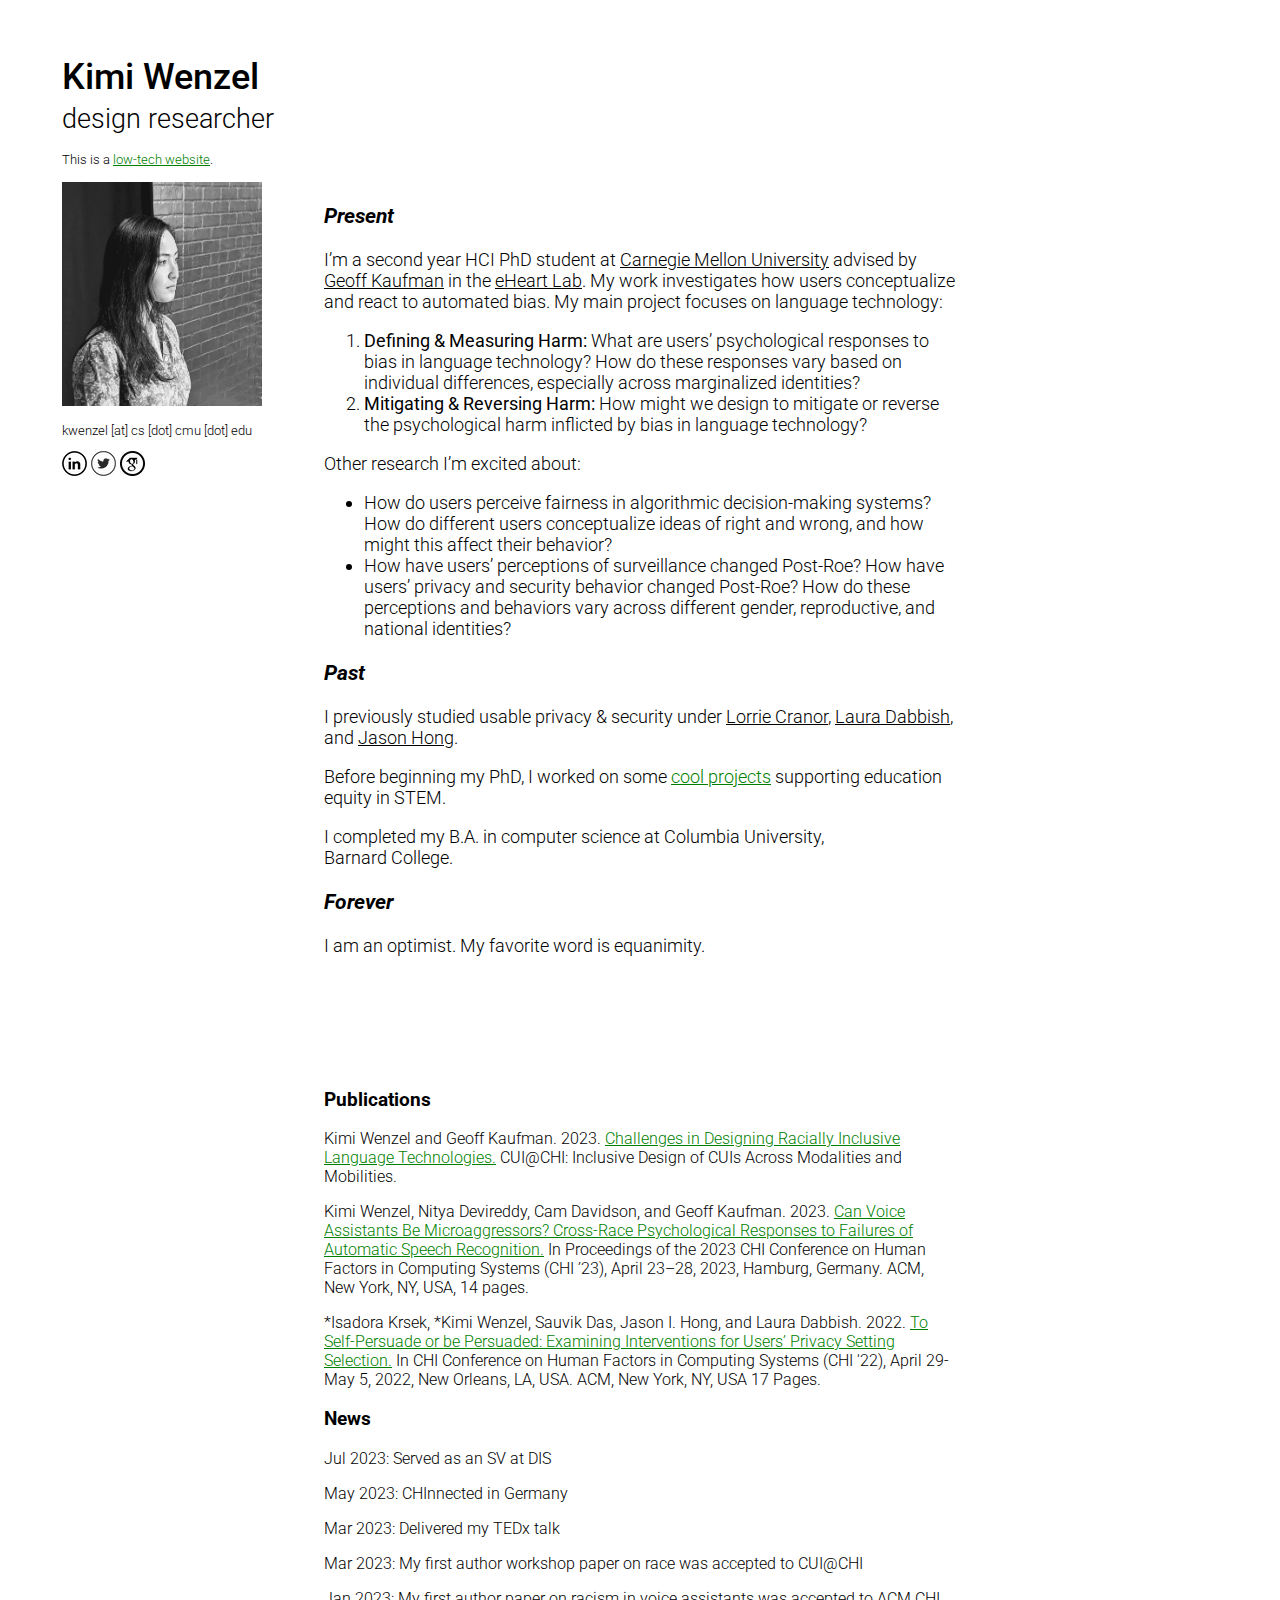
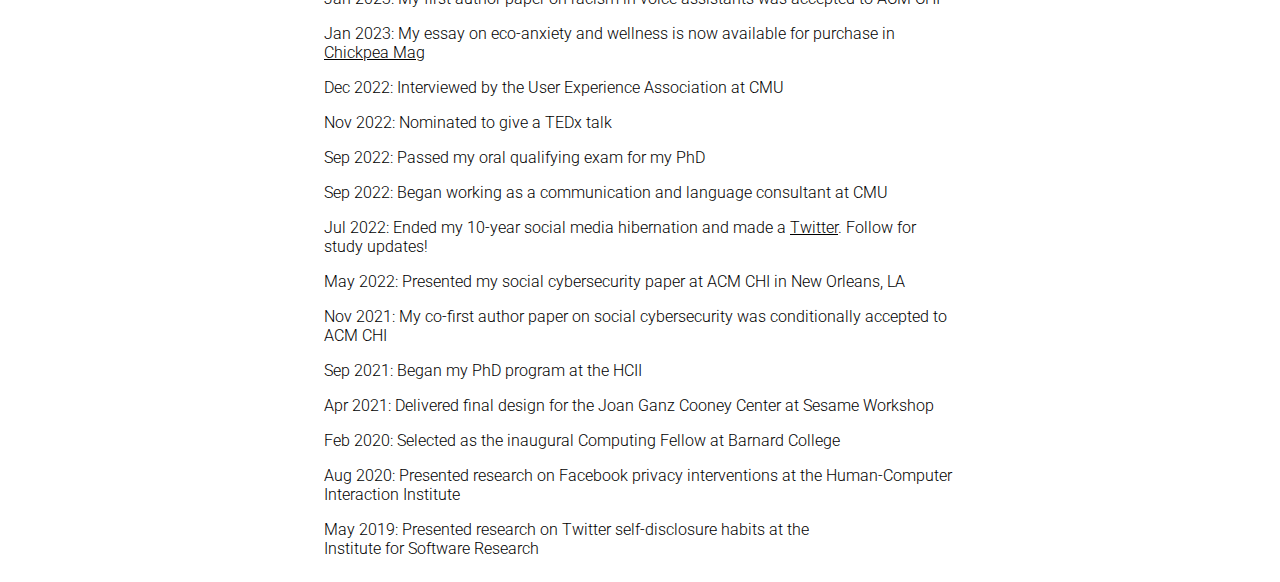
==== index.html @ ae2b27ff "Conference update" ====
<!DOCTYPE html>
<html>

<head>
    <title>Kimi Wenzel</title>
    <link rel="stylesheet" href="./mystyle.css">
    <link rel="preconnect" href="https://fonts.googleapis.com">
    <link rel="preconnect" href="https://fonts.gstatic.com" crossorigin>
    <link href="https://fonts.googleapis.com/css2?family=Roboto:ital,wght@0,300;0,500;1,400&display=swap" rel="stylesheet">

<body class="wrapper">
    <div class="item-a">
        <h1>Kimi Wenzel</h1>
        <h2>design researcher</h2>
        <p class="connect">This is a <a href="https://solar.lowtechmagazine.com/2018/09/how-to-build-a-lowtech-website/" target="_blank" rel="noopener noreferrer">low-tech website</a>.</p>

    </div>
    <div class="item-b">
        <img src="./icons/portrait.jpg" alt="A black and white photograph of Kimi gazing three-quarters away from the camera." style="width:200px">
        <p class="connect">kwenzel [at] cs [dot] cmu [dot] edu</p>
        <a href="https://www.linkedin.com/in/kimiwenzel/" target="_blank" rel="noopener noreferrer"><img src="./icons/linkedin.png" alt="LinkedIn"></a>
        <a href="https://twitter.com/kimiwenzel" target="_blank" rel="noopener noreferrer"><img src="./icons/twitter.png" alt="Twitter"></a>
        <a href="https://scholar.google.com/citations?user=z-9xGHgAAAAJ&hl=en" target="_blank" rel="noopener noreferrer"><img src="./icons/scholar.png" alt="Google Scholar"></a>
        
    </div>
    <div class="item-c">
        <div>
            <h3 class="time">Present</h3>
            <p>I’m a second year HCI PhD student at <a href="https://www.hcii.cmu.edu/" target="blank" class=names>Carnegie Mellon University</a> advised by <a href="https://www.hcii.cmu.edu/people/geoff-kaufman" target="_blank" class=names>Geoff Kaufman</a> in the <a href="https://cmu-eheart-lab.github.io/" target="blank" class=names>eHeart Lab</a>. My work investigates how users conceptualize and react to automated bias. My main project focuses on language technology:</p>
            <ol>
                <li><b>Defining & Measuring Harm:</b> What are users’ psychological responses to bias in language technology? How do these responses vary based on individual differences, especially across marginalized identities?</li>
                <li><b>Mitigating & Reversing Harm:</b> How might we design to mitigate or reverse the psychological harm inflicted by bias in language technology?
                </li>
            </ol>
            <p>Other research I’m excited about:</p>
            <ul>
                <li>How do users perceive fairness in algorithmic decision-making systems? How do different users conceptualize ideas of right and wrong, and how might this affect their behavior?</li>
                <li>How have users’ perceptions of surveillance changed Post-Roe? How have users’ privacy and security behavior changed Post-Roe? How do these perceptions and behaviors vary across different gender, reproductive, and national identities?</li>
            </ul>
            
            <h3 class="time">Past</h3> 
            <p>I previously studied usable privacy & security under <a href="https://lorrie.cranor.org/" target="_blank" class=names>Lorrie Cranor</a>, <a href="http://www.lauradabbish.com/" target="blank" class=names>Laura Dabbish</a>, and <a href="http://www.cs.cmu.edu/~jasonh/" target="blank" class=names>Jason&nbsp;Hong</a>.</p>
                <p>Before beginning my PhD, I worked on some <a href="./projects.html">cool projects</a> supporting education equity in STEM.</p>
                <p>I completed my B.A. in computer science at Columbia University, Barnard&nbsp;College.</p>
            <h3 class="time">Forever</h3>
            <p>I am an optimist. My favorite word is equanimity.</p>
        </div>
        <div class="medium">
            <h3>Publications</h3>
            <p>Kimi Wenzel and Geoff Kaufman. 2023. <a href="https://arxiv.org/pdf/2303.13546.pdf" target="_blank">Challenges in Designing Racially Inclusive Language Technologies.</a> CUI@CHI: Inclusive Design of CUIs Across Modalities and Mobilities.</p>
            <p>Kimi Wenzel, Nitya Devireddy, Cam Davidson, and Geoff Kaufman. 2023. <a href="https://arxiv.org/pdf/2302.12326.pdf" target="_blank">Can Voice Assistants Be Microaggressors? Cross-Race Psychological Responses to Failures of Automatic Speech Recognition.</a> In Proceedings of the 2023 CHI Conference on Human Factors in Computing Systems (CHI ’23), April 23–28, 2023, Hamburg, Germany. ACM, New York, NY, USA, 14 pages.</p>
            <p>*Isadora Krsek, *Kimi Wenzel, Sauvik Das, Jason I. Hong, and Laura Dabbish. 2022. <a href="https://doi.org/10.1145/3491102.3502009" target="_blank">To Self-Persuade or be Persuaded: Examining Interventions for Users’ Privacy Setting Selection.</a> In CHI Conference on Human Factors in Computing Systems (CHI '22), April 29-May 5, 2022, New Orleans, LA, USA. ACM, New York, NY, USA 17 Pages.</p>
            <h3>News</h3>
            <div>
                <p>Jul 2023: Served as an SV at DIS</p>
                <p>May 2023: CHInnected in Germany</p>
                <p>Mar 2023: Delivered my TEDx talk</p>
                <p>Mar 2023: My first author workshop paper on race was accepted to CUI@CHI</p>
                <p>Jan 2023: My first author paper on racism in voice assistants was accepted to ACM CHI</p>
                <p>Jan 2023: My essay on eco-anxiety and wellness is now available for purchase in <a href="https://chickpeamagazine.com/collections/issues/products/issue-36-sustainability" target="_blank" class=names>Chickpea Mag</a></p>
                <p>Dec 2022: Interviewed by the User Experience Association at CMU</p>
                <p>Nov 2022: Nominated to give a TEDx talk</p>
                <p>Sep 2022: Passed my oral qualifying exam for my PhD</p>
                <p>Sep 2022: Began working as a communication and language consultant at CMU</p>
                <p>Jul 2022: Ended my 10-year social media hibernation and made a <a href="https://twitter.com/kimiwenzel" target="_blank" class=names>Twitter</a>. Follow for study updates!</p>
                <p>May 2022: Presented my social cybersecurity paper at ACM CHI in New Orleans, LA</p>
                <p>Nov 2021: My co-first author paper on social cybersecurity was conditionally accepted to ACM&nbsp;CHI</p>
                <p>Sep 2021: Began my PhD program at the HCII</p>
                <p>Apr 2021: Delivered final design for the Joan Ganz Cooney Center at Sesame&nbsp;Workshop</p>
                <p>Feb 2020: Selected as the inaugural Computing Fellow at Barnard&nbsp;College</p>
                <p>Aug 2020: Presented research on Facebook privacy interventions at the Human-Computer Interaction&nbsp;Institute</p>
                <p>May 2019: Presented research on Twitter self-disclosure habits at the Institute&nbsp;for&nbsp;Software&nbsp;Research</p>
            </div>
        </div>
    </div>
</body>

</html>
---- mystyle.css ----
@media screen and (max-width: 400px) { 
    .wrapper{
        grid-template-columns: 1fr;
        grid-template-rows: 1fr;
    }
    .item-a, .item-b, .item-c{
        grid-column:auto;
        grid-row:auto;
    }
    .projects{
        grid-template-columns: 1fr;
        grid-template-rows: 1fr;
    }
}

h1 {
    font-weight: 500;
}

h2 {
    font-weight: 300;
}

h3 {
    font-weight: 00;
}

a.names{
    color:black
}

a {
    color:green
}

.wrapper{
    display: grid;
    grid-template-columns: repeat(4,1fr);
    grid-auto-rows: minmax(100px, auto);
    font-family: 'Roboto', sans-serif;
    font-weight: 300;
    font-size: large;
}

.item-a{
    grid-column: 1 / 2;
    grid-row: 1;
    padding-left: 3em;
    padding-top: 2em;
    line-height: 1em
}

.item-b{
    grid-column: 1/2;
    grid-row: 2;
    padding-left: 3em;
    padding-right: 2em;
}

.item-c{
    grid-column: 2 / 4;
    grid-row: 2;
}

h3.time {
    font-style: italic;
}

.connect{
    font-size:small;
}

.medium{
    padding-top: 6em;
    font-size:medium;
}

.projects {
    display: grid;
    grid-gap: 1em;
    grid-template-columns: 1fr 2fr 1fr 2fr 1fr ;
    grid-auto-rows: minmax(100px, auto);
    font-family: 'Roboto', sans-serif;
    font-weight: 200;
}

.projects > div {
    padding: 1em;
    grid-column: 2/3
}

.projects > div:nth-child(even) {
    padding: 1em;
    grid-column: 4/5
}

.item-d{
    grid-column: 2 / 3;
}

#home {
    background: lavenderblush;
    color: gray;
    font-style:italic;
    border-radius: 2em;
    text-align: center;
    padding: 3em;
}
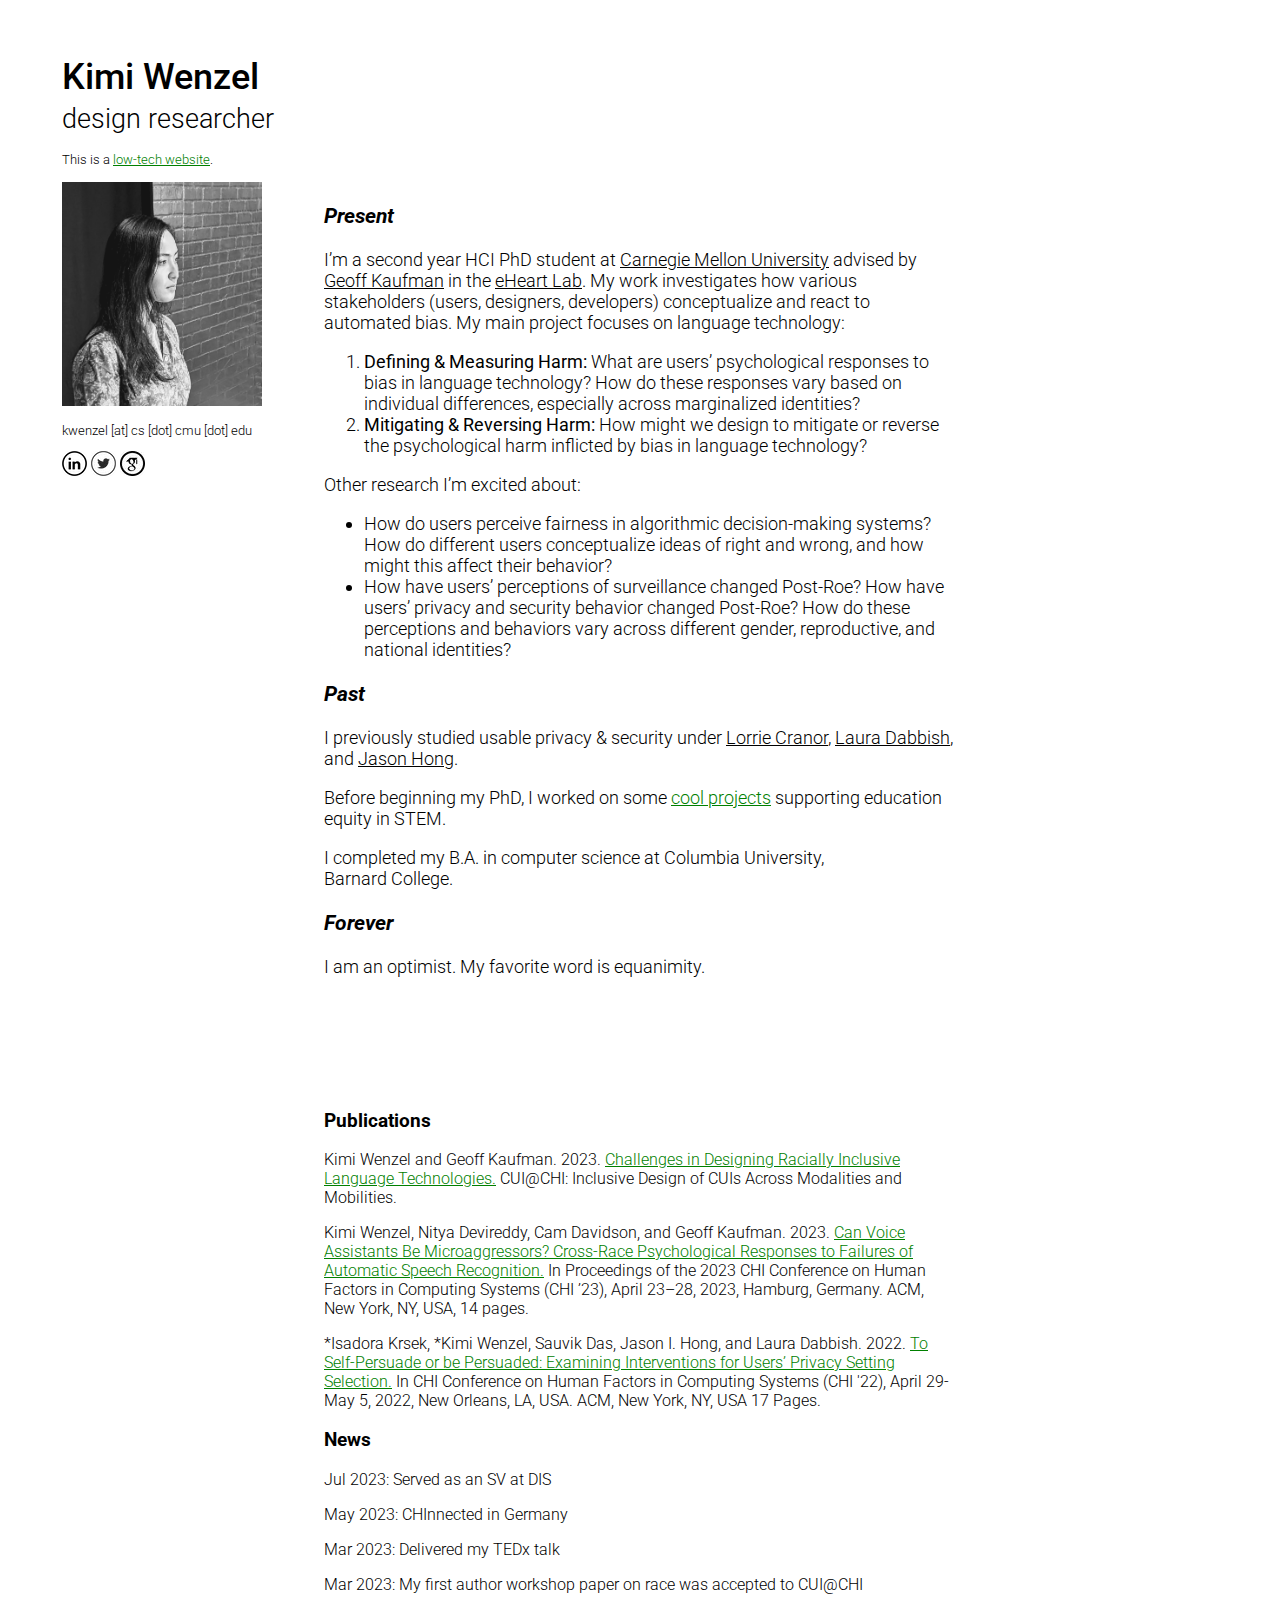
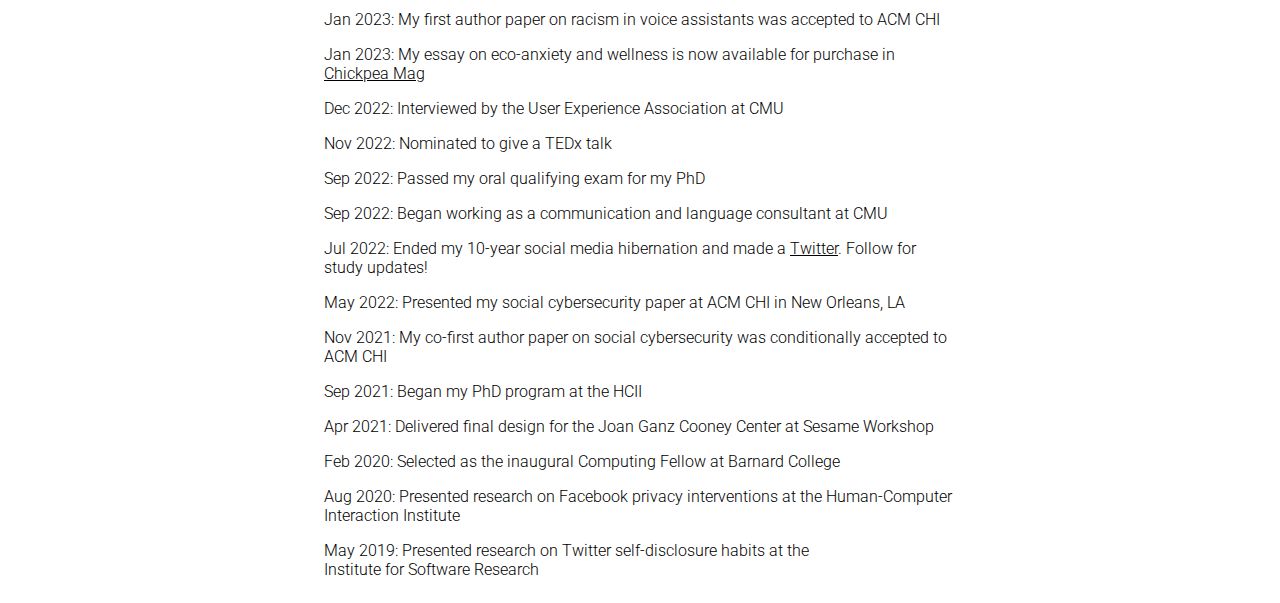
==== commit 0f42edc3: "Update index.html" ====
--- a/index.html
+++ b/index.html
@@ -26,7 +26,7 @@
     <div class="item-c">
         <div>
             <h3 class="time">Present</h3>
-            <p>I’m a second year HCI PhD student at <a href="https://www.hcii.cmu.edu/" target="blank" class=names>Carnegie Mellon University</a> advised by <a href="https://www.hcii.cmu.edu/people/geoff-kaufman" target="_blank" class=names>Geoff Kaufman</a> in the <a href="https://cmu-eheart-lab.github.io/" target="blank" class=names>eHeart Lab</a>. My work investigates how users conceptualize and react to automated bias. My main project focuses on language technology:</p>
+            <p>I’m a second year HCI PhD student at <a href="https://www.hcii.cmu.edu/" target="blank" class=names>Carnegie Mellon University</a> advised by <a href="https://www.hcii.cmu.edu/people/geoff-kaufman" target="_blank" class=names>Geoff Kaufman</a> in the <a href="https://cmu-eheart-lab.github.io/" target="blank" class=names>eHeart Lab</a>. My work investigates how various stakeholders (users, designers, developers) conceptualize and react to automated bias. My main project focuses on language technology:</p>
             <ol>
                 <li><b>Defining & Measuring Harm:</b> What are users’ psychological responses to bias in language technology? How do these responses vary based on individual differences, especially across marginalized identities?</li>
                 <li><b>Mitigating & Reversing Harm:</b> How might we design to mitigate or reverse the psychological harm inflicted by bias in language technology?
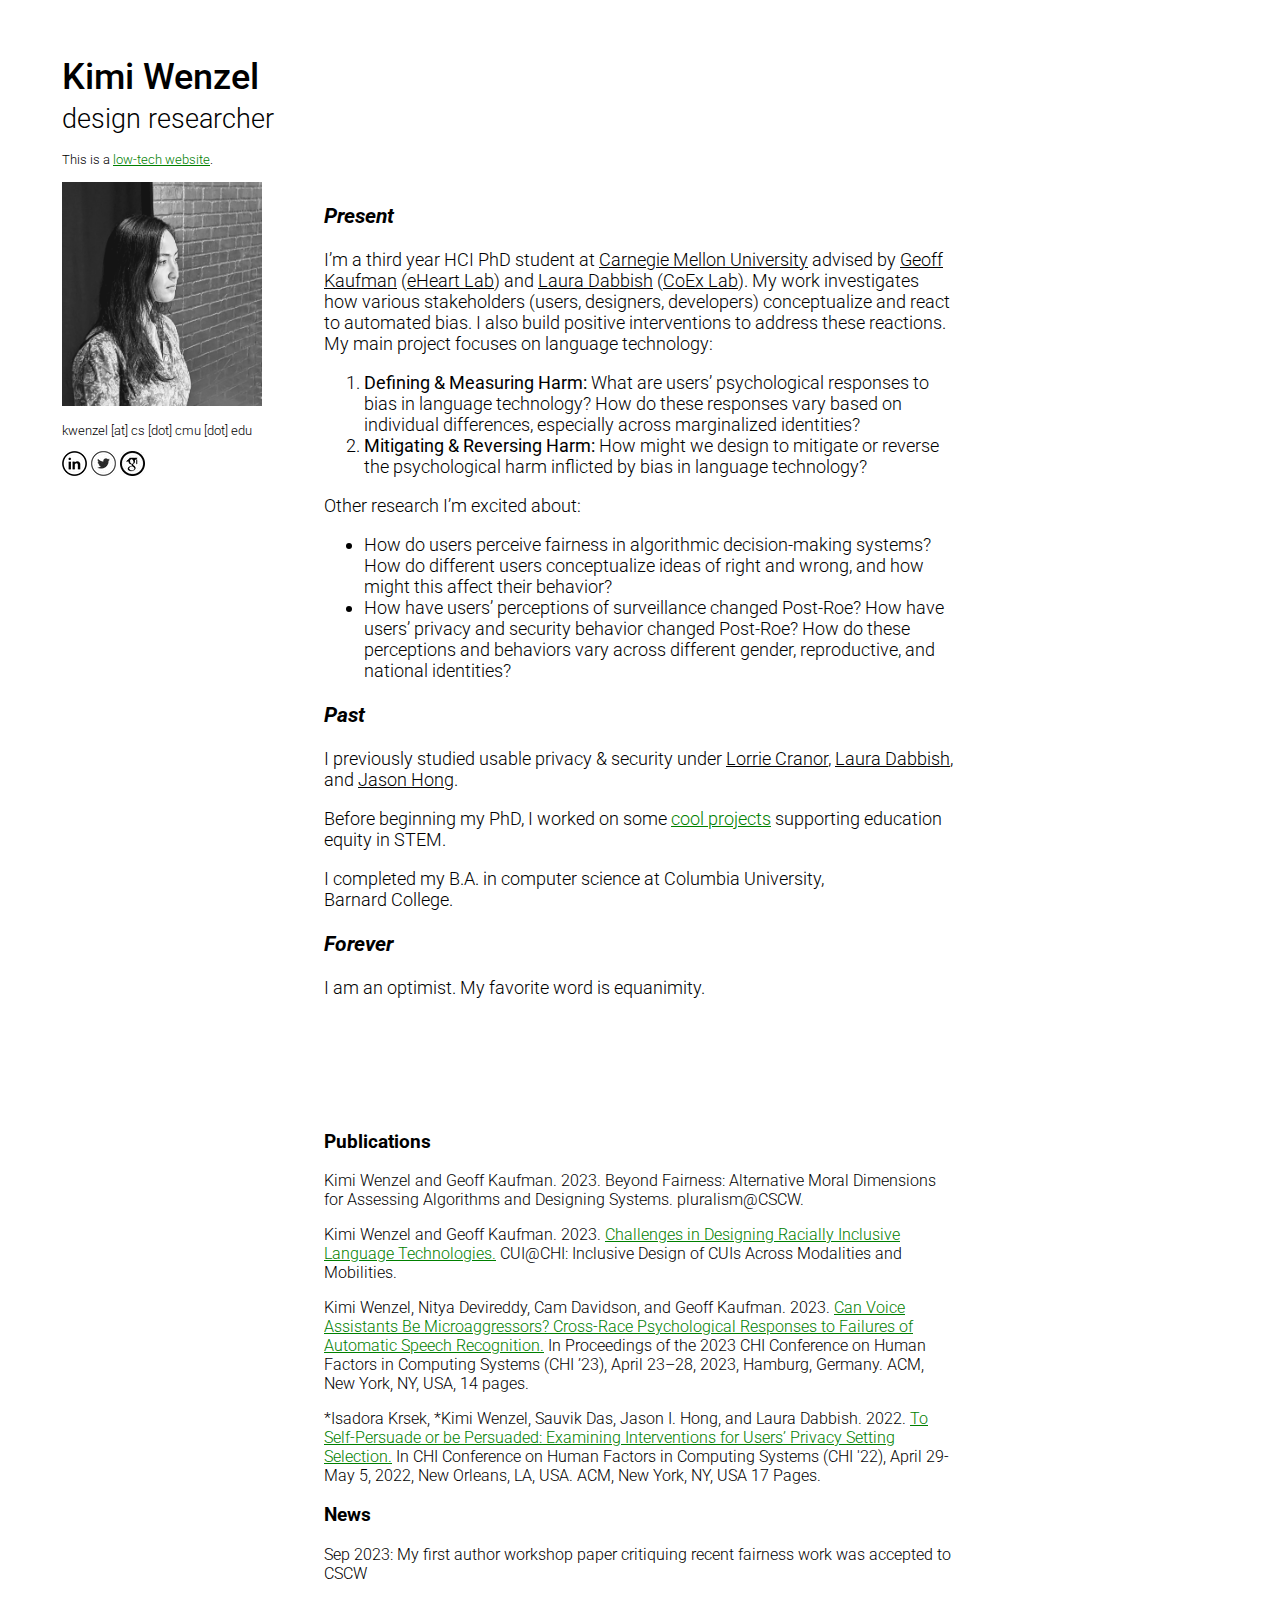
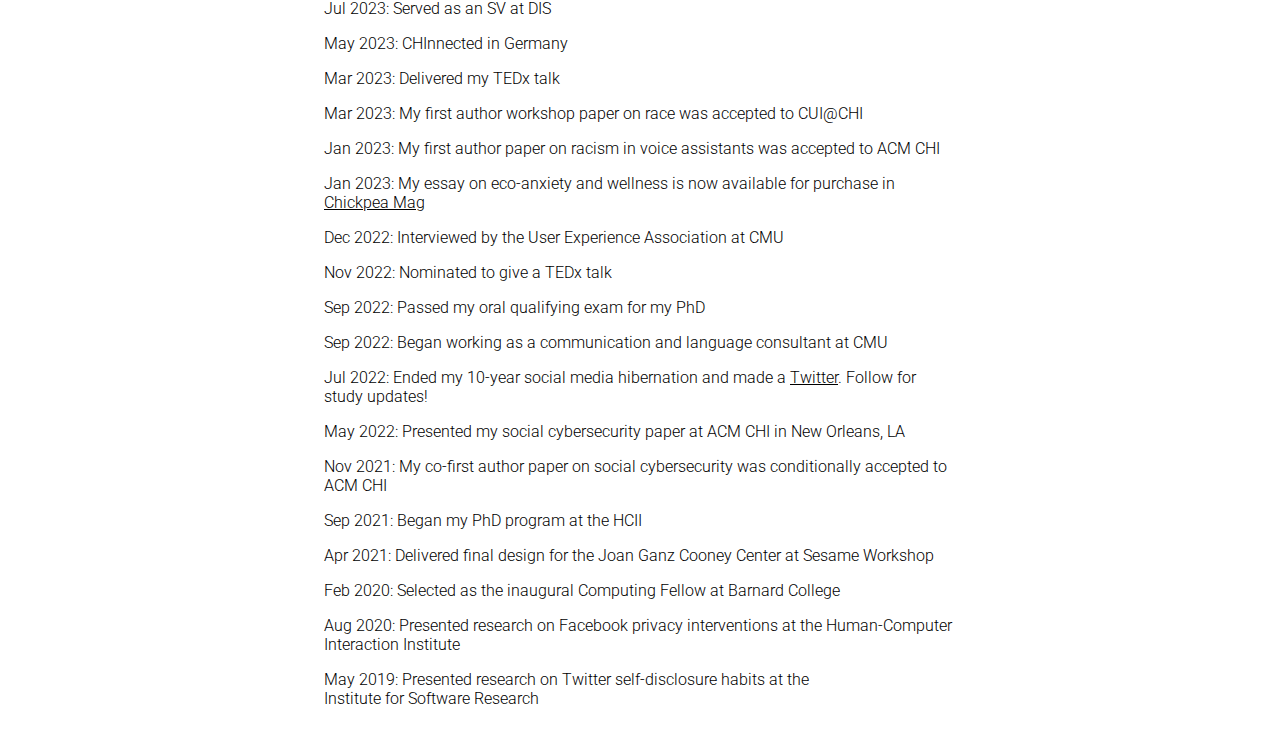
==== commit 93877b8d: "Update index.html" ====
--- a/index.html
+++ b/index.html
@@ -26,7 +26,7 @@
     <div class="item-c">
         <div>
             <h3 class="time">Present</h3>
-            <p>I’m a second year HCI PhD student at <a href="https://www.hcii.cmu.edu/" target="blank" class=names>Carnegie Mellon University</a> advised by <a href="https://www.hcii.cmu.edu/people/geoff-kaufman" target="_blank" class=names>Geoff Kaufman</a> in the <a href="https://cmu-eheart-lab.github.io/" target="blank" class=names>eHeart Lab</a>. My work investigates how various stakeholders (users, designers, developers) conceptualize and react to automated bias. My main project focuses on language technology:</p>
+            <p>I’m a third year HCI PhD student at <a href="https://www.hcii.cmu.edu/" target="blank" class=names>Carnegie Mellon University</a> advised by <a href="https://www.hcii.cmu.edu/people/geoff-kaufman" target="_blank" class=names>Geoff Kaufman</a> (<a href="https://cmu-eheart-lab.github.io/" target="blank" class=names>eHeart Lab</a>) and <a href="http://www.lauradabbish.com/" target="_blank" class=names>Laura Dabbish</a> (<a href="http://coexlab.com/" target="blank" class=names>CoEx Lab</a>). My work investigates how various stakeholders (users, designers, developers) conceptualize and react to automated bias. I also build positive interventions to address these reactions. My main project focuses on language technology:</p>
             <ol>
                 <li><b>Defining & Measuring Harm:</b> What are users’ psychological responses to bias in language technology? How do these responses vary based on individual differences, especially across marginalized identities?</li>
                 <li><b>Mitigating & Reversing Harm:</b> How might we design to mitigate or reverse the psychological harm inflicted by bias in language technology?
@@ -47,11 +47,13 @@
         </div>
         <div class="medium">
             <h3>Publications</h3>
+            <p>Kimi Wenzel and Geoff Kaufman. 2023. Beyond Fairness: Alternative Moral Dimensions for Assessing Algorithms and Designing Systems. pluralism@CSCW.</p>
             <p>Kimi Wenzel and Geoff Kaufman. 2023. <a href="https://arxiv.org/pdf/2303.13546.pdf" target="_blank">Challenges in Designing Racially Inclusive Language Technologies.</a> CUI@CHI: Inclusive Design of CUIs Across Modalities and Mobilities.</p>
             <p>Kimi Wenzel, Nitya Devireddy, Cam Davidson, and Geoff Kaufman. 2023. <a href="https://arxiv.org/pdf/2302.12326.pdf" target="_blank">Can Voice Assistants Be Microaggressors? Cross-Race Psychological Responses to Failures of Automatic Speech Recognition.</a> In Proceedings of the 2023 CHI Conference on Human Factors in Computing Systems (CHI ’23), April 23–28, 2023, Hamburg, Germany. ACM, New York, NY, USA, 14 pages.</p>
             <p>*Isadora Krsek, *Kimi Wenzel, Sauvik Das, Jason I. Hong, and Laura Dabbish. 2022. <a href="https://doi.org/10.1145/3491102.3502009" target="_blank">To Self-Persuade or be Persuaded: Examining Interventions for Users’ Privacy Setting Selection.</a> In CHI Conference on Human Factors in Computing Systems (CHI '22), April 29-May 5, 2022, New Orleans, LA, USA. ACM, New York, NY, USA 17 Pages.</p>
             <h3>News</h3>
             <div>
+                <p>Sep 2023: My first author workshop paper critiquing recent fairness work was accepted to CSCW</p>
                 <p>Jul 2023: Served as an SV at DIS</p>
                 <p>May 2023: CHInnected in Germany</p>
                 <p>Mar 2023: Delivered my TEDx talk</p>
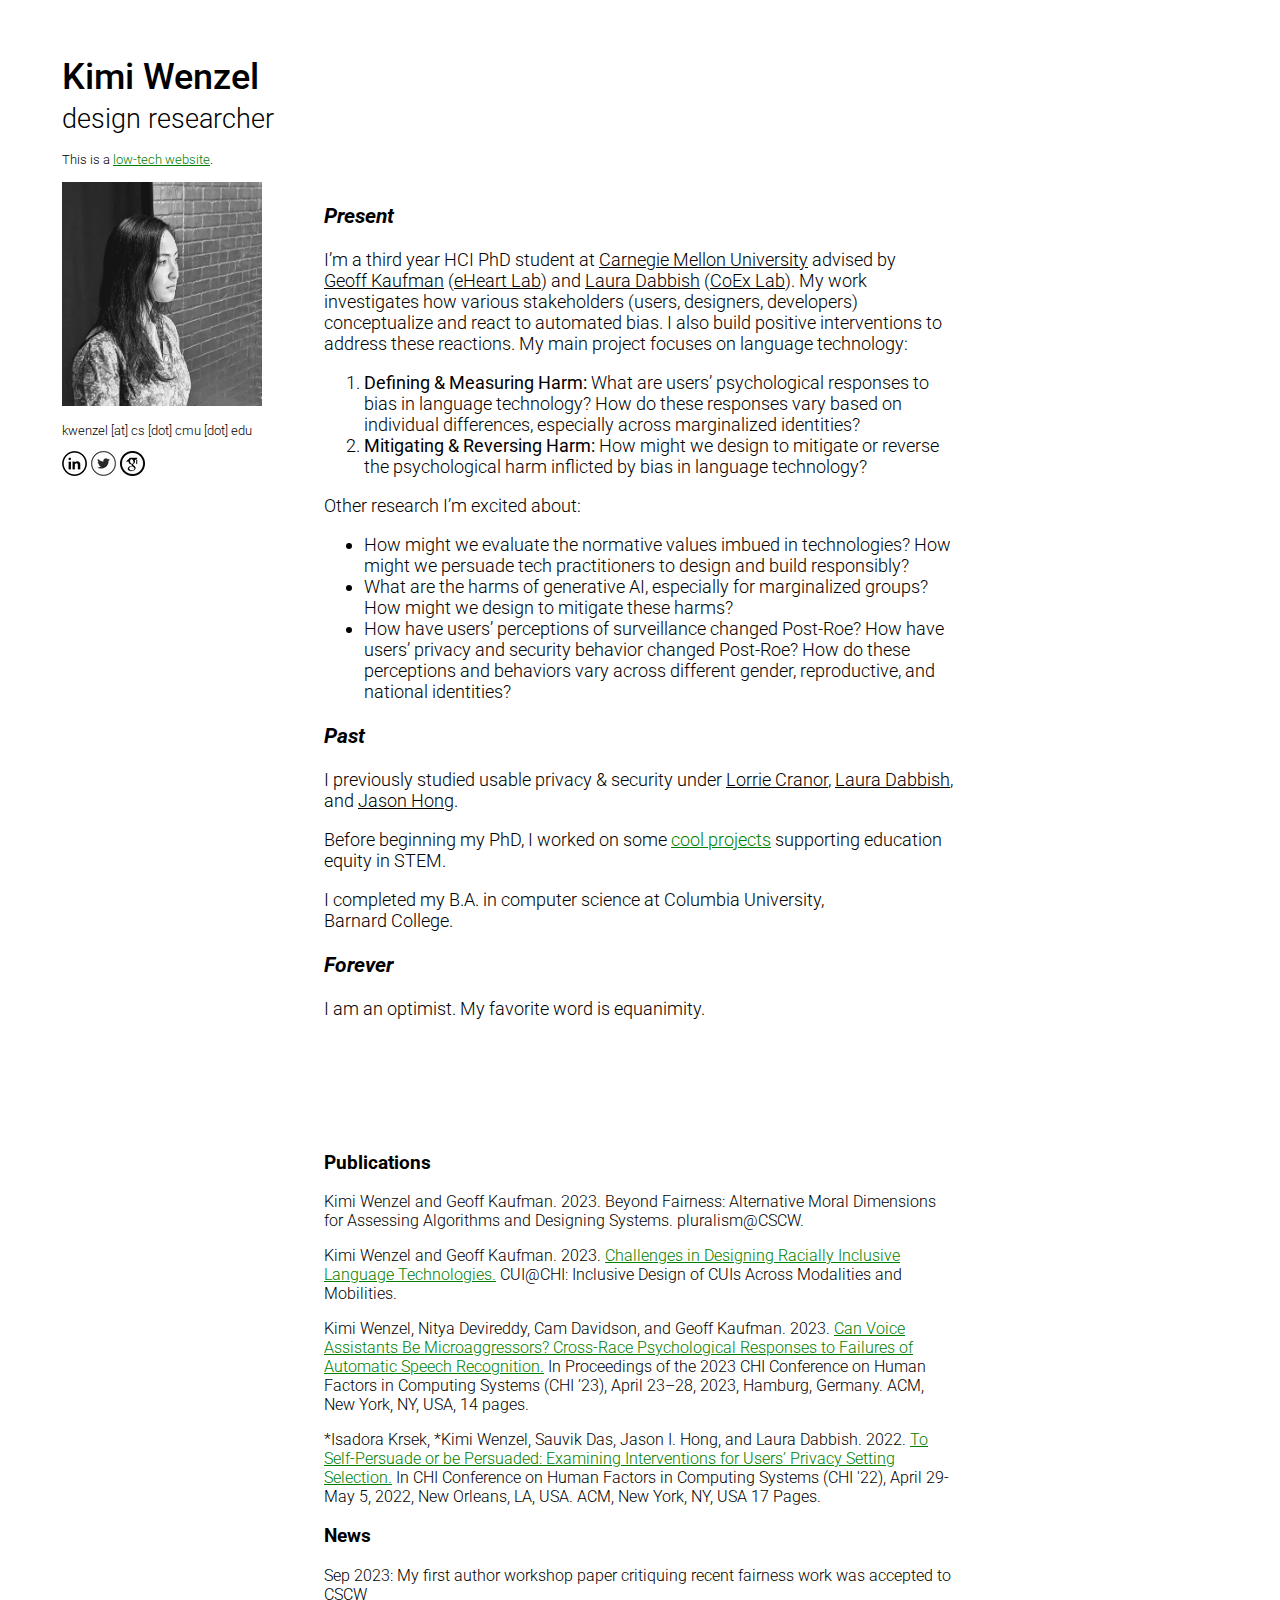
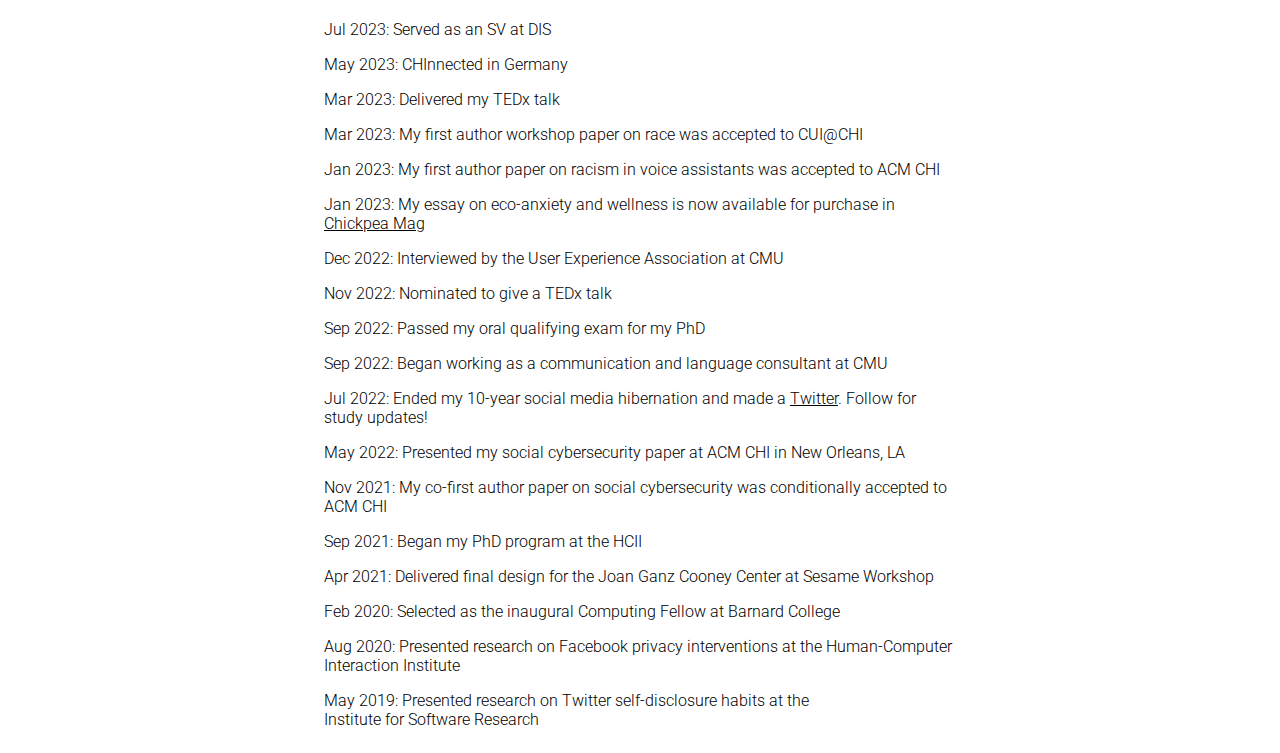
==== commit 5950367e: "Update index.html" ====
--- a/index.html
+++ b/index.html
@@ -26,7 +26,7 @@
     <div class="item-c">
         <div>
             <h3 class="time">Present</h3>
-            <p>I’m a third year HCI PhD student at <a href="https://www.hcii.cmu.edu/" target="blank" class=names>Carnegie Mellon University</a> advised by <a href="https://www.hcii.cmu.edu/people/geoff-kaufman" target="_blank" class=names>Geoff Kaufman</a> (<a href="https://cmu-eheart-lab.github.io/" target="blank" class=names>eHeart Lab</a>) and <a href="http://www.lauradabbish.com/" target="_blank" class=names>Laura Dabbish</a> (<a href="http://coexlab.com/" target="blank" class=names>CoEx Lab</a>). My work investigates how various stakeholders (users, designers, developers) conceptualize and react to automated bias. I also build positive interventions to address these reactions. My main project focuses on language technology:</p>
+            <p>I’m a third year HCI PhD student at <a href="https://www.hcii.cmu.edu/" target="blank" class=names>Carnegie Mellon University</a> advised by <a href="https://www.hcii.cmu.edu/people/geoff-kaufman" target="_blank" class=names>Geoff&nbsp;Kaufman</a> (<a href="https://cmu-eheart-lab.github.io/" target="blank" class=names>eHeart&nbsp;Lab</a>) and <a href="http://www.lauradabbish.com/" target="_blank" class=names>Laura&nbsp;Dabbish</a> (<a href="http://coexlab.com/" target="blank" class=names>CoEx&nbsp;Lab</a>). My work investigates how various stakeholders (users, designers, developers) conceptualize and react to automated bias. I also build positive interventions to address these reactions. My main project focuses on language technology:</p>
             <ol>
                 <li><b>Defining & Measuring Harm:</b> What are users’ psychological responses to bias in language technology? How do these responses vary based on individual differences, especially across marginalized identities?</li>
                 <li><b>Mitigating & Reversing Harm:</b> How might we design to mitigate or reverse the psychological harm inflicted by bias in language technology?
@@ -34,7 +34,8 @@
             </ol>
             <p>Other research I’m excited about:</p>
             <ul>
-                <li>How do users perceive fairness in algorithmic decision-making systems? How do different users conceptualize ideas of right and wrong, and how might this affect their behavior?</li>
+                <li>How might we evaluate the normative values imbued in technologies? How might we persuade tech practitioners to design and build responsibly?</li>
+                <li>What are the harms of generative AI, especially for marginalized groups? How might we design to mitigate these harms?</li>
                 <li>How have users’ perceptions of surveillance changed Post-Roe? How have users’ privacy and security behavior changed Post-Roe? How do these perceptions and behaviors vary across different gender, reproductive, and national identities?</li>
             </ul>
             
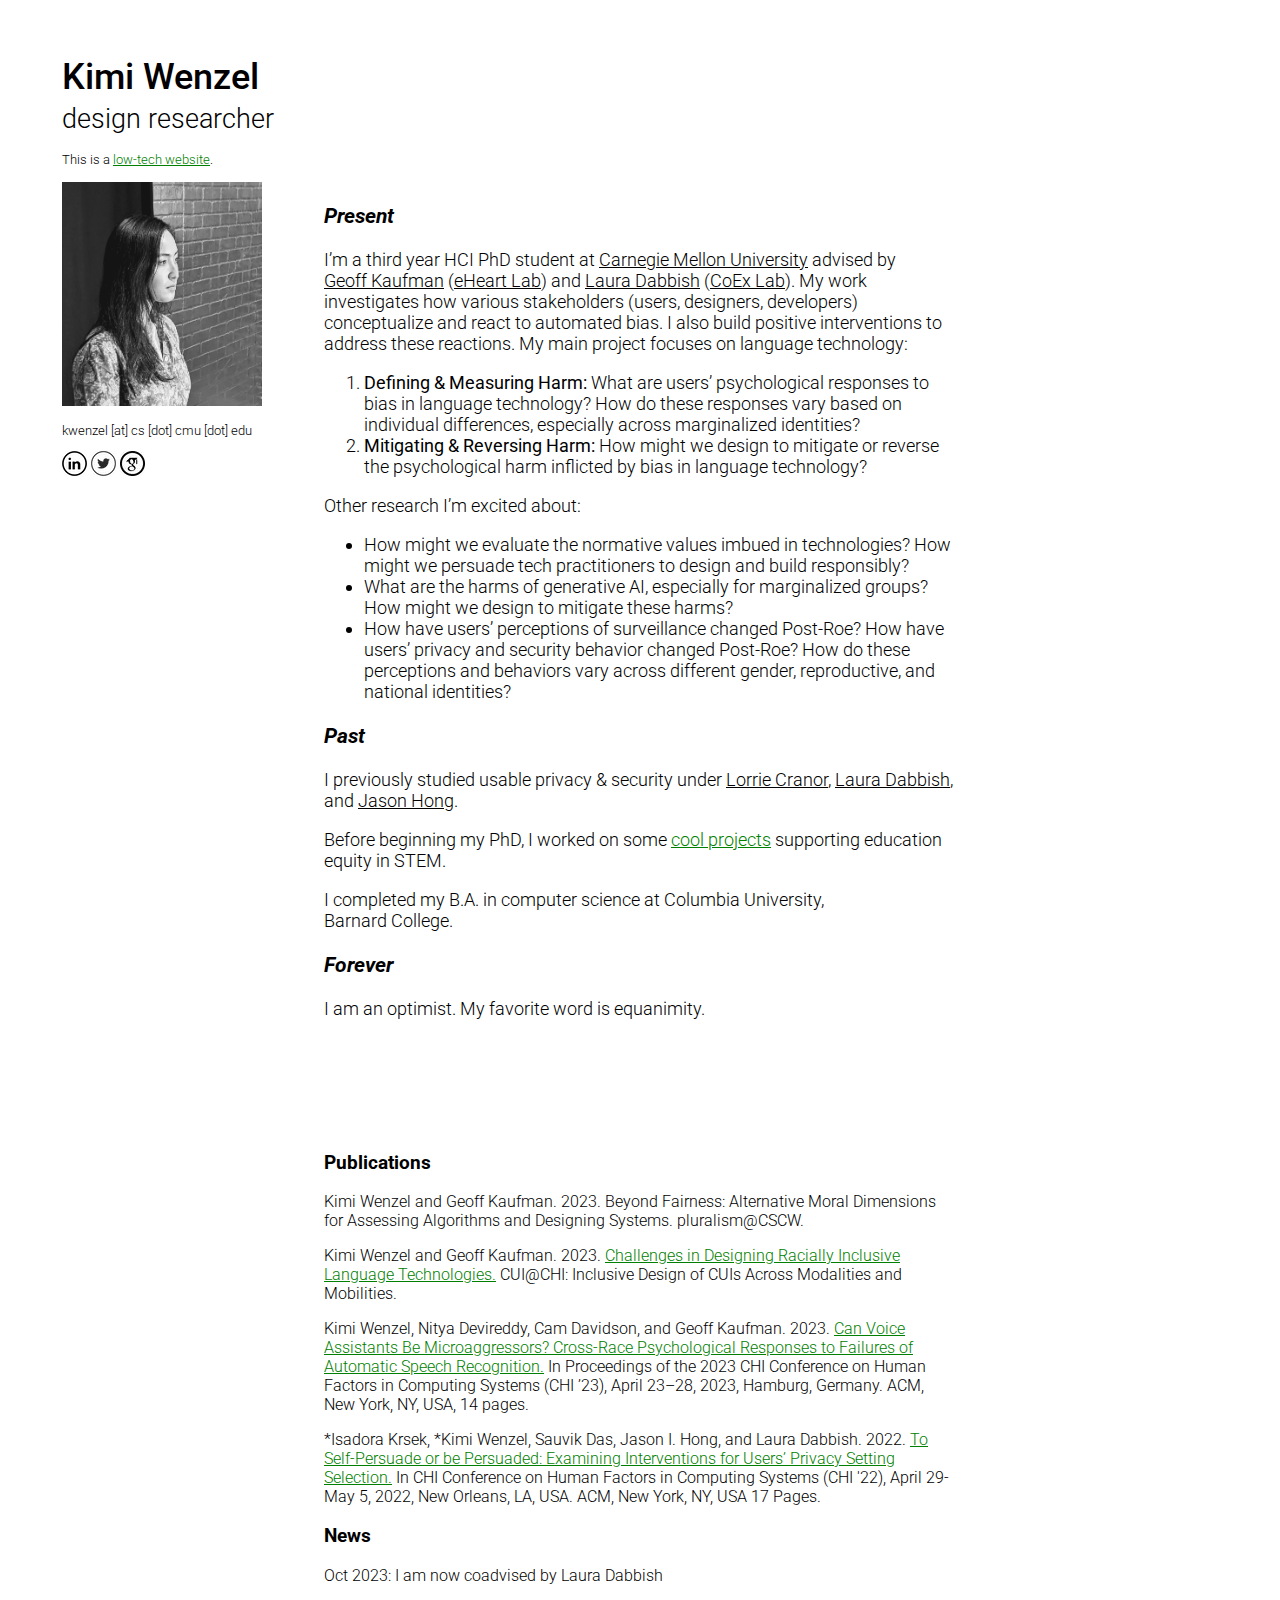
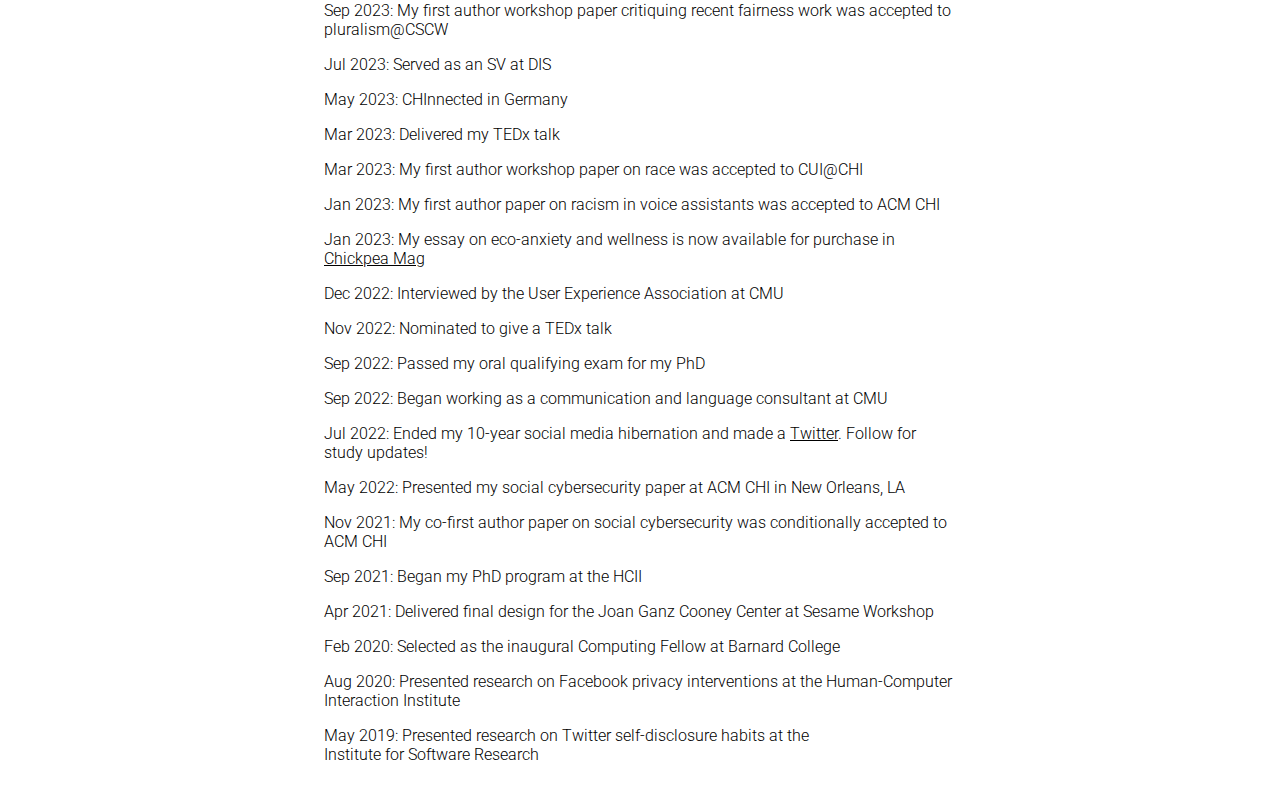
==== commit 934ce883: "Update index.html" ====
--- a/index.html
+++ b/index.html
@@ -54,7 +54,8 @@
             <p>*Isadora Krsek, *Kimi Wenzel, Sauvik Das, Jason I. Hong, and Laura Dabbish. 2022. <a href="https://doi.org/10.1145/3491102.3502009" target="_blank">To Self-Persuade or be Persuaded: Examining Interventions for Users’ Privacy Setting Selection.</a> In CHI Conference on Human Factors in Computing Systems (CHI '22), April 29-May 5, 2022, New Orleans, LA, USA. ACM, New York, NY, USA 17 Pages.</p>
             <h3>News</h3>
             <div>
-                <p>Sep 2023: My first author workshop paper critiquing recent fairness work was accepted to CSCW</p>
+                <p>Oct 2023: I am now coadvised by Laura Dabbish</p>
+                <p>Sep 2023: My first author workshop paper critiquing recent fairness work was accepted to pluralism@CSCW</p>
                 <p>Jul 2023: Served as an SV at DIS</p>
                 <p>May 2023: CHInnected in Germany</p>
                 <p>Mar 2023: Delivered my TEDx talk</p>
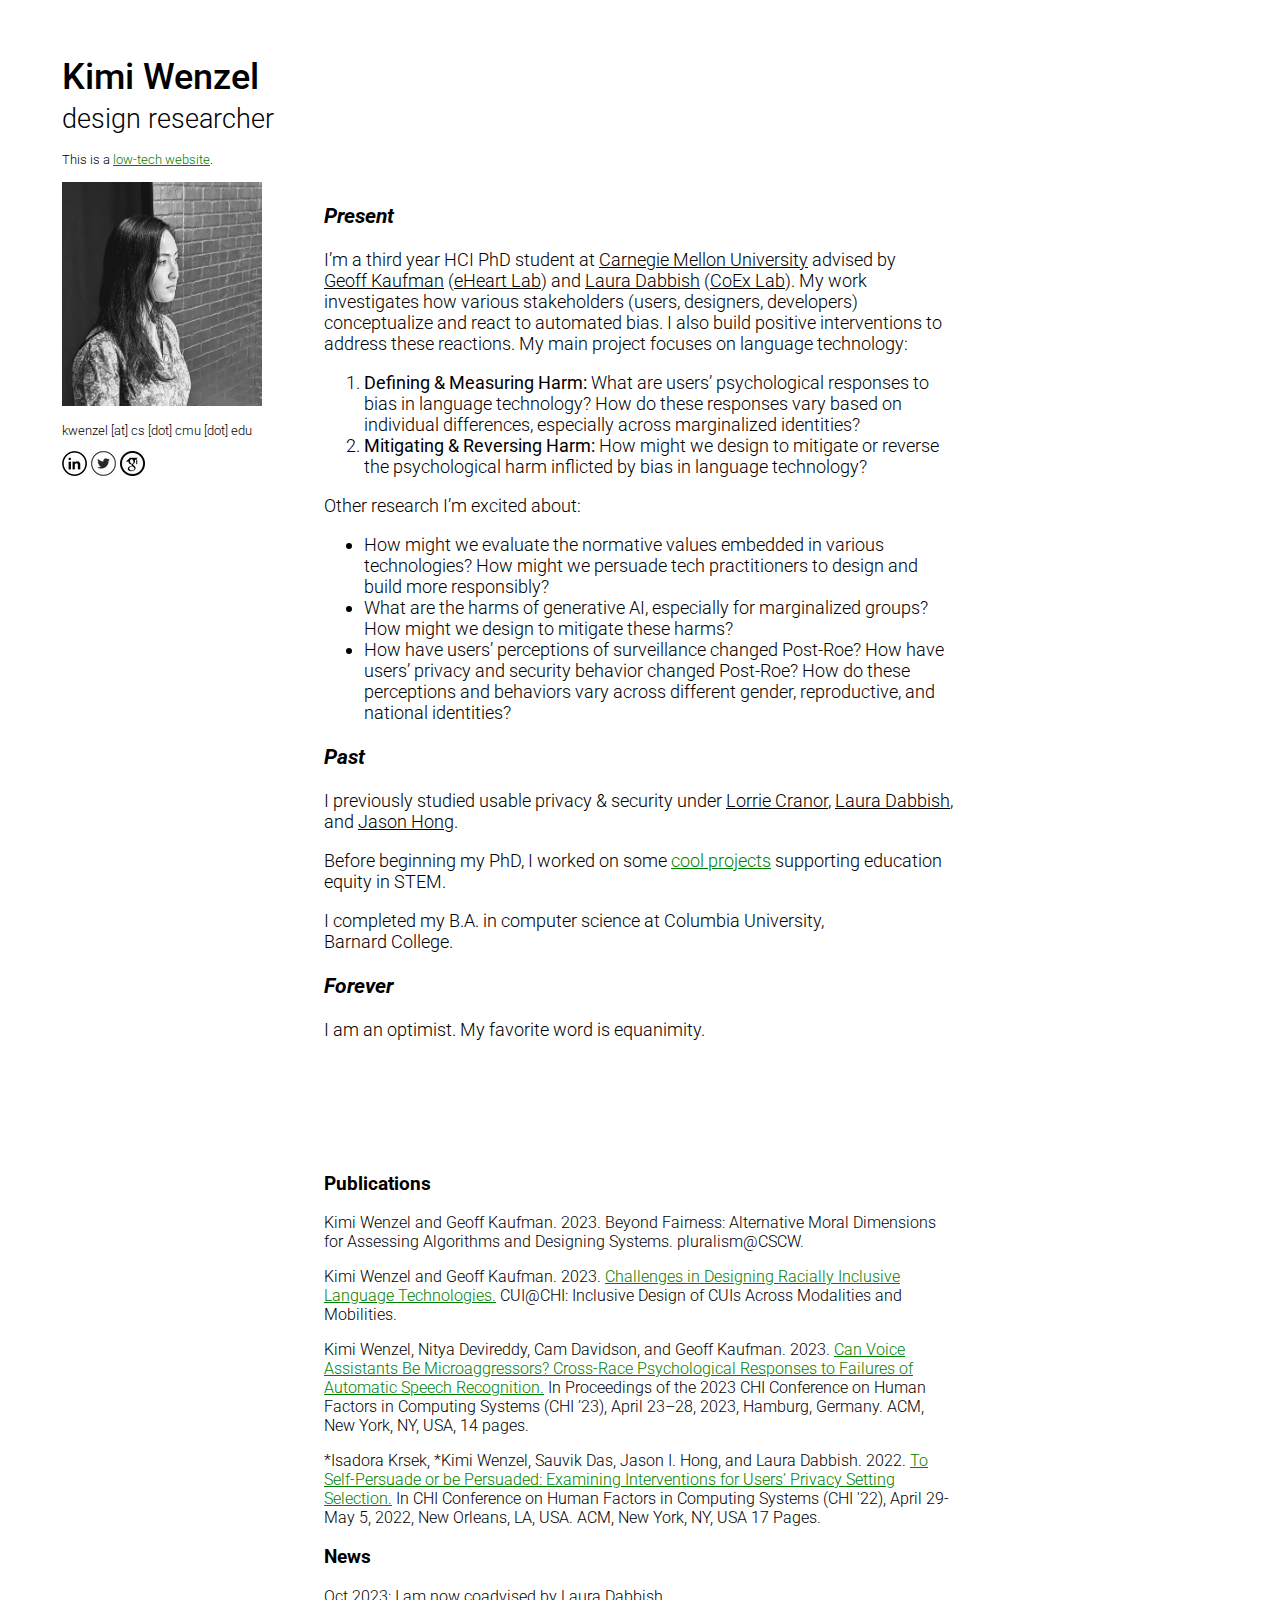
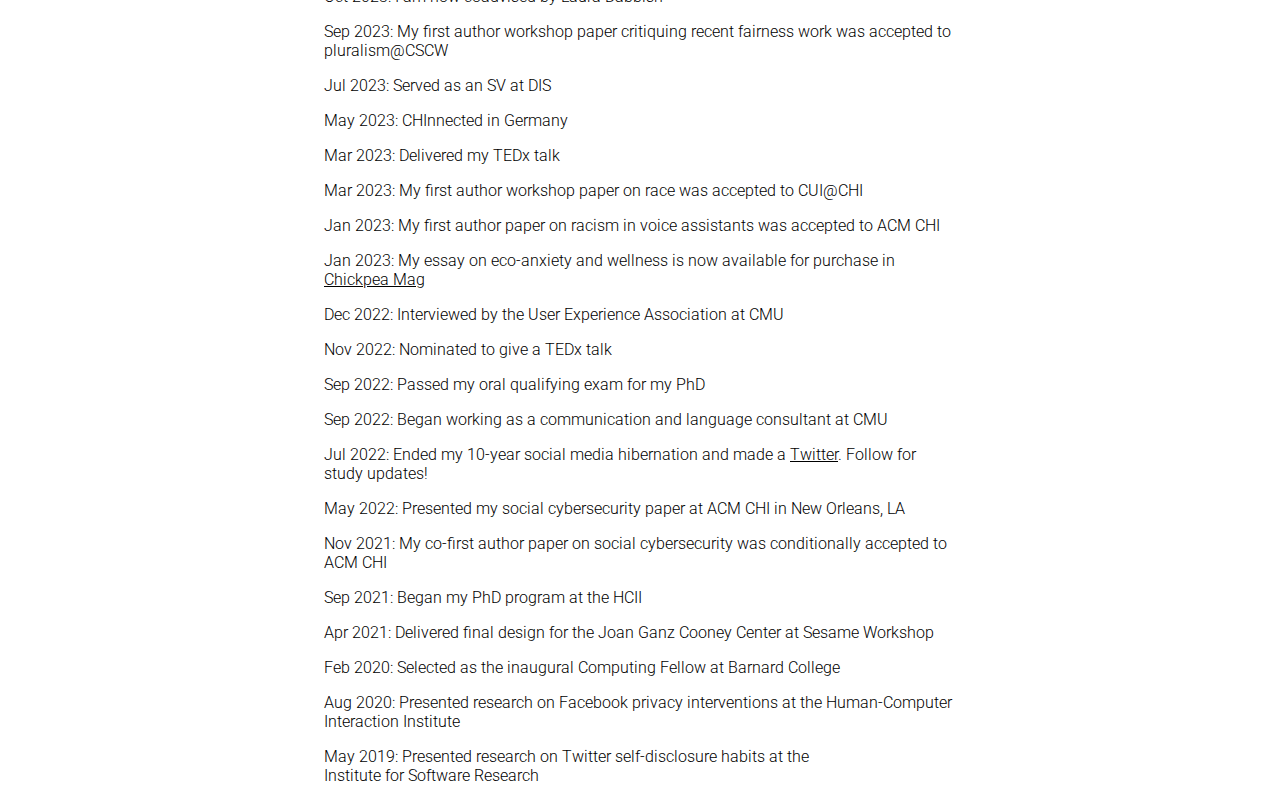
==== commit eeacf721: "Update index.html" ====
--- a/index.html
+++ b/index.html
@@ -34,7 +34,7 @@
             </ol>
             <p>Other research I’m excited about:</p>
             <ul>
-                <li>How might we evaluate the normative values imbued in technologies? How might we persuade tech practitioners to design and build responsibly?</li>
+                <li>How might we evaluate the normative values embedded in various technologies? How might we persuade tech practitioners to design and build more responsibly?</li>
                 <li>What are the harms of generative AI, especially for marginalized groups? How might we design to mitigate these harms?</li>
                 <li>How have users’ perceptions of surveillance changed Post-Roe? How have users’ privacy and security behavior changed Post-Roe? How do these perceptions and behaviors vary across different gender, reproductive, and national identities?</li>
             </ul>
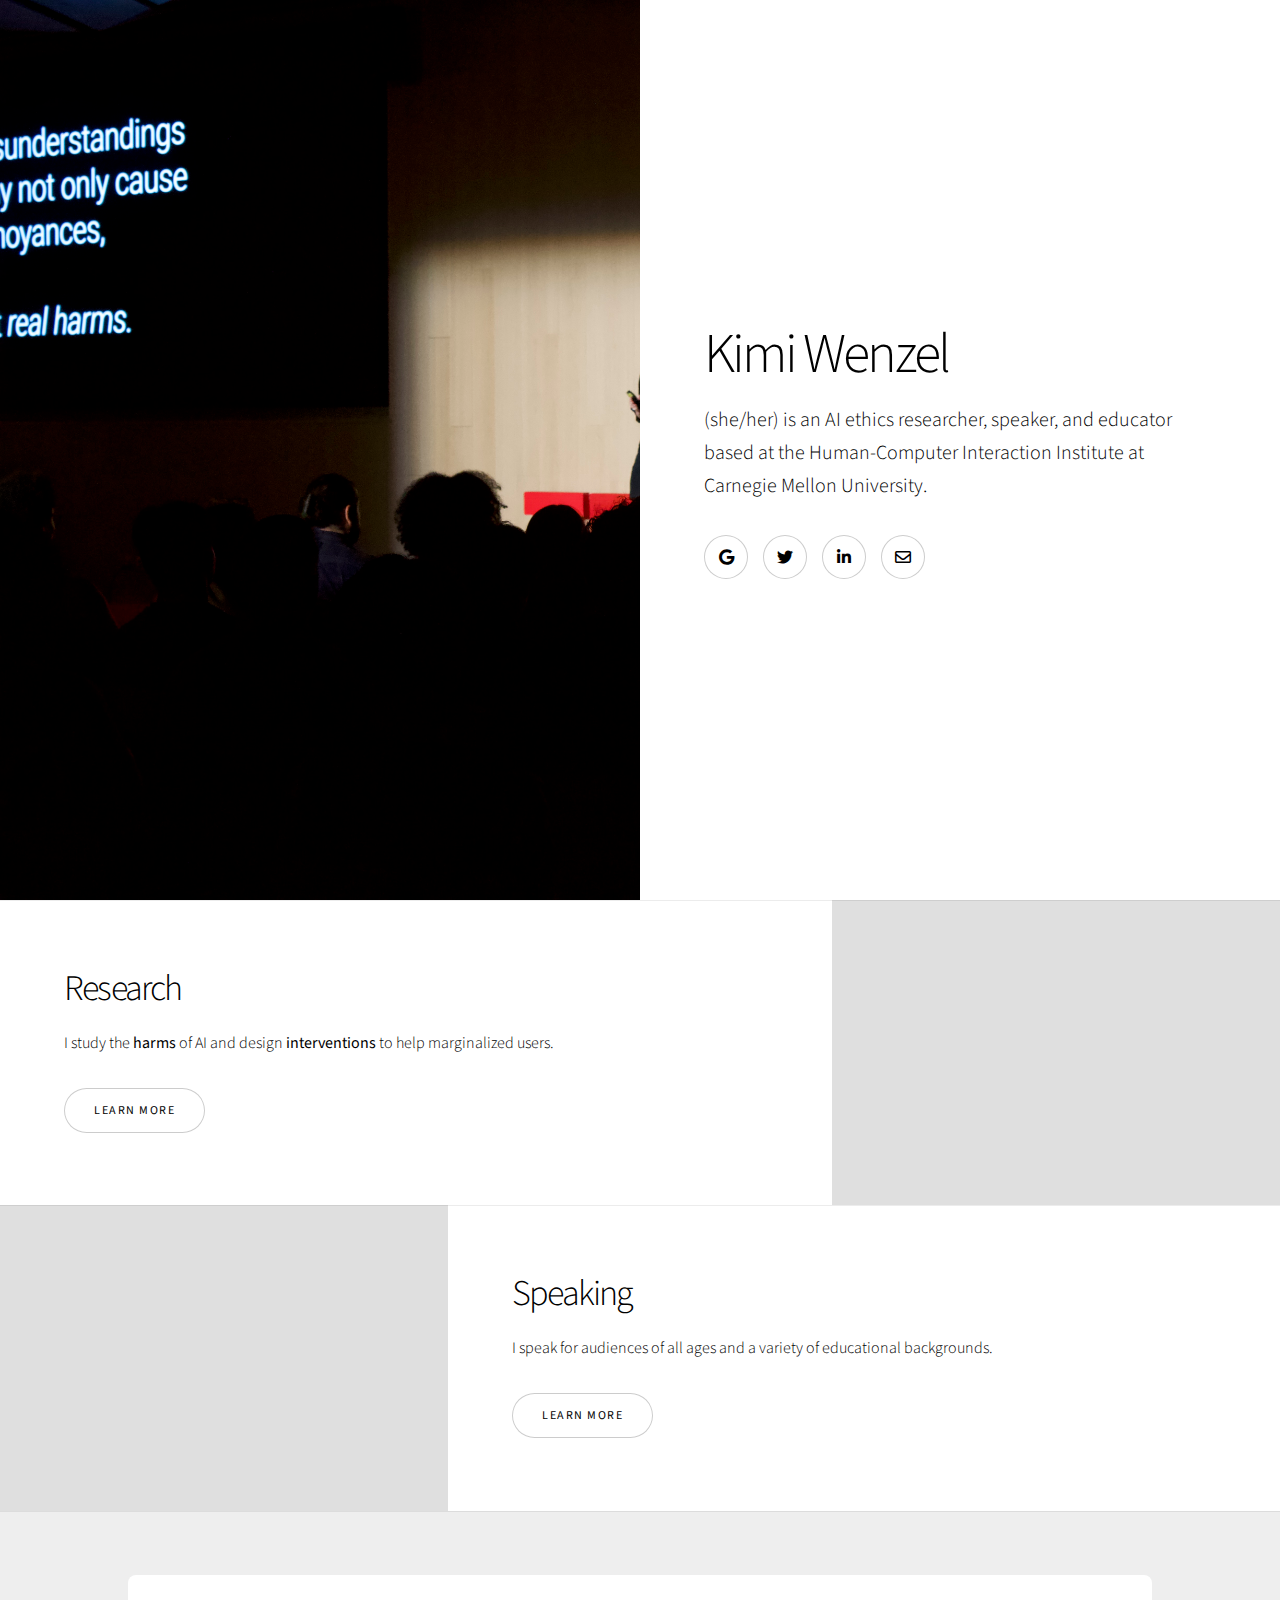
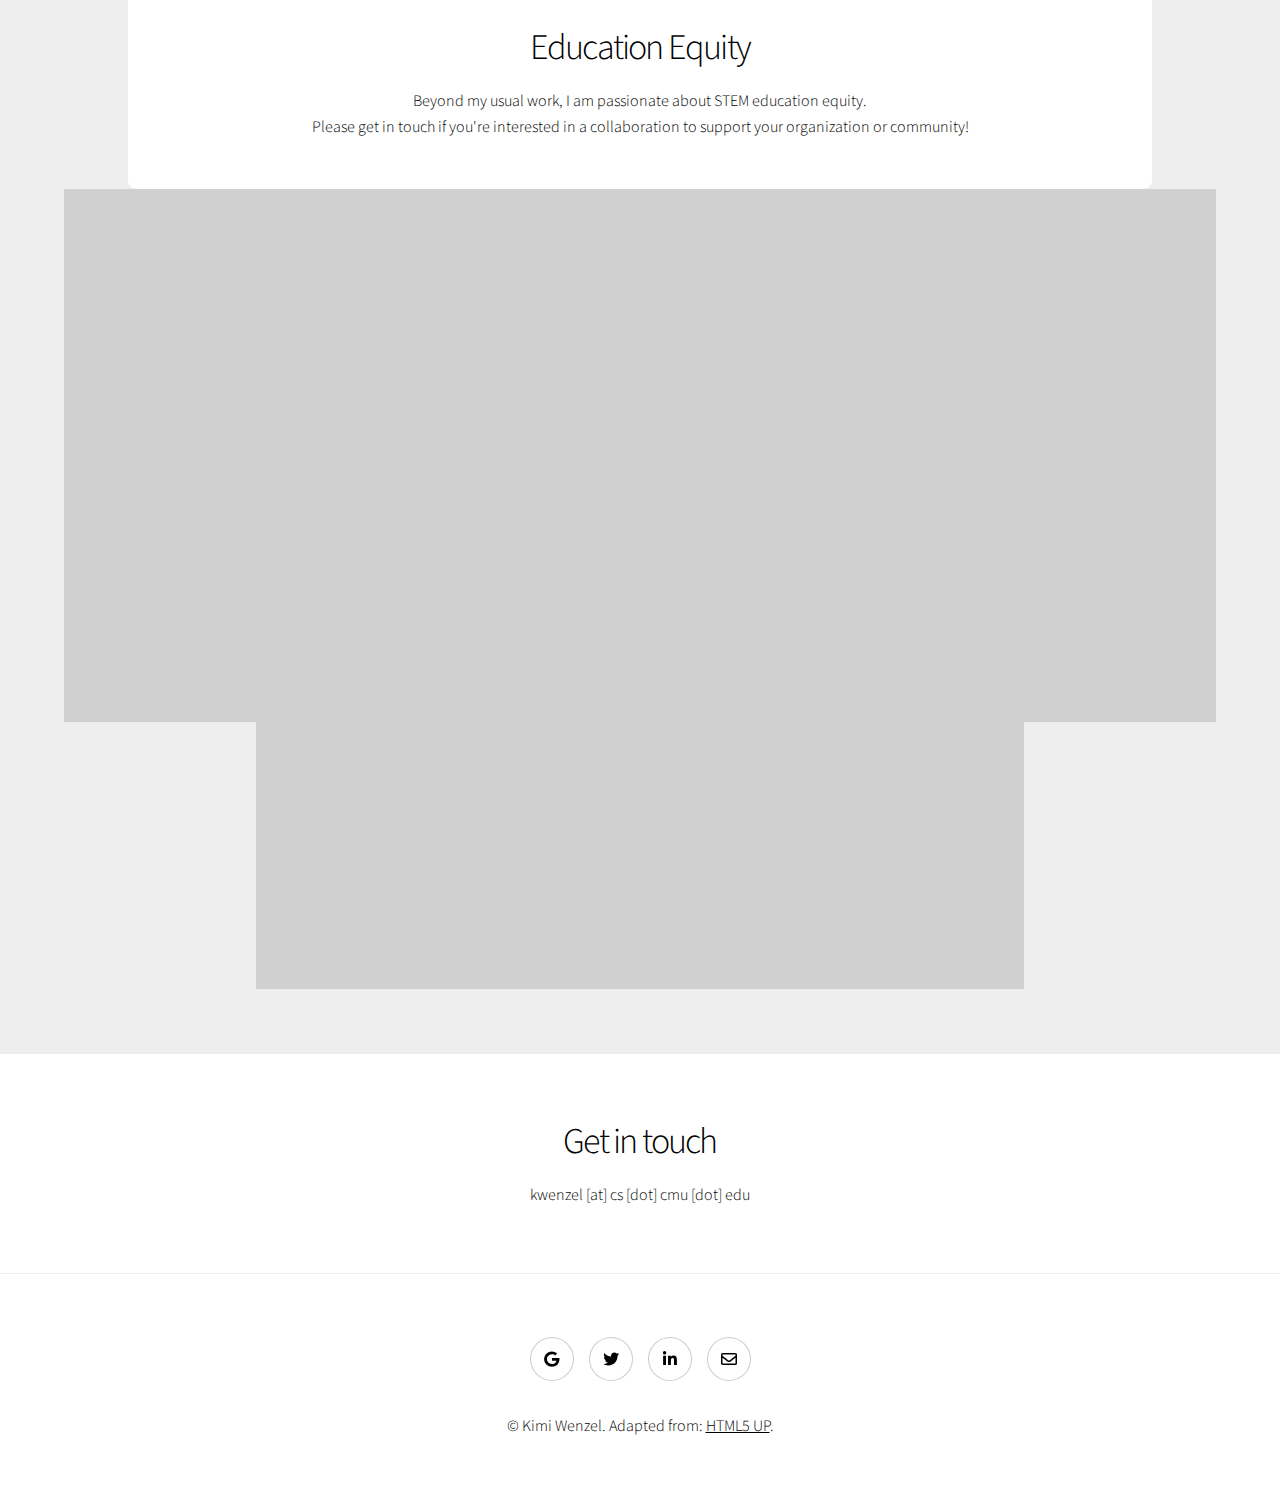
==== commit 45d86983: "Website redesign" ====
--- a/index.html
+++ b/index.html
@@ -1,82 +1,209 @@
-<!DOCTYPE html>
-<html>
-
-<head>
-    <title>Kimi Wenzel</title>
-    <link rel="stylesheet" href="./mystyle.css">
-    <link rel="preconnect" href="https://fonts.googleapis.com">
-    <link rel="preconnect" href="https://fonts.gstatic.com" crossorigin>
-    <link href="https://fonts.googleapis.com/css2?family=Roboto:ital,wght@0,300;0,500;1,400&display=swap" rel="stylesheet">
-
-<body class="wrapper">
-    <div class="item-a">
-        <h1>Kimi Wenzel</h1>
-        <h2>design researcher</h2>
-        <p class="connect">This is a <a href="https://solar.lowtechmagazine.com/2018/09/how-to-build-a-lowtech-website/" target="_blank" rel="noopener noreferrer">low-tech website</a>.</p>
-
-    </div>
-    <div class="item-b">
-        <img src="./icons/portrait.jpg" alt="A black and white photograph of Kimi gazing three-quarters away from the camera." style="width:200px">
-        <p class="connect">kwenzel [at] cs [dot] cmu [dot] edu</p>
-        <a href="https://www.linkedin.com/in/kimiwenzel/" target="_blank" rel="noopener noreferrer"><img src="./icons/linkedin.png" alt="LinkedIn"></a>
-        <a href="https://twitter.com/kimiwenzel" target="_blank" rel="noopener noreferrer"><img src="./icons/twitter.png" alt="Twitter"></a>
-        <a href="https://scholar.google.com/citations?user=z-9xGHgAAAAJ&hl=en" target="_blank" rel="noopener noreferrer"><img src="./icons/scholar.png" alt="Google Scholar"></a>
-        
-    </div>
-    <div class="item-c">
-        <div>
-            <h3 class="time">Present</h3>
-            <p>I’m a third year HCI PhD student at <a href="https://www.hcii.cmu.edu/" target="blank" class=names>Carnegie Mellon University</a> advised by <a href="https://www.hcii.cmu.edu/people/geoff-kaufman" target="_blank" class=names>Geoff&nbsp;Kaufman</a> (<a href="https://cmu-eheart-lab.github.io/" target="blank" class=names>eHeart&nbsp;Lab</a>) and <a href="http://www.lauradabbish.com/" target="_blank" class=names>Laura&nbsp;Dabbish</a> (<a href="http://coexlab.com/" target="blank" class=names>CoEx&nbsp;Lab</a>). My work investigates how various stakeholders (users, designers, developers) conceptualize and react to automated bias. I also build positive interventions to address these reactions. My main project focuses on language technology:</p>
-            <ol>
-                <li><b>Defining & Measuring Harm:</b> What are users’ psychological responses to bias in language technology? How do these responses vary based on individual differences, especially across marginalized identities?</li>
-                <li><b>Mitigating & Reversing Harm:</b> How might we design to mitigate or reverse the psychological harm inflicted by bias in language technology?
-                </li>
-            </ol>
-            <p>Other research I’m excited about:</p>
-            <ul>
-                <li>How might we evaluate the normative values embedded in various technologies? How might we persuade tech practitioners to design and build more responsibly?</li>
-                <li>What are the harms of generative AI, especially for marginalized groups? How might we design to mitigate these harms?</li>
-                <li>How have users’ perceptions of surveillance changed Post-Roe? How have users’ privacy and security behavior changed Post-Roe? How do these perceptions and behaviors vary across different gender, reproductive, and national identities?</li>
-            </ul>
-            
-            <h3 class="time">Past</h3> 
-            <p>I previously studied usable privacy & security under <a href="https://lorrie.cranor.org/" target="_blank" class=names>Lorrie Cranor</a>, <a href="http://www.lauradabbish.com/" target="blank" class=names>Laura Dabbish</a>, and <a href="http://www.cs.cmu.edu/~jasonh/" target="blank" class=names>Jason&nbsp;Hong</a>.</p>
-                <p>Before beginning my PhD, I worked on some <a href="./projects.html">cool projects</a> supporting education equity in STEM.</p>
-                <p>I completed my B.A. in computer science at Columbia University, Barnard&nbsp;College.</p>
-            <h3 class="time">Forever</h3>
-            <p>I am an optimist. My favorite word is equanimity.</p>
-        </div>
-        <div class="medium">
-            <h3>Publications</h3>
-            <p>Kimi Wenzel and Geoff Kaufman. 2023. Beyond Fairness: Alternative Moral Dimensions for Assessing Algorithms and Designing Systems. pluralism@CSCW.</p>
-            <p>Kimi Wenzel and Geoff Kaufman. 2023. <a href="https://arxiv.org/pdf/2303.13546.pdf" target="_blank">Challenges in Designing Racially Inclusive Language Technologies.</a> CUI@CHI: Inclusive Design of CUIs Across Modalities and Mobilities.</p>
-            <p>Kimi Wenzel, Nitya Devireddy, Cam Davidson, and Geoff Kaufman. 2023. <a href="https://arxiv.org/pdf/2302.12326.pdf" target="_blank">Can Voice Assistants Be Microaggressors? Cross-Race Psychological Responses to Failures of Automatic Speech Recognition.</a> In Proceedings of the 2023 CHI Conference on Human Factors in Computing Systems (CHI ’23), April 23–28, 2023, Hamburg, Germany. ACM, New York, NY, USA, 14 pages.</p>
-            <p>*Isadora Krsek, *Kimi Wenzel, Sauvik Das, Jason I. Hong, and Laura Dabbish. 2022. <a href="https://doi.org/10.1145/3491102.3502009" target="_blank">To Self-Persuade or be Persuaded: Examining Interventions for Users’ Privacy Setting Selection.</a> In CHI Conference on Human Factors in Computing Systems (CHI '22), April 29-May 5, 2022, New Orleans, LA, USA. ACM, New York, NY, USA 17 Pages.</p>
-            <h3>News</h3>
-            <div>
-                <p>Oct 2023: I am now coadvised by Laura Dabbish</p>
-                <p>Sep 2023: My first author workshop paper critiquing recent fairness work was accepted to pluralism@CSCW</p>
-                <p>Jul 2023: Served as an SV at DIS</p>
-                <p>May 2023: CHInnected in Germany</p>
-                <p>Mar 2023: Delivered my TEDx talk</p>
-                <p>Mar 2023: My first author workshop paper on race was accepted to CUI@CHI</p>
-                <p>Jan 2023: My first author paper on racism in voice assistants was accepted to ACM CHI</p>
-                <p>Jan 2023: My essay on eco-anxiety and wellness is now available for purchase in <a href="https://chickpeamagazine.com/collections/issues/products/issue-36-sustainability" target="_blank" class=names>Chickpea Mag</a></p>
-                <p>Dec 2022: Interviewed by the User Experience Association at CMU</p>
-                <p>Nov 2022: Nominated to give a TEDx talk</p>
-                <p>Sep 2022: Passed my oral qualifying exam for my PhD</p>
-                <p>Sep 2022: Began working as a communication and language consultant at CMU</p>
-                <p>Jul 2022: Ended my 10-year social media hibernation and made a <a href="https://twitter.com/kimiwenzel" target="_blank" class=names>Twitter</a>. Follow for study updates!</p>
-                <p>May 2022: Presented my social cybersecurity paper at ACM CHI in New Orleans, LA</p>
-                <p>Nov 2021: My co-first author paper on social cybersecurity was conditionally accepted to ACM&nbsp;CHI</p>
-                <p>Sep 2021: Began my PhD program at the HCII</p>
-                <p>Apr 2021: Delivered final design for the Joan Ganz Cooney Center at Sesame&nbsp;Workshop</p>
-                <p>Feb 2020: Selected as the inaugural Computing Fellow at Barnard&nbsp;College</p>
-                <p>Aug 2020: Presented research on Facebook privacy interventions at the Human-Computer Interaction&nbsp;Institute</p>
-                <p>May 2019: Presented research on Twitter self-disclosure habits at the Institute&nbsp;for&nbsp;Software&nbsp;Research</p>
-            </div>
-        </div>
-    </div>
-</body>
-
-</html>
+<!DOCTYPE HTML>
+<!--
+	Story by HTML5 UP
+	html5up.net | @ajlkn
+	Free for personal and commercial use under the CCA 3.0 license (html5up.net/license)
+-->
+<html>
+	<head>
+		<title>Kimi Wenzel</title>
+		<meta charset="utf-8" />
+		<meta name="viewport" content="width=device-width, initial-scale=1, user-scalable=no" />
+		<link rel="stylesheet" href="assets/css/main.css" />
+		<noscript><link rel="stylesheet" href="assets/css/noscript.css" /></noscript>
+		<script src="./script.js"></script>
+	</head>
+	<body class="is-preload">
+
+		<!-- Wrapper -->
+			<div id="wrapper" class="divided">
+
+				<!-- One -->
+					<section class="banner style1 orient-right content-align-left image-position-left fullscreen onload-image-fade-in onload-content-fade-left">
+						<div class="content">
+							<h1>Kimi Wenzel</h1>
+							<p class="major">(she/her) is an AI ethics researcher, speaker, and educator based at the Human-Computer Interaction Institute at Carnegie Mellon University.</p>
+							<div class="inner">
+								<ul class="icons">
+									<li><a href="https://scholar.google.com/citations?user=z-9xGHgAAAAJ&hl=en" class="icon brands style2 fa-google" target="_blank"><span class="label">Scholar</span></a></li>
+									<li><a href="https://twitter.com/kimiwenzel" class="icon brands style2 fa-twitter"><span class="label" target="_blank">Twitter</span></a></li>
+									<li><a href="https://www.linkedin.com/in/kimiwenzel/" class="icon brands style2 fa-linkedin-in" target="_blank"><span class="label">LinkedIn</span></a></li>
+									<li><a href="mailto:kwenzel@cs.cmu.edu" class="icon style2 fa-envelope"><span class="label" target="_blank">Email</span></a></li>
+								</ul>
+							</div>
+						</div>
+						<div class="image">
+							<img src="images/kimi-tedx.jpg" alt="" />
+						</div>
+					</section>
+
+				<!-- Two -->
+					<section class="spotlight style1 orient-left content-align-left image-position-center onscroll-image-fade-in" id="first">
+						<div class="content">
+							<h2>Research</h2>
+							<p>I study the <strong>harms</strong> of AI and design <strong>interventions</strong> to help marginalized users.</p>
+							<ul class="actions stacked">
+								<li><a href="./research.html" class="button">Learn More</a></li>
+							</ul>
+						</div>
+						<div class="image">
+							<img src="images/kimi-research.jpg" alt="" />
+						</div>
+					</section>
+
+				<!-- Three -->
+					<section class="spotlight style1 orient-right content-align-left image-position-center onscroll-image-fade-in">
+						<div class="content">
+							<h2>Speaking</h2>
+							<p>I speak for audiences of all ages and a variety of educational backgrounds.</p>
+							<ul class="actions stacked">
+								<li><a href="./speaking.html" class="button">Learn More</a></li>
+							</ul>
+						</div>
+						<div class="image">
+							<img src="images/resized-logo.jpg" alt="" />
+						</div>
+					</section>
+				<!-- Gallery -->
+				<section class="wrapper style2 align-center">
+					<div class="inner">
+						<h2>Education Equity</h2>
+						<p>Beyond my usual work, I am passionate about STEM education equity. <br>Please get in touch if you're interested in a collaboration to support your organization or community!</p>
+					</div>
+
+					<!-- Gallery -->
+						<div class="gallery style1 medium lightbox onscroll-fade-in">
+							<article>
+								<a href="images/gallery/edu/admissions.jpg" class="image">
+									<img src="images/gallery/edu/admissions.jpg" alt="" />
+								</a>
+								<div class="caption">
+									<h3>Admissions Consulting</h3>
+									<p>Every fall, I offer free PhD admissions consulting to underrepresented students.</p>
+									<ul class="actions fixed">
+										<li><span class="button small">Details</span></li>
+									</ul>
+								</div>
+							</article>
+							<article>
+								<a href="images/gallery/edu/buddy.jpg" class="image">
+									<img src="images/gallery/edu/buddy.jpg" alt="" />
+								</a>
+								<div class="caption">
+									<h3>Buddy</h3>
+									<p>A HCD tool to support international students. (2023)</p>
+									<ul class="actions fixed">
+										<li><span class="button small">Details</span></li>
+									</ul>
+								</div>
+						</article>
+							<article>
+								<a href="images/gallery/edu/cmu-sasc.jpg" class="image">
+									<img src="images/gallery/edu/cmu-sasc.jpg" alt="" />
+								</a>
+								<div class="caption">
+									<h3>English Conversation Groups</h3>
+									<p>Weekly conversation groups for ESL students. (2022)</p>
+									<ul class="actions fixed">
+										<li><span class="button small">Details</span></li>
+									</ul>
+								</div>
+							</article>
+							<article>
+								<a href="images/gallery/edu/barnard.jpg" class="image">
+									<img src="images/gallery/edu/barnard.jpg" alt="" />
+								</a>
+								<div class="caption">
+									<h3>Computing Fellows</h3>
+									<p>Computing support program to engage womxn in non-STEM disciplines. (2020-2021)</p>
+									<ul class="actions fixed">
+										<li><span class="button small">Details</span></li>
+									</ul>
+								</div>
+							</article>
+							<article>
+								<a href="images/gallery/edu/sesame.jpg" class="image">
+									<img src="images/gallery/edu/sesame.jpg" alt="" />
+								</a>
+								<div class="caption">
+									<h3>JGCC Consulting</h3>
+									<p>Business plan and design strategy for the leader in educational media. (2021)</p>
+									<ul class="actions fixed">
+										<li><span class="button small">Details</span></li>
+									</ul>
+								</div>
+							</article>
+							<article>
+								<a href="images/gallery/edu/designatcolumbia.jpg" class="image">
+									<img src="images/gallery/edu/designatcolumbia.jpg" alt="" />
+								</a>
+								<div class="caption">
+									<h3>Veteran Career Sprint</h3>
+									<p>Career workshops for military veterans eager to break into tech. (2020)</p>
+									<ul class="actions fixed">
+										<li><span class="button small">Details</span></li>
+									</ul>
+								</div>
+							</article>
+							<article>
+								<a href="images/gallery/edu/nasa.jpg" class="image">
+									<img src="images/gallery/edu/nasa.jpg" alt="" />
+								</a>
+								<div class="caption">
+									<h3>Explore</h3>
+									<p>An immersive educational simulation made with NASA Hi-Rise satellite data, Unity, and C#. (2018)</p>
+									<ul class="actions fixed">
+										<li><span class="button small">Details</span></li>
+									</ul>
+								</div>
+							</article>
+							<article>
+								<a href="images/gallery/edu/quilt.jpg" class="image">
+									<img src="images/gallery/edu/quilt.jpg" alt="" />
+								</a>
+								<div class="caption">
+									<h3>Heritage Algorithms</h3>
+									<p>An interactive quilting project based in ethnomathematics to engage indigenous youth in STEM. (2017-2018)</p>
+									<ul class="actions fixed">
+										<li><span class="button small">Details</span></li>
+									</ul>
+								</div>
+							</article>
+						</div>
+
+				</section>
+
+				<!-- Seven -->
+					<section class="wrapper style1 align-center">
+						<div class="inner medium">
+							<h2>Get in touch</h2>
+							<p>kwenzel [at] cs [dot] cmu [dot] edu</p>
+						</div>
+					</section>
+
+				<!-- Footer -->
+					<footer class="wrapper style1 align-center">
+						<div class="inner">
+							<ul class="icons">
+								<li><a href="https://scholar.google.com/citations?user=z-9xGHgAAAAJ&hl=en" class="icon brands style2 fa-google" target="_blank"><span class="label">Scholar</span></a></li>
+								<li><a href="https://twitter.com/kimiwenzel" class="icon brands style2 fa-twitter" target="_blank"><span class="label">Twitter</span></a></li>
+								<li><a href="https://www.linkedin.com/in/kimiwenzel/" class="icon brands style2 fa-linkedin-in" target="_blank"><span class="label">LinkedIn</span></a></li>
+								<li><a href="mailto:kwenzel@cs.cmu.edu" class="icon style2 fa-envelope" target="_blank"><span class="label">Email</span></a></li>
+							</ul>
+							<p>&copy; Kimi Wenzel. Adapted from: <a href="https://html5up.net" target="_blank">HTML5 UP</a>.</p>
+						</div>
+					</footer>
+
+			</div>
+
+		<!-- Scripts -->
+			<script src="assets/js/jquery.min.js"></script>
+			<script src="assets/js/jquery.scrollex.min.js"></script>
+			<script src="assets/js/jquery.scrolly.min.js"></script>
+			<script src="assets/js/browser.min.js"></script>
+			<script src="assets/js/breakpoints.min.js"></script>
+			<script src="assets/js/util.js"></script>
+			<script src="assets/js/main.js"></script>
+
+	</body>
+</html>--- a/assets/css/main.css
+++ b/assets/css/main.css
@@ -0,0 +1,8603 @@
+@import url(fontawesome-all.min.css);
+@import url("https://fonts.googleapis.com/css?family=Source+Sans+Pro:300,300i,400,400i");
+
+/*
+	Story by HTML5 UP
+	html5up.net | @ajlkn
+	Free for personal and commercial use under the CCA 3.0 license (html5up.net/license)
+*/
+
+html, body, div, span, applet, object,
+iframe, h1, h2, h3, h4, h5, h6, p, blockquote,
+pre, a, abbr, acronym, address, big, cite,
+code, del, dfn, em, img, ins, kbd, q, s, samp,
+small, strike, strong, sub, sup, tt, var, b,
+u, i, center, dl, dt, dd, ol, ul, li, fieldset,
+form, label, legend, table, caption, tbody,
+tfoot, thead, tr, th, td, article, aside,
+canvas, details, embed, figure, figcaption,
+footer, header, hgroup, menu, nav, output, ruby,
+section, summary, time, mark, audio, video {
+	margin: 0;
+	padding: 0;
+	border: 0;
+	font-size: 100%;
+	font: inherit;
+	vertical-align: baseline;}
+
+article, aside, details, figcaption, figure,
+footer, header, hgroup, menu, nav, section {
+	display: block;}
+
+body {
+	line-height: 1;
+}
+
+ol, ul {
+	list-style: none;
+}
+
+blockquote, q {
+	quotes: none;
+}
+
+	blockquote:before, blockquote:after, q:before, q:after {
+		content: '';
+		content: none;
+	}
+
+table {
+	border-collapse: collapse;
+	border-spacing: 0;
+}
+
+body {
+	-webkit-text-size-adjust: none;
+}
+
+mark {
+	background-color: transparent;
+	color: inherit;
+}
+
+input::-moz-focus-inner {
+	border: 0;
+	padding: 0;
+}
+
+input, select, textarea {
+	-moz-appearance: none;
+	-webkit-appearance: none;
+	-ms-appearance: none;
+	appearance: none;
+}
+
+/* Basic */
+
+	@-ms-viewport {
+		width: device-width;
+	}
+
+	body {
+		-ms-overflow-style: scrollbar;
+	}
+
+	@media screen and (max-width: 480px) {
+
+		html, body {
+			min-width: 320px;
+		}
+
+	}
+
+	html {
+		box-sizing: border-box;
+	}
+
+	*, *:before, *:after {
+		box-sizing: inherit;
+	}
+
+	body {
+		background: #ffffff;
+	}
+
+		body.is-preload *, body.is-preload *:before, body.is-preload *:after {
+			-moz-animation: none !important;
+			-webkit-animation: none !important;
+			-ms-animation: none !important;
+			animation: none !important;
+			-moz-transition: none !important;
+			-webkit-transition: none !important;
+			-ms-transition: none !important;
+			transition: none !important;
+		}
+
+/* Type */
+
+	html {
+		font-size: 18pt;
+	}
+
+		@media screen and (max-width: 1680px) {
+
+			html {
+				font-size: 14pt;
+			}
+
+		}
+
+		@media screen and (max-width: 1280px) {
+
+			html {
+				font-size: 12pt;
+			}
+
+		}
+
+		@media screen and (max-width: 736px) {
+
+			html {
+				font-size: 11pt;
+			}
+
+		}
+
+		@media screen and (max-width: 360px) {
+
+			html {
+				font-size: 10pt;
+			}
+
+		}
+
+	body {
+		background-color: #ffffff;
+		color: #000000;
+	}
+
+	body, input, select, textarea {
+		font-family: "Source Sans Pro", Helvetica, sans-serif;
+		font-size: 1rem;
+		font-weight: 300;
+		line-height: 1.65;
+	}
+
+	a {
+		-moz-transition: color 0.2s ease-in-out;
+		-webkit-transition: color 0.2s ease-in-out;
+		-ms-transition: color 0.2s ease-in-out;
+		transition: color 0.2s ease-in-out;
+		text-decoration: underline;
+	}
+
+		a:hover {
+			text-decoration: none;
+		}
+
+	strong, b {
+		font-weight: 400;
+	}
+
+	em, i {
+		font-style: italic;
+	}
+
+	p {
+		margin: 0 0 2rem 0;
+	}
+
+		p.major {
+			font-size: 1.25rem;
+		}
+
+	h1, h2, h3, h4, h5, h6 {
+		font-weight: 300;
+		line-height: 1.375;
+		letter-spacing: -0.05em;
+		margin: 0 0 1rem 0;
+	}
+
+		h1 a, h2 a, h3 a, h4 a, h5 a, h6 a {
+			color: inherit;
+			text-decoration: none;
+		}
+
+	h1 {
+		font-size: 3.5rem;
+		line-height: 1.2;
+	}
+
+	h2 {
+		font-size: 2.25rem;
+	}
+
+	h3 {
+		font-size: 1.5rem;
+	}
+
+	h4 {
+		font-size: 1.1rem;
+	}
+
+	h5 {
+		font-size: 0.9rem;
+	}
+
+	h6 {
+		font-size: 0.7rem;
+	}
+
+	sub {
+		font-size: 0.8rem;
+		position: relative;
+		top: 0.5rem;
+	}
+
+	sup {
+		font-size: 0.8rem;
+		position: relative;
+		top: -0.5rem;
+	}
+
+	blockquote {
+		border-left: solid 4px;
+		font-style: italic;
+		margin: 0 0 2rem 0;
+		padding: 0.5rem 0 0.5rem 2rem;
+	}
+
+	code {
+		border-radius: 4px;
+		font-family: "Courier New", monospace;
+		font-size: 0.9em;
+		margin: 0 0.25rem;
+		padding: 0.25rem 0.325rem;
+	}
+
+	pre {
+		-webkit-overflow-scrolling: touch;
+		font-family: "Courier New", monospace;
+		font-size: 0.9em;
+		margin: 0 0 2rem 0;
+	}
+
+		pre code {
+			display: block;
+			line-height: 1.5;
+			padding: 0.75rem 1rem;
+			overflow-x: auto;
+		}
+
+	hr {
+		border: 0;
+		border-bottom: solid 1px;
+		margin: 2.5rem 0;
+	}
+
+		hr.major {
+			margin: 3.5rem 0;
+		}
+
+	.align-left {
+		text-align: left;
+	}
+
+	.align-center {
+		text-align: center;
+	}
+
+	.align-right {
+		text-align: right;
+	}
+
+	@media screen and (max-width: 736px) {
+
+		p.major {
+			font-size: 1.1rem;
+		}
+
+		h1 {
+			font-size: 2.5rem;
+		}
+
+		h2 {
+			font-size: 2rem;
+		}
+
+		h3 {
+			font-size: 1.25rem;
+		}
+
+		h4 {
+			font-size: 1rem;
+		}
+
+	}
+
+	input, select, textarea {
+		color: #000000;
+	}
+
+	a {
+		color: #000000;
+	}
+
+		a:hover {
+			color: #47D3E5;
+		}
+
+	strong, b {
+		color: #000000;
+	}
+
+	h1, h2, h3, h4, h5, h6 {
+		color: #000000;
+	}
+
+	blockquote {
+		border-left-color: rgba(0, 0, 0, 0.2);
+	}
+
+	code {
+		background: rgba(0, 0, 0, 0.05);
+		border-color: rgba(0, 0, 0, 0.2);
+	}
+
+	hr {
+		border-bottom-color: rgba(0, 0, 0, 0.2);
+	}
+
+/* Row */
+
+	.row {
+		display: flex;
+		flex-wrap: wrap;
+		box-sizing: border-box;
+		align-items: stretch;
+	}
+
+		.row > * {
+			box-sizing: border-box;
+		}
+
+		.row.gtr-uniform > * > :last-child {
+			margin-bottom: 0;
+		}
+
+		.row.aln-left {
+			justify-content: flex-start;
+		}
+
+		.row.aln-center {
+			justify-content: center;
+		}
+
+		.row.aln-right {
+			justify-content: flex-end;
+		}
+
+		.row.aln-top {
+			align-items: flex-start;
+		}
+
+		.row.aln-middle {
+			align-items: center;
+		}
+
+		.row.aln-bottom {
+			align-items: flex-end;
+		}
+
+		.row > .imp {
+			order: -1;
+		}
+
+		.row > .col-1 {
+			width: 8.33333%;
+		}
+
+		.row > .off-1 {
+			margin-left: 8.33333%;
+		}
+
+		.row > .col-2 {
+			width: 16.66667%;
+		}
+
+		.row > .off-2 {
+			margin-left: 16.66667%;
+		}
+
+		.row > .col-3 {
+			width: 25%;
+		}
+
+		.row > .off-3 {
+			margin-left: 25%;
+		}
+
+		.row > .col-4 {
+			width: 33.33333%;
+		}
+
+		.row > .off-4 {
+			margin-left: 33.33333%;
+		}
+
+		.row > .col-5 {
+			width: 41.66667%;
+		}
+
+		.row > .off-5 {
+			margin-left: 41.66667%;
+		}
+
+		.row > .col-6 {
+			width: 50%;
+		}
+
+		.row > .off-6 {
+			margin-left: 50%;
+		}
+
+		.row > .col-7 {
+			width: 58.33333%;
+		}
+
+		.row > .off-7 {
+			margin-left: 58.33333%;
+		}
+
+		.row > .col-8 {
+			width: 66.66667%;
+		}
+
+		.row > .off-8 {
+			margin-left: 66.66667%;
+		}
+
+		.row > .col-9 {
+			width: 75%;
+		}
+
+		.row > .off-9 {
+			margin-left: 75%;
+		}
+
+		.row > .col-10 {
+			width: 83.33333%;
+		}
+
+		.row > .off-10 {
+			margin-left: 83.33333%;
+		}
+
+		.row > .col-11 {
+			width: 91.66667%;
+		}
+
+		.row > .off-11 {
+			margin-left: 91.66667%;
+		}
+
+		.row > .col-12 {
+			width: 100%;
+		}
+
+		.row > .off-12 {
+			margin-left: 100%;
+		}
+
+		.row.gtr-0 {
+			margin-top: 0;
+			margin-left: 0rem;
+		}
+
+			.row.gtr-0 > * {
+				padding: 0 0 0 0rem;
+			}
+
+			.row.gtr-0.gtr-uniform {
+				margin-top: 0rem;
+			}
+
+				.row.gtr-0.gtr-uniform > * {
+					padding-top: 0rem;
+				}
+
+		.row.gtr-25 {
+			margin-top: 0;
+			margin-left: -0.5rem;
+		}
+
+			.row.gtr-25 > * {
+				padding: 0 0 0 0.5rem;
+			}
+
+			.row.gtr-25.gtr-uniform {
+				margin-top: -0.5rem;
+			}
+
+				.row.gtr-25.gtr-uniform > * {
+					padding-top: 0.5rem;
+				}
+
+		.row.gtr-50 {
+			margin-top: 0;
+			margin-left: -1rem;
+		}
+
+			.row.gtr-50 > * {
+				padding: 0 0 0 1rem;
+			}
+
+			.row.gtr-50.gtr-uniform {
+				margin-top: -1rem;
+			}
+
+				.row.gtr-50.gtr-uniform > * {
+					padding-top: 1rem;
+				}
+
+		.row {
+			margin-top: 0;
+			margin-left: -2rem;
+		}
+
+			.row > * {
+				padding: 0 0 0 2rem;
+			}
+
+			.row.gtr-uniform {
+				margin-top: -2rem;
+			}
+
+				.row.gtr-uniform > * {
+					padding-top: 2rem;
+				}
+
+		.row.gtr-150 {
+			margin-top: 0;
+			margin-left: -3rem;
+		}
+
+			.row.gtr-150 > * {
+				padding: 0 0 0 3rem;
+			}
+
+			.row.gtr-150.gtr-uniform {
+				margin-top: -3rem;
+			}
+
+				.row.gtr-150.gtr-uniform > * {
+					padding-top: 3rem;
+				}
+
+		.row.gtr-200 {
+			margin-top: 0;
+			margin-left: -4rem;
+		}
+
+			.row.gtr-200 > * {
+				padding: 0 0 0 4rem;
+			}
+
+			.row.gtr-200.gtr-uniform {
+				margin-top: -4rem;
+			}
+
+				.row.gtr-200.gtr-uniform > * {
+					padding-top: 4rem;
+				}
+
+		@media screen and (max-width: 1680px) {
+
+			.row {
+				display: flex;
+				flex-wrap: wrap;
+				box-sizing: border-box;
+				align-items: stretch;
+			}
+
+				.row > * {
+					box-sizing: border-box;
+				}
+
+				.row.gtr-uniform > * > :last-child {
+					margin-bottom: 0;
+				}
+
+				.row.aln-left {
+					justify-content: flex-start;
+				}
+
+				.row.aln-center {
+					justify-content: center;
+				}
+
+				.row.aln-right {
+					justify-content: flex-end;
+				}
+
+				.row.aln-top {
+					align-items: flex-start;
+				}
+
+				.row.aln-middle {
+					align-items: center;
+				}
+
+				.row.aln-bottom {
+					align-items: flex-end;
+				}
+
+				.row > .imp-xlarge {
+					order: -1;
+				}
+
+				.row > .col-1-xlarge {
+					width: 8.33333%;
+				}
+
+				.row > .off-1-xlarge {
+					margin-left: 8.33333%;
+				}
+
+				.row > .col-2-xlarge {
+					width: 16.66667%;
+				}
+
+				.row > .off-2-xlarge {
+					margin-left: 16.66667%;
+				}
+
+				.row > .col-3-xlarge {
+					width: 25%;
+				}
+
+				.row > .off-3-xlarge {
+					margin-left: 25%;
+				}
+
+				.row > .col-4-xlarge {
+					width: 33.33333%;
+				}
+
+				.row > .off-4-xlarge {
+					margin-left: 33.33333%;
+				}
+
+				.row > .col-5-xlarge {
+					width: 41.66667%;
+				}
+
+				.row > .off-5-xlarge {
+					margin-left: 41.66667%;
+				}
+
+				.row > .col-6-xlarge {
+					width: 50%;
+				}
+
+				.row > .off-6-xlarge {
+					margin-left: 50%;
+				}
+
+				.row > .col-7-xlarge {
+					width: 58.33333%;
+				}
+
+				.row > .off-7-xlarge {
+					margin-left: 58.33333%;
+				}
+
+				.row > .col-8-xlarge {
+					width: 66.66667%;
+				}
+
+				.row > .off-8-xlarge {
+					margin-left: 66.66667%;
+				}
+
+				.row > .col-9-xlarge {
+					width: 75%;
+				}
+
+				.row > .off-9-xlarge {
+					margin-left: 75%;
+				}
+
+				.row > .col-10-xlarge {
+					width: 83.33333%;
+				}
+
+				.row > .off-10-xlarge {
+					margin-left: 83.33333%;
+				}
+
+				.row > .col-11-xlarge {
+					width: 91.66667%;
+				}
+
+				.row > .off-11-xlarge {
+					margin-left: 91.66667%;
+				}
+
+				.row > .col-12-xlarge {
+					width: 100%;
+				}
+
+				.row > .off-12-xlarge {
+					margin-left: 100%;
+				}
+
+				.row.gtr-0 {
+					margin-top: 0;
+					margin-left: 0rem;
+				}
+
+					.row.gtr-0 > * {
+						padding: 0 0 0 0rem;
+					}
+
+					.row.gtr-0.gtr-uniform {
+						margin-top: 0rem;
+					}
+
+						.row.gtr-0.gtr-uniform > * {
+							padding-top: 0rem;
+						}
+
+				.row.gtr-25 {
+					margin-top: 0;
+					margin-left: -0.5rem;
+				}
+
+					.row.gtr-25 > * {
+						padding: 0 0 0 0.5rem;
+					}
+
+					.row.gtr-25.gtr-uniform {
+						margin-top: -0.5rem;
+					}
+
+						.row.gtr-25.gtr-uniform > * {
+							padding-top: 0.5rem;
+						}
+
+				.row.gtr-50 {
+					margin-top: 0;
+					margin-left: -1rem;
+				}
+
+					.row.gtr-50 > * {
+						padding: 0 0 0 1rem;
+					}
+
+					.row.gtr-50.gtr-uniform {
+						margin-top: -1rem;
+					}
+
+						.row.gtr-50.gtr-uniform > * {
+							padding-top: 1rem;
+						}
+
+				.row {
+					margin-top: 0;
+					margin-left: -2rem;
+				}
+
+					.row > * {
+						padding: 0 0 0 2rem;
+					}
+
+					.row.gtr-uniform {
+						margin-top: -2rem;
+					}
+
+						.row.gtr-uniform > * {
+							padding-top: 2rem;
+						}
+
+				.row.gtr-150 {
+					margin-top: 0;
+					margin-left: -3rem;
+				}
+
+					.row.gtr-150 > * {
+						padding: 0 0 0 3rem;
+					}
+
+					.row.gtr-150.gtr-uniform {
+						margin-top: -3rem;
+					}
+
+						.row.gtr-150.gtr-uniform > * {
+							padding-top: 3rem;
+						}
+
+				.row.gtr-200 {
+					margin-top: 0;
+					margin-left: -4rem;
+				}
+
+					.row.gtr-200 > * {
+						padding: 0 0 0 4rem;
+					}
+
+					.row.gtr-200.gtr-uniform {
+						margin-top: -4rem;
+					}
+
+						.row.gtr-200.gtr-uniform > * {
+							padding-top: 4rem;
+						}
+
+		}
+
+		@media screen and (max-width: 1280px) {
+
+			.row {
+				display: flex;
+				flex-wrap: wrap;
+				box-sizing: border-box;
+				align-items: stretch;
+			}
+
+				.row > * {
+					box-sizing: border-box;
+				}
+
+				.row.gtr-uniform > * > :last-child {
+					margin-bottom: 0;
+				}
+
+				.row.aln-left {
+					justify-content: flex-start;
+				}
+
+				.row.aln-center {
+					justify-content: center;
+				}
+
+				.row.aln-right {
+					justify-content: flex-end;
+				}
+
+				.row.aln-top {
+					align-items: flex-start;
+				}
+
+				.row.aln-middle {
+					align-items: center;
+				}
+
+				.row.aln-bottom {
+					align-items: flex-end;
+				}
+
+				.row > .imp-large {
+					order: -1;
+				}
+
+				.row > .col-1-large {
+					width: 8.33333%;
+				}
+
+				.row > .off-1-large {
+					margin-left: 8.33333%;
+				}
+
+				.row > .col-2-large {
+					width: 16.66667%;
+				}
+
+				.row > .off-2-large {
+					margin-left: 16.66667%;
+				}
+
+				.row > .col-3-large {
+					width: 25%;
+				}
+
+				.row > .off-3-large {
+					margin-left: 25%;
+				}
+
+				.row > .col-4-large {
+					width: 33.33333%;
+				}
+
+				.row > .off-4-large {
+					margin-left: 33.33333%;
+				}
+
+				.row > .col-5-large {
+					width: 41.66667%;
+				}
+
+				.row > .off-5-large {
+					margin-left: 41.66667%;
+				}
+
+				.row > .col-6-large {
+					width: 50%;
+				}
+
+				.row > .off-6-large {
+					margin-left: 50%;
+				}
+
+				.row > .col-7-large {
+					width: 58.33333%;
+				}
+
+				.row > .off-7-large {
+					margin-left: 58.33333%;
+				}
+
+				.row > .col-8-large {
+					width: 66.66667%;
+				}
+
+				.row > .off-8-large {
+					margin-left: 66.66667%;
+				}
+
+				.row > .col-9-large {
+					width: 75%;
+				}
+
+				.row > .off-9-large {
+					margin-left: 75%;
+				}
+
+				.row > .col-10-large {
+					width: 83.33333%;
+				}
+
+				.row > .off-10-large {
+					margin-left: 83.33333%;
+				}
+
+				.row > .col-11-large {
+					width: 91.66667%;
+				}
+
+				.row > .off-11-large {
+					margin-left: 91.66667%;
+				}
+
+				.row > .col-12-large {
+					width: 100%;
+				}
+
+				.row > .off-12-large {
+					margin-left: 100%;
+				}
+
+				.row.gtr-0 {
+					margin-top: 0;
+					margin-left: 0rem;
+				}
+
+					.row.gtr-0 > * {
+						padding: 0 0 0 0rem;
+					}
+
+					.row.gtr-0.gtr-uniform {
+						margin-top: 0rem;
+					}
+
+						.row.gtr-0.gtr-uniform > * {
+							padding-top: 0rem;
+						}
+
+				.row.gtr-25 {
+					margin-top: 0;
+					margin-left: -0.5rem;
+				}
+
+					.row.gtr-25 > * {
+						padding: 0 0 0 0.5rem;
+					}
+
+					.row.gtr-25.gtr-uniform {
+						margin-top: -0.5rem;
+					}
+
+						.row.gtr-25.gtr-uniform > * {
+							padding-top: 0.5rem;
+						}
+
+				.row.gtr-50 {
+					margin-top: 0;
+					margin-left: -1rem;
+				}
+
+					.row.gtr-50 > * {
+						padding: 0 0 0 1rem;
+					}
+
+					.row.gtr-50.gtr-uniform {
+						margin-top: -1rem;
+					}
+
+						.row.gtr-50.gtr-uniform > * {
+							padding-top: 1rem;
+						}
+
+				.row {
+					margin-top: 0;
+					margin-left: -2rem;
+				}
+
+					.row > * {
+						padding: 0 0 0 2rem;
+					}
+
+					.row.gtr-uniform {
+						margin-top: -2rem;
+					}
+
+						.row.gtr-uniform > * {
+							padding-top: 2rem;
+						}
+
+				.row.gtr-150 {
+					margin-top: 0;
+					margin-left: -3rem;
+				}
+
+					.row.gtr-150 > * {
+						padding: 0 0 0 3rem;
+					}
+
+					.row.gtr-150.gtr-uniform {
+						margin-top: -3rem;
+					}
+
+						.row.gtr-150.gtr-uniform > * {
+							padding-top: 3rem;
+						}
+
+				.row.gtr-200 {
+					margin-top: 0;
+					margin-left: -4rem;
+				}
+
+					.row.gtr-200 > * {
+						padding: 0 0 0 4rem;
+					}
+
+					.row.gtr-200.gtr-uniform {
+						margin-top: -4rem;
+					}
+
+						.row.gtr-200.gtr-uniform > * {
+							padding-top: 4rem;
+						}
+
+		}
+
+		@media screen and (max-width: 980px) {
+
+			.row {
+				display: flex;
+				flex-wrap: wrap;
+				box-sizing: border-box;
+				align-items: stretch;
+			}
+
+				.row > * {
+					box-sizing: border-box;
+				}
+
+				.row.gtr-uniform > * > :last-child {
+					margin-bottom: 0;
+				}
+
+				.row.aln-left {
+					justify-content: flex-start;
+				}
+
+				.row.aln-center {
+					justify-content: center;
+				}
+
+				.row.aln-right {
+					justify-content: flex-end;
+				}
+
+				.row.aln-top {
+					align-items: flex-start;
+				}
+
+				.row.aln-middle {
+					align-items: center;
+				}
+
+				.row.aln-bottom {
+					align-items: flex-end;
+				}
+
+				.row > .imp-medium {
+					order: -1;
+				}
+
+				.row > .col-1-medium {
+					width: 8.33333%;
+				}
+
+				.row > .off-1-medium {
+					margin-left: 8.33333%;
+				}
+
+				.row > .col-2-medium {
+					width: 16.66667%;
+				}
+
+				.row > .off-2-medium {
+					margin-left: 16.66667%;
+				}
+
+				.row > .col-3-medium {
+					width: 25%;
+				}
+
+				.row > .off-3-medium {
+					margin-left: 25%;
+				}
+
+				.row > .col-4-medium {
+					width: 33.33333%;
+				}
+
+				.row > .off-4-medium {
+					margin-left: 33.33333%;
+				}
+
+				.row > .col-5-medium {
+					width: 41.66667%;
+				}
+
+				.row > .off-5-medium {
+					margin-left: 41.66667%;
+				}
+
+				.row > .col-6-medium {
+					width: 50%;
+				}
+
+				.row > .off-6-medium {
+					margin-left: 50%;
+				}
+
+				.row > .col-7-medium {
+					width: 58.33333%;
+				}
+
+				.row > .off-7-medium {
+					margin-left: 58.33333%;
+				}
+
+				.row > .col-8-medium {
+					width: 66.66667%;
+				}
+
+				.row > .off-8-medium {
+					margin-left: 66.66667%;
+				}
+
+				.row > .col-9-medium {
+					width: 75%;
+				}
+
+				.row > .off-9-medium {
+					margin-left: 75%;
+				}
+
+				.row > .col-10-medium {
+					width: 83.33333%;
+				}
+
+				.row > .off-10-medium {
+					margin-left: 83.33333%;
+				}
+
+				.row > .col-11-medium {
+					width: 91.66667%;
+				}
+
+				.row > .off-11-medium {
+					margin-left: 91.66667%;
+				}
+
+				.row > .col-12-medium {
+					width: 100%;
+				}
+
+				.row > .off-12-medium {
+					margin-left: 100%;
+				}
+
+				.row.gtr-0 {
+					margin-top: 0;
+					margin-left: 0rem;
+				}
+
+					.row.gtr-0 > * {
+						padding: 0 0 0 0rem;
+					}
+
+					.row.gtr-0.gtr-uniform {
+						margin-top: 0rem;
+					}
+
+						.row.gtr-0.gtr-uniform > * {
+							padding-top: 0rem;
+						}
+
+				.row.gtr-25 {
+					margin-top: 0;
+					margin-left: -0.5rem;
+				}
+
+					.row.gtr-25 > * {
+						padding: 0 0 0 0.5rem;
+					}
+
+					.row.gtr-25.gtr-uniform {
+						margin-top: -0.5rem;
+					}
+
+						.row.gtr-25.gtr-uniform > * {
+							padding-top: 0.5rem;
+						}
+
+				.row.gtr-50 {
+					margin-top: 0;
+					margin-left: -1rem;
+				}
+
+					.row.gtr-50 > * {
+						padding: 0 0 0 1rem;
+					}
+
+					.row.gtr-50.gtr-uniform {
+						margin-top: -1rem;
+					}
+
+						.row.gtr-50.gtr-uniform > * {
+							padding-top: 1rem;
+						}
+
+				.row {
+					margin-top: 0;
+					margin-left: -2rem;
+				}
+
+					.row > * {
+						padding: 0 0 0 2rem;
+					}
+
+					.row.gtr-uniform {
+						margin-top: -2rem;
+					}
+
+						.row.gtr-uniform > * {
+							padding-top: 2rem;
+						}
+
+				.row.gtr-150 {
+					margin-top: 0;
+					margin-left: -3rem;
+				}
+
+					.row.gtr-150 > * {
+						padding: 0 0 0 3rem;
+					}
+
+					.row.gtr-150.gtr-uniform {
+						margin-top: -3rem;
+					}
+
+						.row.gtr-150.gtr-uniform > * {
+							padding-top: 3rem;
+						}
+
+				.row.gtr-200 {
+					margin-top: 0;
+					margin-left: -4rem;
+				}
+
+					.row.gtr-200 > * {
+						padding: 0 0 0 4rem;
+					}
+
+					.row.gtr-200.gtr-uniform {
+						margin-top: -4rem;
+					}
+
+						.row.gtr-200.gtr-uniform > * {
+							padding-top: 4rem;
+						}
+
+		}
+
+		@media screen and (max-width: 736px) {
+
+			.row {
+				display: flex;
+				flex-wrap: wrap;
+				box-sizing: border-box;
+				align-items: stretch;
+			}
+
+				.row > * {
+					box-sizing: border-box;
+				}
+
+				.row.gtr-uniform > * > :last-child {
+					margin-bottom: 0;
+				}
+
+				.row.aln-left {
+					justify-content: flex-start;
+				}
+
+				.row.aln-center {
+					justify-content: center;
+				}
+
+				.row.aln-right {
+					justify-content: flex-end;
+				}
+
+				.row.aln-top {
+					align-items: flex-start;
+				}
+
+				.row.aln-middle {
+					align-items: center;
+				}
+
+				.row.aln-bottom {
+					align-items: flex-end;
+				}
+
+				.row > .imp-small {
+					order: -1;
+				}
+
+				.row > .col-1-small {
+					width: 8.33333%;
+				}
+
+				.row > .off-1-small {
+					margin-left: 8.33333%;
+				}
+
+				.row > .col-2-small {
+					width: 16.66667%;
+				}
+
+				.row > .off-2-small {
+					margin-left: 16.66667%;
+				}
+
+				.row > .col-3-small {
+					width: 25%;
+				}
+
+				.row > .off-3-small {
+					margin-left: 25%;
+				}
+
+				.row > .col-4-small {
+					width: 33.33333%;
+				}
+
+				.row > .off-4-small {
+					margin-left: 33.33333%;
+				}
+
+				.row > .col-5-small {
+					width: 41.66667%;
+				}
+
+				.row > .off-5-small {
+					margin-left: 41.66667%;
+				}
+
+				.row > .col-6-small {
+					width: 50%;
+				}
+
+				.row > .off-6-small {
+					margin-left: 50%;
+				}
+
+				.row > .col-7-small {
+					width: 58.33333%;
+				}
+
+				.row > .off-7-small {
+					margin-left: 58.33333%;
+				}
+
+				.row > .col-8-small {
+					width: 66.66667%;
+				}
+
+				.row > .off-8-small {
+					margin-left: 66.66667%;
+				}
+
+				.row > .col-9-small {
+					width: 75%;
+				}
+
+				.row > .off-9-small {
+					margin-left: 75%;
+				}
+
+				.row > .col-10-small {
+					width: 83.33333%;
+				}
+
+				.row > .off-10-small {
+					margin-left: 83.33333%;
+				}
+
+				.row > .col-11-small {
+					width: 91.66667%;
+				}
+
+				.row > .off-11-small {
+					margin-left: 91.66667%;
+				}
+
+				.row > .col-12-small {
+					width: 100%;
+				}
+
+				.row > .off-12-small {
+					margin-left: 100%;
+				}
+
+				.row.gtr-0 {
+					margin-top: 0;
+					margin-left: 0rem;
+				}
+
+					.row.gtr-0 > * {
+						padding: 0 0 0 0rem;
+					}
+
+					.row.gtr-0.gtr-uniform {
+						margin-top: 0rem;
+					}
+
+						.row.gtr-0.gtr-uniform > * {
+							padding-top: 0rem;
+						}
+
+				.row.gtr-25 {
+					margin-top: 0;
+					margin-left: -0.5rem;
+				}
+
+					.row.gtr-25 > * {
+						padding: 0 0 0 0.5rem;
+					}
+
+					.row.gtr-25.gtr-uniform {
+						margin-top: -0.5rem;
+					}
+
+						.row.gtr-25.gtr-uniform > * {
+							padding-top: 0.5rem;
+						}
+
+				.row.gtr-50 {
+					margin-top: 0;
+					margin-left: -1rem;
+				}
+
+					.row.gtr-50 > * {
+						padding: 0 0 0 1rem;
+					}
+
+					.row.gtr-50.gtr-uniform {
+						margin-top: -1rem;
+					}
+
+						.row.gtr-50.gtr-uniform > * {
+							padding-top: 1rem;
+						}
+
+				.row {
+					margin-top: 0;
+					margin-left: -2rem;
+				}
+
+					.row > * {
+						padding: 0 0 0 2rem;
+					}
+
+					.row.gtr-uniform {
+						margin-top: -2rem;
+					}
+
+						.row.gtr-uniform > * {
+							padding-top: 2rem;
+						}
+
+				.row.gtr-150 {
+					margin-top: 0;
+					margin-left: -3rem;
+				}
+
+					.row.gtr-150 > * {
+						padding: 0 0 0 3rem;
+					}
+
+					.row.gtr-150.gtr-uniform {
+						margin-top: -3rem;
+					}
+
+						.row.gtr-150.gtr-uniform > * {
+							padding-top: 3rem;
+						}
+
+				.row.gtr-200 {
+					margin-top: 0;
+					margin-left: -4rem;
+				}
+
+					.row.gtr-200 > * {
+						padding: 0 0 0 4rem;
+					}
+
+					.row.gtr-200.gtr-uniform {
+						margin-top: -4rem;
+					}
+
+						.row.gtr-200.gtr-uniform > * {
+							padding-top: 4rem;
+						}
+
+		}
+
+		@media screen and (max-width: 480px) {
+
+			.row {
+				display: flex;
+				flex-wrap: wrap;
+				box-sizing: border-box;
+				align-items: stretch;
+			}
+
+				.row > * {
+					box-sizing: border-box;
+				}
+
+				.row.gtr-uniform > * > :last-child {
+					margin-bottom: 0;
+				}
+
+				.row.aln-left {
+					justify-content: flex-start;
+				}
+
+				.row.aln-center {
+					justify-content: center;
+				}
+
+				.row.aln-right {
+					justify-content: flex-end;
+				}
+
+				.row.aln-top {
+					align-items: flex-start;
+				}
+
+				.row.aln-middle {
+					align-items: center;
+				}
+
+				.row.aln-bottom {
+					align-items: flex-end;
+				}
+
+				.row > .imp-xsmall {
+					order: -1;
+				}
+
+				.row > .col-1-xsmall {
+					width: 8.33333%;
+				}
+
+				.row > .off-1-xsmall {
+					margin-left: 8.33333%;
+				}
+
+				.row > .col-2-xsmall {
+					width: 16.66667%;
+				}
+
+				.row > .off-2-xsmall {
+					margin-left: 16.66667%;
+				}
+
+				.row > .col-3-xsmall {
+					width: 25%;
+				}
+
+				.row > .off-3-xsmall {
+					margin-left: 25%;
+				}
+
+				.row > .col-4-xsmall {
+					width: 33.33333%;
+				}
+
+				.row > .off-4-xsmall {
+					margin-left: 33.33333%;
+				}
+
+				.row > .col-5-xsmall {
+					width: 41.66667%;
+				}
+
+				.row > .off-5-xsmall {
+					margin-left: 41.66667%;
+				}
+
+				.row > .col-6-xsmall {
+					width: 50%;
+				}
+
+				.row > .off-6-xsmall {
+					margin-left: 50%;
+				}
+
+				.row > .col-7-xsmall {
+					width: 58.33333%;
+				}
+
+				.row > .off-7-xsmall {
+					margin-left: 58.33333%;
+				}
+
+				.row > .col-8-xsmall {
+					width: 66.66667%;
+				}
+
+				.row > .off-8-xsmall {
+					margin-left: 66.66667%;
+				}
+
+				.row > .col-9-xsmall {
+					width: 75%;
+				}
+
+				.row > .off-9-xsmall {
+					margin-left: 75%;
+				}
+
+				.row > .col-10-xsmall {
+					width: 83.33333%;
+				}
+
+				.row > .off-10-xsmall {
+					margin-left: 83.33333%;
+				}
+
+				.row > .col-11-xsmall {
+					width: 91.66667%;
+				}
+
+				.row > .off-11-xsmall {
+					margin-left: 91.66667%;
+				}
+
+				.row > .col-12-xsmall {
+					width: 100%;
+				}
+
+				.row > .off-12-xsmall {
+					margin-left: 100%;
+				}
+
+				.row.gtr-0 {
+					margin-top: 0;
+					margin-left: 0rem;
+				}
+
+					.row.gtr-0 > * {
+						padding: 0 0 0 0rem;
+					}
+
+					.row.gtr-0.gtr-uniform {
+						margin-top: 0rem;
+					}
+
+						.row.gtr-0.gtr-uniform > * {
+							padding-top: 0rem;
+						}
+
+				.row.gtr-25 {
+					margin-top: 0;
+					margin-left: -0.5rem;
+				}
+
+					.row.gtr-25 > * {
+						padding: 0 0 0 0.5rem;
+					}
+
+					.row.gtr-25.gtr-uniform {
+						margin-top: -0.5rem;
+					}
+
+						.row.gtr-25.gtr-uniform > * {
+							padding-top: 0.5rem;
+						}
+
+				.row.gtr-50 {
+					margin-top: 0;
+					margin-left: -1rem;
+				}
+
+					.row.gtr-50 > * {
+						padding: 0 0 0 1rem;
+					}
+
+					.row.gtr-50.gtr-uniform {
+						margin-top: -1rem;
+					}
+
+						.row.gtr-50.gtr-uniform > * {
+							padding-top: 1rem;
+						}
+
+				.row {
+					margin-top: 0;
+					margin-left: -2rem;
+				}
+
+					.row > * {
+						padding: 0 0 0 2rem;
+					}
+
+					.row.gtr-uniform {
+						margin-top: -2rem;
+					}
+
+						.row.gtr-uniform > * {
+							padding-top: 2rem;
+						}
+
+				.row.gtr-150 {
+					margin-top: 0;
+					margin-left: -3rem;
+				}
+
+					.row.gtr-150 > * {
+						padding: 0 0 0 3rem;
+					}
+
+					.row.gtr-150.gtr-uniform {
+						margin-top: -3rem;
+					}
+
+						.row.gtr-150.gtr-uniform > * {
+							padding-top: 3rem;
+						}
+
+				.row.gtr-200 {
+					margin-top: 0;
+					margin-left: -4rem;
+				}
+
+					.row.gtr-200 > * {
+						padding: 0 0 0 4rem;
+					}
+
+					.row.gtr-200.gtr-uniform {
+						margin-top: -4rem;
+					}
+
+						.row.gtr-200.gtr-uniform > * {
+							padding-top: 4rem;
+						}
+
+		}
+
+		@media screen and (max-width: 360px) {
+
+			.row {
+				display: flex;
+				flex-wrap: wrap;
+				box-sizing: border-box;
+				align-items: stretch;
+			}
+
+				.row > * {
+					box-sizing: border-box;
+				}
+
+				.row.gtr-uniform > * > :last-child {
+					margin-bottom: 0;
+				}
+
+				.row.aln-left {
+					justify-content: flex-start;
+				}
+
+				.row.aln-center {
+					justify-content: center;
+				}
+
+				.row.aln-right {
+					justify-content: flex-end;
+				}
+
+				.row.aln-top {
+					align-items: flex-start;
+				}
+
+				.row.aln-middle {
+					align-items: center;
+				}
+
+				.row.aln-bottom {
+					align-items: flex-end;
+				}
+
+				.row > .imp-xxsmall {
+					order: -1;
+				}
+
+				.row > .col-1-xxsmall {
+					width: 8.33333%;
+				}
+
+				.row > .off-1-xxsmall {
+					margin-left: 8.33333%;
+				}
+
+				.row > .col-2-xxsmall {
+					width: 16.66667%;
+				}
+
+				.row > .off-2-xxsmall {
+					margin-left: 16.66667%;
+				}
+
+				.row > .col-3-xxsmall {
+					width: 25%;
+				}
+
+				.row > .off-3-xxsmall {
+					margin-left: 25%;
+				}
+
+				.row > .col-4-xxsmall {
+					width: 33.33333%;
+				}
+
+				.row > .off-4-xxsmall {
+					margin-left: 33.33333%;
+				}
+
+				.row > .col-5-xxsmall {
+					width: 41.66667%;
+				}
+
+				.row > .off-5-xxsmall {
+					margin-left: 41.66667%;
+				}
+
+				.row > .col-6-xxsmall {
+					width: 50%;
+				}
+
+				.row > .off-6-xxsmall {
+					margin-left: 50%;
+				}
+
+				.row > .col-7-xxsmall {
+					width: 58.33333%;
+				}
+
+				.row > .off-7-xxsmall {
+					margin-left: 58.33333%;
+				}
+
+				.row > .col-8-xxsmall {
+					width: 66.66667%;
+				}
+
+				.row > .off-8-xxsmall {
+					margin-left: 66.66667%;
+				}
+
+				.row > .col-9-xxsmall {
+					width: 75%;
+				}
+
+				.row > .off-9-xxsmall {
+					margin-left: 75%;
+				}
+
+				.row > .col-10-xxsmall {
+					width: 83.33333%;
+				}
+
+				.row > .off-10-xxsmall {
+					margin-left: 83.33333%;
+				}
+
+				.row > .col-11-xxsmall {
+					width: 91.66667%;
+				}
+
+				.row > .off-11-xxsmall {
+					margin-left: 91.66667%;
+				}
+
+				.row > .col-12-xxsmall {
+					width: 100%;
+				}
+
+				.row > .off-12-xxsmall {
+					margin-left: 100%;
+				}
+
+				.row.gtr-0 {
+					margin-top: 0;
+					margin-left: 0rem;
+				}
+
+					.row.gtr-0 > * {
+						padding: 0 0 0 0rem;
+					}
+
+					.row.gtr-0.gtr-uniform {
+						margin-top: 0rem;
+					}
+
+						.row.gtr-0.gtr-uniform > * {
+							padding-top: 0rem;
+						}
+
+				.row.gtr-25 {
+					margin-top: 0;
+					margin-left: -0.5rem;
+				}
+
+					.row.gtr-25 > * {
+						padding: 0 0 0 0.5rem;
+					}
+
+					.row.gtr-25.gtr-uniform {
+						margin-top: -0.5rem;
+					}
+
+						.row.gtr-25.gtr-uniform > * {
+							padding-top: 0.5rem;
+						}
+
+				.row.gtr-50 {
+					margin-top: 0;
+					margin-left: -1rem;
+				}
+
+					.row.gtr-50 > * {
+						padding: 0 0 0 1rem;
+					}
+
+					.row.gtr-50.gtr-uniform {
+						margin-top: -1rem;
+					}
+
+						.row.gtr-50.gtr-uniform > * {
+							padding-top: 1rem;
+						}
+
+				.row {
+					margin-top: 0;
+					margin-left: -2rem;
+				}
+
+					.row > * {
+						padding: 0 0 0 2rem;
+					}
+
+					.row.gtr-uniform {
+						margin-top: -2rem;
+					}
+
+						.row.gtr-uniform > * {
+							padding-top: 2rem;
+						}
+
+				.row.gtr-150 {
+					margin-top: 0;
+					margin-left: -3rem;
+				}
+
+					.row.gtr-150 > * {
+						padding: 0 0 0 3rem;
+					}
+
+					.row.gtr-150.gtr-uniform {
+						margin-top: -3rem;
+					}
+
+						.row.gtr-150.gtr-uniform > * {
+							padding-top: 3rem;
+						}
+
+				.row.gtr-200 {
+					margin-top: 0;
+					margin-left: -4rem;
+				}
+
+					.row.gtr-200 > * {
+						padding: 0 0 0 4rem;
+					}
+
+					.row.gtr-200.gtr-uniform {
+						margin-top: -4rem;
+					}
+
+						.row.gtr-200.gtr-uniform > * {
+							padding-top: 4rem;
+						}
+
+		}
+
+/* Box */
+
+	.box {
+		border-radius: 4px;
+		border: solid 1px;
+		margin-bottom: 2rem;
+		padding: 1.5rem;
+	}
+
+		.box > :last-child,
+		.box > :last-child > :last-child,
+		.box > :last-child > :last-child > :last-child {
+			margin-bottom: 0;
+		}
+
+		.box.alt {
+			border: 0;
+			border-radius: 0;
+			padding: 0;
+		}
+
+	.box {
+		border-color: rgba(0, 0, 0, 0.2);
+	}
+
+/* Button */
+
+	input[type="submit"],
+	input[type="reset"],
+	input[type="button"],
+	button,
+	.button {
+		-moz-appearance: none;
+		-webkit-appearance: none;
+		-ms-appearance: none;
+		appearance: none;
+		-moz-transition: background-color 0.2s ease-in-out, box-shadow 0.2s ease-in-out, color 0.2s ease-in-out;
+		-webkit-transition: background-color 0.2s ease-in-out, box-shadow 0.2s ease-in-out, color 0.2s ease-in-out;
+		-ms-transition: background-color 0.2s ease-in-out, box-shadow 0.2s ease-in-out, color 0.2s ease-in-out;
+		transition: background-color 0.2s ease-in-out, box-shadow 0.2s ease-in-out, color 0.2s ease-in-out;
+		border: 0;
+		cursor: pointer;
+		display: inline-block;
+		font-weight: 400;
+		letter-spacing: 0.125em;
+		text-align: center;
+		text-decoration: none;
+		text-transform: uppercase;
+		white-space: nowrap;
+		font-size: 0.75rem;
+		max-width: 20rem;
+		height: 3.75em;
+		line-height: 3.75em;
+		border-radius: 3.75em;
+		padding: 0 2.5em;
+		text-overflow: ellipsis;
+		overflow: hidden;
+	}
+
+		input[type="submit"].icon:before,
+		input[type="reset"].icon:before,
+		input[type="button"].icon:before,
+		button.icon:before,
+		.button.icon:before {
+			margin-right: 0.5rem;
+		}
+
+		input[type="submit"].fit,
+		input[type="reset"].fit,
+		input[type="button"].fit,
+		button.fit,
+		.button.fit {
+			width: 100%;
+		}
+
+		input[type="submit"].small,
+		input[type="reset"].small,
+		input[type="button"].small,
+		button.small,
+		.button.small {
+			font-size: 0.6rem;
+			height: 3.325em;
+			line-height: 3.325em;
+			border-radius: 3.325em;
+			padding: 0 2em;
+		}
+
+		input[type="submit"].large,
+		input[type="reset"].large,
+		input[type="button"].large,
+		button.large,
+		.button.large {
+			font-size: 0.8rem;
+			height: 4em;
+			line-height: 4em;
+			border-radius: 4em;
+			padding: 0 3em;
+		}
+
+		input[type="submit"].wide,
+		input[type="reset"].wide,
+		input[type="button"].wide,
+		button.wide,
+		.button.wide {
+			min-width: 14em;
+		}
+
+		input[type="submit"].disabled, input[type="submit"]:disabled,
+		input[type="reset"].disabled,
+		input[type="reset"]:disabled,
+		input[type="button"].disabled,
+		input[type="button"]:disabled,
+		button.disabled,
+		button:disabled,
+		.button.disabled,
+		.button:disabled {
+			pointer-events: none;
+			opacity: 0.25;
+		}
+
+	input[type="submit"],
+	input[type="reset"],
+	input[type="button"],
+	button,
+	.button {
+		background-color: transparent;
+		box-shadow: inset 0 0 0 1px rgba(0, 0, 0, 0.2);
+		color: #000000 !important;
+	}
+
+		input[type="submit"]:hover,
+		input[type="reset"]:hover,
+		input[type="button"]:hover,
+		button:hover,
+		.button:hover {
+			box-shadow: inset 0 0 0 1px #47D3E5;
+			color: #47D3E5 !important;
+		}
+
+		input[type="submit"]:active,
+		input[type="reset"]:active,
+		input[type="button"]:active,
+		button:active,
+		.button:active {
+			background-color: rgba(71, 211, 229, 0.2);
+			box-shadow: inset 0 0 0 1px #47D3E5;
+			color: #47D3E5 !important;
+		}
+
+		input[type="submit"].primary,
+		input[type="reset"].primary,
+		input[type="button"].primary,
+		button.primary,
+		.button.primary {
+			background-color: #000000;
+			box-shadow: none;
+			color: #ffffff !important;
+		}
+
+			input[type="submit"].primary:hover,
+			input[type="reset"].primary:hover,
+			input[type="button"].primary:hover,
+			button.primary:hover,
+			.button.primary:hover {
+				background-color: #47D3E5;
+			}
+
+			input[type="submit"].primary:active,
+			input[type="reset"].primary:active,
+			input[type="button"].primary:active,
+			button.primary:active,
+			.button.primary:active {
+				background-color: #1ebdd1;
+			}
+
+/* Form */
+
+	form {
+		margin: 0 0 2rem 0;
+	}
+
+		form > :last-child {
+			margin-bottom: 0;
+		}
+
+		form > .fields {
+			display: -moz-flex;
+			display: -webkit-flex;
+			display: -ms-flex;
+			display: flex;
+			-moz-flex-wrap: wrap;
+			-webkit-flex-wrap: wrap;
+			-ms-flex-wrap: wrap;
+			flex-wrap: wrap;
+			width: calc(100% + 3rem);
+			margin: -1.5rem 0 2rem -1.5rem;
+		}
+
+			form > .fields > .field {
+				-moz-flex-grow: 0;
+				-webkit-flex-grow: 0;
+				-ms-flex-grow: 0;
+				flex-grow: 0;
+				-moz-flex-shrink: 0;
+				-webkit-flex-shrink: 0;
+				-ms-flex-shrink: 0;
+				flex-shrink: 0;
+				padding: 1.5rem 0 0 1.5rem;
+				width: calc(100% - 1.5rem);
+			}
+
+				form > .fields > .field.half {
+					width: calc(50% - 0.75rem);
+				}
+
+				form > .fields > .field.third {
+					width: calc(100%/3 - 0.5rem);
+				}
+
+				form > .fields > .field.quarter {
+					width: calc(25% - 0.375rem);
+				}
+
+		@media screen and (max-width: 480px) {
+
+			form > .fields {
+				width: calc(100% + 3rem);
+				margin: -1.5rem 0 2rem -1.5rem;
+			}
+
+				form > .fields > .field {
+					padding: 1.5rem 0 0 1.5rem;
+					width: calc(100% - 1.5rem);
+				}
+
+					form > .fields > .field.half {
+						width: calc(100% - 1.5rem);
+					}
+
+					form > .fields > .field.third {
+						width: calc(100% - 1.5rem);
+					}
+
+					form > .fields > .field.quarter {
+						width: calc(100% - 1.5rem);
+					}
+
+		}
+
+	label {
+		display: block;
+		font-size: 0.9rem;
+		font-weight: 400;
+		margin: 0 0 1rem 0;
+	}
+
+	input[type="text"],
+	input[type="password"],
+	input[type="email"],
+	input[type="tel"],
+	input[type="search"],
+	input[type="url"],
+	select,
+	textarea {
+		-moz-appearance: none;
+		-webkit-appearance: none;
+		-ms-appearance: none;
+		appearance: none;
+		background-color: transparent;
+		border-radius: 4px;
+		border: none;
+		border: solid 1px;
+		color: inherit;
+		display: block;
+		outline: 0;
+		padding: 0 0.825rem;
+		text-decoration: none;
+		width: 100%;
+	}
+
+		input[type="text"]:invalid,
+		input[type="password"]:invalid,
+		input[type="email"]:invalid,
+		input[type="tel"]:invalid,
+		input[type="search"]:invalid,
+		input[type="url"]:invalid,
+		select:invalid,
+		textarea:invalid {
+			box-shadow: none;
+		}
+
+	select {
+		background-size: 1.25rem;
+		background-repeat: no-repeat;
+		background-position: calc(100% - 1rem) center;
+		height: 2.75rem;
+		padding-right: 2.75rem;
+		text-overflow: ellipsis;
+	}
+
+		select:focus::-ms-value {
+			background-color: transparent;
+		}
+
+		select::-ms-expand {
+			display: none;
+		}
+
+	input[type="text"],
+	input[type="password"],
+	input[type="email"],
+	input[type="tel"],
+	input[type="search"],
+	input[type="url"],
+	select {
+		height: 2.75rem;
+	}
+
+	textarea {
+		padding: 0.75rem 1rem;
+	}
+
+	input[type="checkbox"],
+	input[type="radio"] {
+		-moz-appearance: none;
+		-webkit-appearance: none;
+		-ms-appearance: none;
+		appearance: none;
+		display: block;
+		float: left;
+		margin-right: -2rem;
+		opacity: 0;
+		width: 1rem;
+		z-index: -1;
+	}
+
+		input[type="checkbox"] + label,
+		input[type="radio"] + label {
+			text-decoration: none;
+			-moz-user-select: none;
+			-webkit-user-select: none;
+			-ms-user-select: none;
+			user-select: none;
+			cursor: pointer;
+			display: inline-block;
+			font-size: 1rem;
+			font-weight: 300;
+			padding-left: 2.4rem;
+			padding-right: 0.75rem;
+			position: relative;
+			margin-bottom: 0;
+		}
+
+			input[type="checkbox"] + label:before,
+			input[type="radio"] + label:before {
+				-moz-osx-font-smoothing: grayscale;
+				-webkit-font-smoothing: antialiased;
+				display: inline-block;
+				font-style: normal;
+				font-variant: normal;
+				text-rendering: auto;
+				line-height: 1;
+				text-transform: none !important;
+				font-family: 'Font Awesome 5 Free';
+				font-weight: 900;
+			}
+
+			input[type="checkbox"] + label:before,
+			input[type="radio"] + label:before {
+				border-radius: 4px;
+				border: solid 1px;
+				content: '';
+				display: inline-block;
+				font-size: 0.8rem;
+				height: 1.65rem;
+				left: 0;
+				line-height: 1.65rem;
+				position: absolute;
+				text-align: center;
+				top: 0;
+				width: 1.65rem;
+			}
+
+		input[type="checkbox"]:checked + label:before,
+		input[type="radio"]:checked + label:before {
+			content: '\f00c';
+		}
+
+	input[type="checkbox"] + label:before {
+		border-radius: 4px;
+	}
+
+	input[type="radio"] + label:before {
+		border-radius: 100%;
+	}
+
+	::-webkit-input-placeholder {
+		opacity: 1.0;
+	}
+
+	:-moz-placeholder {
+		opacity: 1.0;
+	}
+
+	::-moz-placeholder {
+		opacity: 1.0;
+	}
+
+	:-ms-input-placeholder {
+		opacity: 1.0;
+	}
+
+	label {
+		color: #000000;
+	}
+
+	input[type="text"],
+	input[type="password"],
+	input[type="email"],
+	input[type="tel"],
+	input[type="search"],
+	input[type="url"],
+	select,
+	textarea {
+		border-color: rgba(0, 0, 0, 0.2);
+	}
+
+		input[type="text"]:focus,
+		input[type="password"]:focus,
+		input[type="email"]:focus,
+		input[type="tel"]:focus,
+		input[type="search"]:focus,
+		input[type="url"]:focus,
+		select:focus,
+		textarea:focus {
+			border-color: #47D3E5;
+			box-shadow: 0 0 0 1px #47D3E5;
+		}
+
+	select {
+		background-image: url("data:image/svg+xml;charset=utf8,%3Csvg xmlns='http://www.w3.org/2000/svg' width='40' height='40' preserveAspectRatio='none' viewBox='0 0 40 40'%3E%3Cpath d='M9.4,12.3l10.4,10.4l10.4-10.4c0.2-0.2,0.5-0.4,0.9-0.4c0.3,0,0.6,0.1,0.9,0.4l3.3,3.3c0.2,0.2,0.4,0.5,0.4,0.9 c0,0.4-0.1,0.6-0.4,0.9L20.7,31.9c-0.2,0.2-0.5,0.4-0.9,0.4c-0.3,0-0.6-0.1-0.9-0.4L4.3,17.3c-0.2-0.2-0.4-0.5-0.4-0.9 c0-0.4,0.1-0.6,0.4-0.9l3.3-3.3c0.2-0.2,0.5-0.4,0.9-0.4S9.1,12.1,9.4,12.3z' fill='rgba(0, 0, 0, 0.2)' /%3E%3C/svg%3E");
+	}
+
+		select option {
+			color: #000000;
+			background: #ffffff;
+		}
+
+	input[type="checkbox"] + label,
+	input[type="radio"] + label {
+		color: #000000;
+	}
+
+		input[type="checkbox"] + label:before,
+		input[type="radio"] + label:before {
+			border-color: rgba(0, 0, 0, 0.2);
+		}
+
+	input[type="checkbox"]:checked + label:before,
+	input[type="radio"]:checked + label:before {
+		background-color: #000000;
+		border-color: #000000;
+		color: #ffffff;
+	}
+
+	input[type="checkbox"]:focus + label:before,
+	input[type="radio"]:focus + label:before {
+		border-color: #47D3E5;
+		box-shadow: 0 0 0 1px #47D3E5;
+	}
+
+	::-webkit-input-placeholder {
+		color: rgba(0, 0, 0, 0.75) !important;
+	}
+
+	:-moz-placeholder {
+		color: rgba(0, 0, 0, 0.75) !important;
+	}
+
+	::-moz-placeholder {
+		color: rgba(0, 0, 0, 0.75) !important;
+	}
+
+	:-ms-input-placeholder {
+		color: rgba(0, 0, 0, 0.75) !important;
+	}
+
+/* Icon */
+
+	.icon {
+		text-decoration: none;
+		border-bottom: none;
+		position: relative;
+		text-align: center;
+	}
+
+		.icon:before {
+			-moz-osx-font-smoothing: grayscale;
+			-webkit-font-smoothing: antialiased;
+			display: inline-block;
+			font-style: normal;
+			font-variant: normal;
+			text-rendering: auto;
+			line-height: 1;
+			text-transform: none !important;
+			font-family: 'Font Awesome 5 Free';
+			font-weight: 400;
+		}
+
+		.icon > .label {
+			display: none;
+		}
+
+		.icon:before {
+			line-height: inherit;
+		}
+
+		.icon.solid:before {
+			font-weight: 900;
+		}
+
+		.icon.brands:before {
+			font-family: 'Font Awesome 5 Brands';
+		}
+
+		.icon.style2:before {
+			border-radius: 2.75em;
+			display: inline-block;
+			height: 2.75em;
+			line-height: 2.75em;
+			width: 2.75em;
+		}
+
+		.icon.major {
+			display: block;
+			margin: 0 0 1rem 0;
+		}
+
+			.icon.major:before {
+				font-size: 1.25rem;
+			}
+
+	a.icon.style2:before {
+		-moz-transition: background-color 0.2s ease-in-out, box-shadow 0.2s ease-in-out, color 0.2s ease-in-out;
+		-webkit-transition: background-color 0.2s ease-in-out, box-shadow 0.2s ease-in-out, color 0.2s ease-in-out;
+		-ms-transition: background-color 0.2s ease-in-out, box-shadow 0.2s ease-in-out, color 0.2s ease-in-out;
+		transition: background-color 0.2s ease-in-out, box-shadow 0.2s ease-in-out, color 0.2s ease-in-out;
+	}
+
+	.icon.style2:before {
+		box-shadow: inset 0 0 0 1px rgba(0, 0, 0, 0.2);
+	}
+
+	a.icon.style2:hover:before {
+		box-shadow: inset 0 0 0 1px #47D3E5;
+		color: #47D3E5;
+	}
+
+	a.icon.style2:active:before {
+		background-color: rgba(71, 211, 229, 0.1);
+		box-shadow: inset 0 0 0 1px #47D3E5;
+		color: #47D3E5;
+	}
+
+/* Image */
+
+	.image {
+		border: 0;
+		border-radius: 4px;
+		display: inline-block;
+		position: relative;
+	}
+
+		.image img {
+			display: block;
+			border-radius: 4px;
+		}
+
+		.image.left, .image.right {
+			width: 40%;
+			max-width: 10rem;
+		}
+
+			.image.left img, .image.right img {
+				width: 100%;
+			}
+
+		.image.left {
+			float: left;
+			margin: 0 1.5rem 1rem 0;
+			top: 0.25rem;
+		}
+
+		.image.right {
+			float: right;
+			margin: 0 0 1rem 1.5rem;
+			top: 0.25rem;
+		}
+
+		.image.fit {
+			display: block;
+			margin: 0 0 2rem 0;
+			width: 100%;
+		}
+
+			.image.fit img {
+				width: 100%;
+			}
+
+		.image.main {
+			display: block;
+			margin: 0 0 3rem 0;
+			width: 100%;
+		}
+
+			.image.main img {
+				width: 100%;
+			}
+
+/* List */
+
+	ol {
+		list-style: decimal;
+		margin: 0 0 2rem 0;
+		padding-left: 1.25rem;
+	}
+
+		ol li {
+			padding-left: 0.25rem;
+		}
+
+	ul {
+		list-style: disc;
+		margin: 0 0 2rem 0;
+		padding-left: 1rem;
+	}
+
+		ul li {
+			padding-left: 0.5rem;
+		}
+
+		ul.alt {
+			list-style: none;
+			padding-left: 0;
+		}
+
+			ul.alt li {
+				border-top: solid 1px;
+				padding: 0.5rem 0;
+			}
+
+				ul.alt li:first-child {
+					border-top: 0;
+					padding-top: 0;
+				}
+
+	dl {
+		margin: 0 0 2rem 0;
+	}
+
+		dl dt {
+			display: block;
+			font-weight: 400;
+			margin: 0 0 1rem 0;
+		}
+
+		dl dd {
+			margin-left: 2rem;
+		}
+
+		dl.style2 dt {
+			width: 25%;
+			float: left;
+		}
+
+		dl.style2 dd {
+			width: 70%;
+			float: left;
+		}
+
+		dl.style2:after {
+			content: '';
+			display: block;
+			clear: both;
+		}
+
+	ul.alt li {
+		border-top-color: rgba(0, 0, 0, 0.2);
+	}
+
+/* Actions */
+
+	ul.actions {
+		display: -moz-flex;
+		display: -webkit-flex;
+		display: -ms-flex;
+		display: flex;
+		cursor: default;
+		list-style: none;
+		margin-left: -1rem;
+		padding-left: 0;
+	}
+
+		ul.actions li {
+			padding: 0 0 0 1rem;
+			vertical-align: middle;
+		}
+
+		ul.actions.special {
+			-moz-justify-content: center;
+			-webkit-justify-content: center;
+			-ms-justify-content: center;
+			justify-content: center;
+			width: 100%;
+			margin-left: 0;
+		}
+
+			ul.actions.special li:first-child {
+				padding-left: 0;
+			}
+
+		ul.actions.stacked {
+			-moz-flex-direction: column;
+			-webkit-flex-direction: column;
+			-ms-flex-direction: column;
+			flex-direction: column;
+			margin-left: 0;
+		}
+
+			ul.actions.stacked li {
+				padding: 1.3rem 0 0 0;
+			}
+
+				ul.actions.stacked li:first-child {
+					padding-top: 0;
+				}
+
+		ul.actions.fit {
+			width: calc(100% + 1rem);
+		}
+
+			ul.actions.fit li {
+				-moz-flex-grow: 1;
+				-webkit-flex-grow: 1;
+				-ms-flex-grow: 1;
+				flex-grow: 1;
+				-moz-flex-shrink: 1;
+				-webkit-flex-shrink: 1;
+				-ms-flex-shrink: 1;
+				flex-shrink: 1;
+				width: 100%;
+			}
+
+				ul.actions.fit li > * {
+					width: 100%;
+				}
+
+			ul.actions.fit.stacked {
+				width: 100%;
+			}
+
+		@media screen and (max-width: 480px) {
+
+			ul.actions:not(.fixed) {
+				-moz-flex-direction: column;
+				-webkit-flex-direction: column;
+				-ms-flex-direction: column;
+				flex-direction: column;
+				margin-left: 0;
+				width: 100% !important;
+			}
+
+				ul.actions:not(.fixed) li {
+					-moz-flex-grow: 1;
+					-webkit-flex-grow: 1;
+					-ms-flex-grow: 1;
+					flex-grow: 1;
+					-moz-flex-shrink: 1;
+					-webkit-flex-shrink: 1;
+					-ms-flex-shrink: 1;
+					flex-shrink: 1;
+					padding: 1rem 0 0 0;
+					text-align: center;
+					width: 100%;
+				}
+
+					ul.actions:not(.fixed) li > * {
+						width: 100%;
+					}
+
+					ul.actions:not(.fixed) li:first-child {
+						padding-top: 0;
+					}
+
+					ul.actions:not(.fixed) li input[type="submit"],
+					ul.actions:not(.fixed) li input[type="reset"],
+					ul.actions:not(.fixed) li input[type="button"],
+					ul.actions:not(.fixed) li button,
+					ul.actions:not(.fixed) li .button {
+						width: 100%;
+					}
+
+						ul.actions:not(.fixed) li input[type="submit"].icon:before,
+						ul.actions:not(.fixed) li input[type="reset"].icon:before,
+						ul.actions:not(.fixed) li input[type="button"].icon:before,
+						ul.actions:not(.fixed) li button.icon:before,
+						ul.actions:not(.fixed) li .button.icon:before {
+							margin-left: -0.5rem;
+						}
+
+		}
+
+/* Icons */
+
+	ul.icons {
+		cursor: default;
+		list-style: none;
+		padding-left: 0;
+	}
+
+		ul.icons li {
+			display: inline-block;
+			padding: 0 0.75rem 0 0;
+		}
+
+			ul.icons li:last-child {
+				padding-right: 0;
+			}
+
+/* Section/Article */
+
+	section.special, article.special {
+		text-align: center;
+	}
+
+	header p {
+		position: relative;
+		margin: -0.65rem 0 1.5rem 0;
+		font-style: italic;
+	}
+
+	header h1 + p {
+		font-size: 1.375rem;
+	}
+
+	header h2 + p {
+		font-size: 1.25rem;
+	}
+
+	header h3 + p {
+		font-size: 1.1rem;
+	}
+
+	header h4 + p,
+	header h5 + p,
+	header h6 + p {
+		font-size: 0.9rem;
+	}
+
+	header p {
+		color: rgba(0, 0, 0, 0.75);
+	}
+
+/* Table */
+
+	.table-wrapper {
+		-webkit-overflow-scrolling: touch;
+		margin: 0 0 2rem 0;
+		overflow-x: auto;
+	}
+
+		.table-wrapper > table {
+			margin-bottom: 0;
+		}
+
+	table {
+		margin: 0 0 2rem 0;
+		width: 100%;
+	}
+
+		table tbody tr {
+			border: solid 1px;
+			border-left: 0;
+			border-right: 0;
+		}
+
+		table td {
+			padding: 0.75rem 0.75rem;
+		}
+
+		table th {
+			font-size: 0.9rem;
+			font-weight: 400;
+			padding: 0 0.75rem 0.75rem 0.75rem;
+			text-align: left;
+		}
+
+		table thead {
+			border-bottom: solid 2px;
+		}
+
+		table tfoot {
+			border-top: solid 2px;
+		}
+
+		table.alt {
+			border-collapse: separate;
+		}
+
+			table.alt tbody tr td {
+				border: solid 1px;
+				border-left-width: 0;
+				border-top-width: 0;
+			}
+
+				table.alt tbody tr td:first-child {
+					border-left-width: 1px;
+				}
+
+			table.alt tbody tr:first-child td {
+				border-top-width: 1px;
+			}
+
+			table.alt thead {
+				border-bottom: 0;
+			}
+
+			table.alt tfoot {
+				border-top: 0;
+			}
+
+		table.fixed {
+			table-layout: fixed;
+		}
+
+	table tbody tr {
+		border-color: rgba(0, 0, 0, 0.2);
+	}
+
+		table tbody tr:nth-child(2n + 1) {
+			background-color: rgba(0, 0, 0, 0.05);
+		}
+
+		table tbody tr.alt {
+			background-color: rgba(0, 0, 0, 0.05) !important;
+		}
+
+	table th {
+		color: #000000;
+	}
+
+	table thead {
+		border-bottom-color: rgba(0, 0, 0, 0.2);
+	}
+
+	table tfoot {
+		border-top-color: rgba(0, 0, 0, 0.2);
+	}
+
+	table.alt tbody tr td {
+		border-color: rgba(0, 0, 0, 0.2);
+	}
+
+	table.uniform tbody tr:nth-child(2n + 1) {
+		background-color: transparent;
+	}
+
+/* Banner (transitions) */
+
+	.banner.onload-content-fade-up .content {
+		-moz-transition: opacity 0.75s ease-in-out, -moz-transform 0.75s ease-in-out;
+		-webkit-transition: opacity 0.75s ease-in-out, -webkit-transform 0.75s ease-in-out;
+		-ms-transition: opacity 0.75s ease-in-out, -ms-transform 0.75s ease-in-out;
+		transition: opacity 0.75s ease-in-out, transform 0.75s ease-in-out;
+	}
+
+	body.is-preload .banner.onload-content-fade-up .content {
+		-moz-transform: translateY(1rem);
+		-webkit-transform: translateY(1rem);
+		-ms-transform: translateY(1rem);
+		transform: translateY(1rem);
+		opacity: 0;
+	}
+
+	.banner.onload-content-fade-down .content {
+		-moz-transition: opacity 0.75s ease-in-out, -moz-transform 0.75s ease-in-out;
+		-webkit-transition: opacity 0.75s ease-in-out, -webkit-transform 0.75s ease-in-out;
+		-ms-transition: opacity 0.75s ease-in-out, -ms-transform 0.75s ease-in-out;
+		transition: opacity 0.75s ease-in-out, transform 0.75s ease-in-out;
+	}
+
+	body.is-preload .banner.onload-content-fade-down .content {
+		-moz-transform: translateY(-1rem);
+		-webkit-transform: translateY(-1rem);
+		-ms-transform: translateY(-1rem);
+		transform: translateY(-1rem);
+		opacity: 0;
+	}
+
+	.banner.onload-content-fade-left .content {
+		-moz-transition: opacity 0.75s ease-in-out, -moz-transform 0.75s ease-in-out;
+		-webkit-transition: opacity 0.75s ease-in-out, -webkit-transform 0.75s ease-in-out;
+		-ms-transition: opacity 0.75s ease-in-out, -ms-transform 0.75s ease-in-out;
+		transition: opacity 0.75s ease-in-out, transform 0.75s ease-in-out;
+	}
+
+	body.is-preload .banner.onload-content-fade-left .content {
+		-moz-transform: translateX(1rem);
+		-webkit-transform: translateX(1rem);
+		-ms-transform: translateX(1rem);
+		transform: translateX(1rem);
+		opacity: 0;
+	}
+
+	.banner.onload-content-fade-right .content {
+		-moz-transition: opacity 0.75s ease-in-out, -moz-transform 0.75s ease-in-out;
+		-webkit-transition: opacity 0.75s ease-in-out, -webkit-transform 0.75s ease-in-out;
+		-ms-transition: opacity 0.75s ease-in-out, -ms-transform 0.75s ease-in-out;
+		transition: opacity 0.75s ease-in-out, transform 0.75s ease-in-out;
+	}
+
+	body.is-preload .banner.onload-content-fade-right .content {
+		-moz-transform: translateX(-1rem);
+		-webkit-transform: translateX(-1rem);
+		-ms-transform: translateX(-1rem);
+		transform: translateX(-1rem);
+		opacity: 0;
+	}
+
+	.banner.onload-content-fade-in .content {
+		-moz-transition: opacity 0.75s ease-in-out;
+		-webkit-transition: opacity 0.75s ease-in-out;
+		-ms-transition: opacity 0.75s ease-in-out;
+		transition: opacity 0.75s ease-in-out;
+	}
+
+	body.is-preload .banner.onload-content-fade-in .content {
+		opacity: 0;
+	}
+
+	.banner.onload-image-fade-up .image {
+		-moz-transition: opacity 0.75s ease-in-out, -moz-transform 0.75s ease-in-out;
+		-webkit-transition: opacity 0.75s ease-in-out, -webkit-transform 0.75s ease-in-out;
+		-ms-transition: opacity 0.75s ease-in-out, -ms-transform 0.75s ease-in-out;
+		transition: opacity 0.75s ease-in-out, transform 0.75s ease-in-out;
+	}
+
+		.banner.onload-image-fade-up .image img {
+			-moz-transition: opacity 0.75s ease-in-out;
+			-webkit-transition: opacity 0.75s ease-in-out;
+			-ms-transition: opacity 0.75s ease-in-out;
+			transition: opacity 0.75s ease-in-out;
+			-moz-transition-delay: 0.5625s;
+			-webkit-transition-delay: 0.5625s;
+			-ms-transition-delay: 0.5625s;
+			transition-delay: 0.5625s;
+		}
+
+	body.is-preload .banner.onload-image-fade-up .image {
+		-moz-transform: translateY(1rem);
+		-webkit-transform: translateY(1rem);
+		-ms-transform: translateY(1rem);
+		transform: translateY(1rem);
+		opacity: 0;
+	}
+
+		body.is-preload .banner.onload-image-fade-up .image img {
+			opacity: 0;
+		}
+
+	.banner.onload-image-fade-down .image {
+		-moz-transition: opacity 0.75s ease-in-out, -moz-transform 0.75s ease-in-out;
+		-webkit-transition: opacity 0.75s ease-in-out, -webkit-transform 0.75s ease-in-out;
+		-ms-transition: opacity 0.75s ease-in-out, -ms-transform 0.75s ease-in-out;
+		transition: opacity 0.75s ease-in-out, transform 0.75s ease-in-out;
+	}
+
+		.banner.onload-image-fade-down .image img {
+			-moz-transition: opacity 0.75s ease-in-out;
+			-webkit-transition: opacity 0.75s ease-in-out;
+			-ms-transition: opacity 0.75s ease-in-out;
+			transition: opacity 0.75s ease-in-out;
+			-moz-transition-delay: 0.5625s;
+			-webkit-transition-delay: 0.5625s;
+			-ms-transition-delay: 0.5625s;
+			transition-delay: 0.5625s;
+		}
+
+	body.is-preload .banner.onload-image-fade-down .image {
+		-moz-transform: translateY(-1rem);
+		-webkit-transform: translateY(-1rem);
+		-ms-transform: translateY(-1rem);
+		transform: translateY(-1rem);
+		opacity: 0;
+	}
+
+		body.is-preload .banner.onload-image-fade-down .image img {
+			opacity: 0;
+		}
+
+	.banner.onload-image-fade-left .image {
+		-moz-transition: opacity 0.75s ease-in-out, -moz-transform 0.75s ease-in-out;
+		-webkit-transition: opacity 0.75s ease-in-out, -webkit-transform 0.75s ease-in-out;
+		-ms-transition: opacity 0.75s ease-in-out, -ms-transform 0.75s ease-in-out;
+		transition: opacity 0.75s ease-in-out, transform 0.75s ease-in-out;
+	}
+
+		.banner.onload-image-fade-left .image img {
+			-moz-transition: opacity 0.75s ease-in-out;
+			-webkit-transition: opacity 0.75s ease-in-out;
+			-ms-transition: opacity 0.75s ease-in-out;
+			transition: opacity 0.75s ease-in-out;
+			-moz-transition-delay: 0.5625s;
+			-webkit-transition-delay: 0.5625s;
+			-ms-transition-delay: 0.5625s;
+			transition-delay: 0.5625s;
+		}
+
+	body.is-preload .banner.onload-image-fade-left .image {
+		-moz-transform: translateX(1rem);
+		-webkit-transform: translateX(1rem);
+		-ms-transform: translateX(1rem);
+		transform: translateX(1rem);
+		opacity: 0;
+	}
+
+		body.is-preload .banner.onload-image-fade-left .image img {
+			opacity: 0;
+		}
+
+	.banner.onload-image-fade-right .image {
+		-moz-transition: opacity 0.75s ease-in-out, -moz-transform 0.75s ease-in-out;
+		-webkit-transition: opacity 0.75s ease-in-out, -webkit-transform 0.75s ease-in-out;
+		-ms-transition: opacity 0.75s ease-in-out, -ms-transform 0.75s ease-in-out;
+		transition: opacity 0.75s ease-in-out, transform 0.75s ease-in-out;
+	}
+
+		.banner.onload-image-fade-right .image img {
+			-moz-transition: opacity 0.75s ease-in-out;
+			-webkit-transition: opacity 0.75s ease-in-out;
+			-ms-transition: opacity 0.75s ease-in-out;
+			transition: opacity 0.75s ease-in-out;
+			-moz-transition-delay: 0.5625s;
+			-webkit-transition-delay: 0.5625s;
+			-ms-transition-delay: 0.5625s;
+			transition-delay: 0.5625s;
+		}
+
+	body.is-preload .banner.onload-image-fade-right .image {
+		-moz-transform: translateX(-1rem);
+		-webkit-transform: translateX(-1rem);
+		-ms-transform: translateX(-1rem);
+		transform: translateX(-1rem);
+		opacity: 0;
+	}
+
+		body.is-preload .banner.onload-image-fade-right .image img {
+			opacity: 0;
+		}
+
+	.banner.onload-image-fade-in .image img {
+		-moz-transition: opacity 0.75s ease-in-out;
+		-webkit-transition: opacity 0.75s ease-in-out;
+		-ms-transition: opacity 0.75s ease-in-out;
+		transition: opacity 0.75s ease-in-out;
+	}
+
+	body.is-preload .banner.onload-image-fade-in .image img {
+		opacity: 0;
+	}
+
+	.banner.onscroll-content-fade-up .content {
+		-moz-transition: opacity 0.75s ease-in-out, -moz-transform 0.75s ease-in-out;
+		-webkit-transition: opacity 0.75s ease-in-out, -webkit-transform 0.75s ease-in-out;
+		-ms-transition: opacity 0.75s ease-in-out, -ms-transform 0.75s ease-in-out;
+		transition: opacity 0.75s ease-in-out, transform 0.75s ease-in-out;
+	}
+
+	.banner.onscroll-content-fade-up.is-inactive .content {
+		-moz-transform: translateY(1rem);
+		-webkit-transform: translateY(1rem);
+		-ms-transform: translateY(1rem);
+		transform: translateY(1rem);
+		opacity: 0;
+	}
+
+	.banner.onscroll-content-fade-down .content {
+		-moz-transition: opacity 0.75s ease-in-out, -moz-transform 0.75s ease-in-out;
+		-webkit-transition: opacity 0.75s ease-in-out, -webkit-transform 0.75s ease-in-out;
+		-ms-transition: opacity 0.75s ease-in-out, -ms-transform 0.75s ease-in-out;
+		transition: opacity 0.75s ease-in-out, transform 0.75s ease-in-out;
+	}
+
+	.banner.onscroll-content-fade-down.is-inactive .content {
+		-moz-transform: translateY(-1rem);
+		-webkit-transform: translateY(-1rem);
+		-ms-transform: translateY(-1rem);
+		transform: translateY(-1rem);
+		opacity: 0;
+	}
+
+	.banner.onscroll-content-fade-left .content {
+		-moz-transition: opacity 0.75s ease-in-out, -moz-transform 0.75s ease-in-out;
+		-webkit-transition: opacity 0.75s ease-in-out, -webkit-transform 0.75s ease-in-out;
+		-ms-transition: opacity 0.75s ease-in-out, -ms-transform 0.75s ease-in-out;
+		transition: opacity 0.75s ease-in-out, transform 0.75s ease-in-out;
+	}
+
+	.banner.onscroll-content-fade-left.is-inactive .content {
+		-moz-transform: translateX(1rem);
+		-webkit-transform: translateX(1rem);
+		-ms-transform: translateX(1rem);
+		transform: translateX(1rem);
+		opacity: 0;
+	}
+
+	.banner.onscroll-content-fade-right .content {
+		-moz-transition: opacity 0.75s ease-in-out, -moz-transform 0.75s ease-in-out;
+		-webkit-transition: opacity 0.75s ease-in-out, -webkit-transform 0.75s ease-in-out;
+		-ms-transition: opacity 0.75s ease-in-out, -ms-transform 0.75s ease-in-out;
+		transition: opacity 0.75s ease-in-out, transform 0.75s ease-in-out;
+	}
+
+	.banner.onscroll-content-fade-right.is-inactive .content {
+		-moz-transform: translateX(-1rem);
+		-webkit-transform: translateX(-1rem);
+		-ms-transform: translateX(-1rem);
+		transform: translateX(-1rem);
+		opacity: 0;
+	}
+
+	.banner.onscroll-content-fade-in .content {
+		-moz-transition: opacity 0.75s ease-in-out;
+		-webkit-transition: opacity 0.75s ease-in-out;
+		-ms-transition: opacity 0.75s ease-in-out;
+		transition: opacity 0.75s ease-in-out;
+	}
+
+	.banner.onscroll-content-fade-in.is-inactive .content {
+		opacity: 0;
+	}
+
+	.banner.onscroll-image-fade-up .image {
+		-moz-transition: opacity 0.75s ease-in-out, -moz-transform 0.75s ease-in-out;
+		-webkit-transition: opacity 0.75s ease-in-out, -webkit-transform 0.75s ease-in-out;
+		-ms-transition: opacity 0.75s ease-in-out, -ms-transform 0.75s ease-in-out;
+		transition: opacity 0.75s ease-in-out, transform 0.75s ease-in-out;
+	}
+
+		.banner.onscroll-image-fade-up .image img {
+			-moz-transition: opacity 0.75s ease-in-out;
+			-webkit-transition: opacity 0.75s ease-in-out;
+			-ms-transition: opacity 0.75s ease-in-out;
+			transition: opacity 0.75s ease-in-out;
+			-moz-transition-delay: 0.5625s;
+			-webkit-transition-delay: 0.5625s;
+			-ms-transition-delay: 0.5625s;
+			transition-delay: 0.5625s;
+		}
+
+	.banner.onscroll-image-fade-up.is-inactive .image {
+		-moz-transform: translateY(1rem);
+		-webkit-transform: translateY(1rem);
+		-ms-transform: translateY(1rem);
+		transform: translateY(1rem);
+		opacity: 0;
+	}
+
+		.banner.onscroll-image-fade-up.is-inactive .image img {
+			opacity: 0;
+		}
+
+	.banner.onscroll-image-fade-down .image {
+		-moz-transition: opacity 0.75s ease-in-out, -moz-transform 0.75s ease-in-out;
+		-webkit-transition: opacity 0.75s ease-in-out, -webkit-transform 0.75s ease-in-out;
+		-ms-transition: opacity 0.75s ease-in-out, -ms-transform 0.75s ease-in-out;
+		transition: opacity 0.75s ease-in-out, transform 0.75s ease-in-out;
+	}
+
+		.banner.onscroll-image-fade-down .image img {
+			-moz-transition: opacity 0.75s ease-in-out;
+			-webkit-transition: opacity 0.75s ease-in-out;
+			-ms-transition: opacity 0.75s ease-in-out;
+			transition: opacity 0.75s ease-in-out;
+			-moz-transition-delay: 0.5625s;
+			-webkit-transition-delay: 0.5625s;
+			-ms-transition-delay: 0.5625s;
+			transition-delay: 0.5625s;
+		}
+
+	.banner.onscroll-image-fade-down.is-inactive .image {
+		-moz-transform: translateY(-1rem);
+		-webkit-transform: translateY(-1rem);
+		-ms-transform: translateY(-1rem);
+		transform: translateY(-1rem);
+		opacity: 0;
+	}
+
+		.banner.onscroll-image-fade-down.is-inactive .image img {
+			opacity: 0;
+		}
+
+	.banner.onscroll-image-fade-left .image {
+		-moz-transition: opacity 0.75s ease-in-out, -moz-transform 0.75s ease-in-out;
+		-webkit-transition: opacity 0.75s ease-in-out, -webkit-transform 0.75s ease-in-out;
+		-ms-transition: opacity 0.75s ease-in-out, -ms-transform 0.75s ease-in-out;
+		transition: opacity 0.75s ease-in-out, transform 0.75s ease-in-out;
+	}
+
+		.banner.onscroll-image-fade-left .image img {
+			-moz-transition: opacity 0.75s ease-in-out;
+			-webkit-transition: opacity 0.75s ease-in-out;
+			-ms-transition: opacity 0.75s ease-in-out;
+			transition: opacity 0.75s ease-in-out;
+			-moz-transition-delay: 0.5625s;
+			-webkit-transition-delay: 0.5625s;
+			-ms-transition-delay: 0.5625s;
+			transition-delay: 0.5625s;
+		}
+
+	.banner.onscroll-image-fade-left.is-inactive .image {
+		-moz-transform: translateX(1rem);
+		-webkit-transform: translateX(1rem);
+		-ms-transform: translateX(1rem);
+		transform: translateX(1rem);
+		opacity: 0;
+	}
+
+		.banner.onscroll-image-fade-left.is-inactive .image img {
+			opacity: 0;
+		}
+
+	.banner.onscroll-image-fade-right .image {
+		-moz-transition: opacity 0.75s ease-in-out, -moz-transform 0.75s ease-in-out;
+		-webkit-transition: opacity 0.75s ease-in-out, -webkit-transform 0.75s ease-in-out;
+		-ms-transition: opacity 0.75s ease-in-out, -ms-transform 0.75s ease-in-out;
+		transition: opacity 0.75s ease-in-out, transform 0.75s ease-in-out;
+	}
+
+		.banner.onscroll-image-fade-right .image img {
+			-moz-transition: opacity 0.75s ease-in-out;
+			-webkit-transition: opacity 0.75s ease-in-out;
+			-ms-transition: opacity 0.75s ease-in-out;
+			transition: opacity 0.75s ease-in-out;
+			-moz-transition-delay: 0.5625s;
+			-webkit-transition-delay: 0.5625s;
+			-ms-transition-delay: 0.5625s;
+			transition-delay: 0.5625s;
+		}
+
+	.banner.onscroll-image-fade-right.is-inactive .image {
+		-moz-transform: translateX(-1rem);
+		-webkit-transform: translateX(-1rem);
+		-ms-transform: translateX(-1rem);
+		transform: translateX(-1rem);
+		opacity: 0;
+	}
+
+		.banner.onscroll-image-fade-right.is-inactive .image img {
+			opacity: 0;
+		}
+
+	.banner.onscroll-image-fade-in .image img {
+		-moz-transition: opacity 0.75s ease-in-out;
+		-webkit-transition: opacity 0.75s ease-in-out;
+		-ms-transition: opacity 0.75s ease-in-out;
+		transition: opacity 0.75s ease-in-out;
+	}
+
+	.banner.onscroll-image-fade-in.is-inactive .image img {
+		opacity: 0;
+	}
+
+/* Banner (style1) */
+
+	.banner.style1 {
+		-moz-align-items: -moz-stretch;
+		-webkit-align-items: -webkit-stretch;
+		-ms-align-items: -ms-stretch;
+		align-items: stretch;
+		display: -moz-flex;
+		display: -webkit-flex;
+		display: -ms-flex;
+		display: flex;
+		-moz-flex-direction: row;
+		-webkit-flex-direction: row;
+		-ms-flex-direction: row;
+		flex-direction: row;
+		-moz-justify-content: -moz-flex-end;
+		-webkit-justify-content: -webkit-flex-end;
+		-ms-justify-content: -ms-flex-end;
+		justify-content: flex-end;
+		position: relative;
+		text-align: left;
+		overflow-x: hidden;
+	}
+
+		.banner.style1 .content {
+			padding: 7rem 7rem 5rem 7rem ;
+			-moz-align-self: center;
+			-webkit-align-self: center;
+			-ms-align-self: center;
+			align-self: center;
+			-moz-flex-grow: 1;
+			-webkit-flex-grow: 1;
+			-ms-flex-grow: 1;
+			flex-grow: 1;
+			-moz-flex-shrink: 1;
+			-webkit-flex-shrink: 1;
+			-ms-flex-shrink: 1;
+			flex-shrink: 1;
+			width: 50%;
+			max-width: 48rem;
+			margin: 0 auto;
+		}
+
+		.banner.style1 .image {
+			-moz-flex-grow: 0;
+			-webkit-flex-grow: 0;
+			-ms-flex-grow: 0;
+			flex-grow: 0;
+			-moz-flex-shrink: 0;
+			-webkit-flex-shrink: 0;
+			-ms-flex-shrink: 0;
+			flex-shrink: 0;
+			border-radius: 0;
+			width: 50%;
+		}
+
+			.banner.style1 .image img {
+				-moz-object-fit: cover;
+				-webkit-object-fit: cover;
+				-ms-object-fit: cover;
+				object-fit: cover;
+				-moz-object-position: center;
+				-webkit-object-position: center;
+				-ms-object-position: center;
+				object-position: center;
+				display: block;
+				position: absolute;
+				top: 0;
+				left: 0;
+				width: 100%;
+				height: 100%;
+				border-radius: 0;
+			}
+
+		@media screen and (max-width: 1680px) {
+
+			.banner.style1 .content {
+				padding: 5rem 5rem 3rem 5rem ;
+			}
+
+		}
+
+		@media screen and (max-width: 1280px) {
+
+			.banner.style1 .content {
+				padding: 4rem 4rem 2rem 4rem ;
+			}
+
+		}
+
+		@media screen and (max-width: 980px) {
+
+			.banner.style1 .content {
+				padding: 3.75rem 3rem 1.75rem 3rem ;
+			}
+
+		}
+
+		@media screen and (max-width: 736px) {
+
+			.banner.style1 .content {
+				padding: 2.5rem 2rem 0.5rem 2rem ;
+			}
+
+		}
+
+		@media screen and (orientation: portrait) {
+
+			.banner.style1 {
+				-moz-flex-direction: column-reverse;
+				-webkit-flex-direction: column-reverse;
+				-ms-flex-direction: column-reverse;
+				flex-direction: column-reverse;
+				text-align: center;
+			}
+
+				.banner.style1 .content {
+					display: -moz-flex;
+					display: -webkit-flex;
+					display: -ms-flex;
+					display: flex;
+					-moz-flex-direction: column;
+					-webkit-flex-direction: column;
+					-ms-flex-direction: column;
+					flex-direction: column;
+					-moz-justify-content: center;
+					-webkit-justify-content: center;
+					-ms-justify-content: center;
+					justify-content: center;
+					width: 100%;
+					max-width: 100%;
+				}
+
+				.banner.style1 .image {
+					width: 100%;
+					max-width: 100%;
+					height: 45vh;
+				}
+
+		}
+
+		.banner.style1.fullscreen {
+			min-height: 100vh;
+		}
+
+			@media screen and (orientation: portrait) {
+
+				.banner.style1.fullscreen .content {
+					min-height: 50vh;
+				}
+
+				.banner.style1.fullscreen .image {
+					height: 50vh;
+				}
+
+			}
+
+		.banner.style1.orient-right {
+			-moz-flex-direction: row-reverse;
+			-webkit-flex-direction: row-reverse;
+			-ms-flex-direction: row-reverse;
+			flex-direction: row-reverse;
+		}
+
+			@media screen and (orientation: portrait) {
+
+				.banner.style1.orient-right {
+					-moz-flex-direction: column-reverse;
+					-webkit-flex-direction: column-reverse;
+					-ms-flex-direction: column-reverse;
+					flex-direction: column-reverse;
+				}
+
+			}
+
+		.banner.style1.content-align-center {
+			text-align: center;
+		}
+
+		.banner.style1.content-align-right {
+			text-align: right;
+		}
+
+			@media screen and (orientation: portrait) {
+
+				.banner.style1.content-align-right {
+					text-align: center;
+				}
+
+			}
+
+		.banner.style1.image-position-left .image img {
+			-moz-object-position: left;
+			-webkit-object-position: left;
+			-ms-object-position: left;
+			object-position: left;
+		}
+
+		.banner.style1.image-position-right .image img {
+			-moz-object-position: right;
+			-webkit-object-position: right;
+			-ms-object-position: right;
+			object-position: right;
+		}
+
+/* Banner (style2) */
+
+	.banner.style2 {
+		padding: 5.25rem 5.25rem 3.25rem 5.25rem ;
+		-moz-align-items: center;
+		-webkit-align-items: center;
+		-ms-align-items: center;
+		align-items: center;
+		display: -moz-flex;
+		display: -webkit-flex;
+		display: -ms-flex;
+		display: flex;
+		-moz-justify-content: center;
+		-webkit-justify-content: center;
+		-ms-justify-content: center;
+		justify-content: center;
+		background-color: inherit;
+		position: relative;
+		text-align: center;
+		overflow-x: hidden;
+	}
+
+		.banner.style2 .content {
+			padding: 5.25rem 5.25rem 3.25rem 5.25rem ;
+			position: relative;
+			width: 40rem;
+			max-width: 100%;
+			background-color: inherit;
+			border-radius: 0.5rem;
+			margin-bottom: 2rem;
+			z-index: 1;
+		}
+
+		.banner.style2 .image {
+			-moz-flex-grow: 0;
+			-webkit-flex-grow: 0;
+			-ms-flex-grow: 0;
+			flex-grow: 0;
+			-moz-flex-shrink: 0;
+			-webkit-flex-shrink: 0;
+			-ms-flex-shrink: 0;
+			flex-shrink: 0;
+			position: absolute;
+			width: 100%;
+			height: 100%;
+			top: 0;
+			left: 0;
+			border-radius: 0;
+		}
+
+			.banner.style2 .image img {
+				-moz-object-fit: cover;
+				-webkit-object-fit: cover;
+				-ms-object-fit: cover;
+				object-fit: cover;
+				-moz-object-position: center;
+				-webkit-object-position: center;
+				-ms-object-position: center;
+				object-position: center;
+				display: block;
+				position: absolute;
+				top: 0;
+				left: 0;
+				width: 100%;
+				height: 100%;
+				border-radius: 0;
+			}
+
+		@media screen and (max-width: 1680px) {
+
+			.banner.style2 {
+				padding: 3.75rem 3.75rem 1.75rem 3.75rem ;
+			}
+
+				.banner.style2 .content {
+					padding: 3.75rem 3.75rem 1.75rem 3.75rem ;
+				}
+
+		}
+
+		@media screen and (max-width: 1280px) {
+
+			.banner.style2 {
+				padding: 4rem 3rem 2rem 3rem ;
+			}
+
+				.banner.style2 .content {
+					padding: 4rem 3rem 2rem 3rem ;
+				}
+
+		}
+
+		@media screen and (max-width: 980px) {
+
+			.banner.style2 {
+				padding: 3rem 3rem 1rem 3rem ;
+			}
+
+				.banner.style2 .content {
+					padding: 3.75rem 2.25rem 1.75rem 2.25rem ;
+				}
+
+		}
+
+		@media screen and (max-width: 736px) {
+
+			.banner.style2 {
+				padding: 2rem 2rem 0.1rem 2rem ;
+			}
+
+				.banner.style2 .content {
+					padding: 2.5rem 1.5rem 0.5rem 1.5rem ;
+				}
+
+		}
+
+		.banner.style2.fullscreen {
+			min-height: 100vh;
+		}
+
+		.banner.style2.orient-left {
+			-moz-justify-content: -moz-flex-start;
+			-webkit-justify-content: -webkit-flex-start;
+			-ms-justify-content: -ms-flex-start;
+			justify-content: flex-start;
+			padding-left: 0;
+		}
+
+			.banner.style2.orient-left .content {
+				border-top-left-radius: 0;
+				border-bottom-left-radius: 0;
+			}
+
+		.banner.style2.orient-right {
+			-moz-justify-content: -moz-flex-end;
+			-webkit-justify-content: -webkit-flex-end;
+			-ms-justify-content: -ms-flex-end;
+			justify-content: flex-end;
+			padding-right: 0;
+		}
+
+			.banner.style2.orient-right .content {
+				border-top-right-radius: 0;
+				border-bottom-right-radius: 0;
+			}
+
+		.banner.style2.content-align-left {
+			text-align: left;
+		}
+
+		.banner.style2.content-align-right {
+			text-align: right;
+		}
+
+		.banner.style2.image-position-left .image img {
+			-moz-object-position: left;
+			-webkit-object-position: left;
+			-ms-object-position: left;
+			object-position: left;
+		}
+
+		.banner.style2.image-position-right .image img {
+			-moz-object-position: right;
+			-webkit-object-position: right;
+			-ms-object-position: right;
+			object-position: right;
+		}
+
+/* Banner (style3) */
+
+	.banner.style3 {
+		padding: 7rem 7rem 5rem 7rem ;
+		-moz-align-items: center;
+		-webkit-align-items: center;
+		-ms-align-items: center;
+		align-items: center;
+		display: -moz-flex;
+		display: -webkit-flex;
+		display: -ms-flex;
+		display: flex;
+		-moz-flex-direction: row-reverse;
+		-webkit-flex-direction: row-reverse;
+		-ms-flex-direction: row-reverse;
+		flex-direction: row-reverse;
+		-moz-justify-content: center;
+		-webkit-justify-content: center;
+		-ms-justify-content: center;
+		justify-content: center;
+		position: relative;
+		text-align: left;
+		overflow-x: hidden;
+	}
+
+		.banner.style3 .content {
+			width: 31.5rem;
+			max-width: 100%;
+		}
+
+		.banner.style3 .image {
+			-moz-flex-grow: 0;
+			-webkit-flex-grow: 0;
+			-ms-flex-grow: 0;
+			flex-grow: 0;
+			-moz-flex-shrink: 0;
+			-webkit-flex-shrink: 0;
+			-ms-flex-shrink: 0;
+			flex-shrink: 0;
+			width: 21rem;
+			height: 21rem;
+			border-radius: 100%;
+			margin: 0 3.5rem 2rem 0;
+		}
+
+			.banner.style3 .image img {
+				-moz-object-fit: cover;
+				-webkit-object-fit: cover;
+				-ms-object-fit: cover;
+				object-fit: cover;
+				-moz-object-position: center;
+				-webkit-object-position: center;
+				-ms-object-position: center;
+				object-position: center;
+				display: block;
+				width: 100%;
+				height: 100%;
+				border-radius: 100%;
+			}
+
+		@media screen and (max-width: 1680px) {
+
+			.banner.style3 {
+				padding: 5rem 5rem 3rem 5rem ;
+			}
+
+		}
+
+		@media screen and (max-width: 1280px) {
+
+			.banner.style3 {
+				padding: 4rem 4rem 2rem 4rem ;
+			}
+
+		}
+
+		@media screen and (max-width: 980px) {
+
+			.banner.style3 {
+				padding: 3.75rem 3rem 1.75rem 3rem ;
+			}
+
+				.banner.style3 .image {
+					width: 18.375rem;
+					height: 18.375rem;
+				}
+
+		}
+
+		@media screen and (max-width: 736px) {
+
+			.banner.style3 {
+				padding: 2.5rem 2rem 0.5rem 2rem ;
+				-moz-align-items: -moz-flex-start;
+				-webkit-align-items: -webkit-flex-start;
+				-ms-align-items: -ms-flex-start;
+				align-items: flex-start;
+			}
+
+				.banner.style3 .image {
+					width: 15.75rem;
+					height: 15.75rem;
+					margin: 0 2rem 2rem 0;
+				}
+
+		}
+
+		@media screen and (orientation: portrait) {
+
+			.banner.style3 {
+				-moz-align-items: center;
+				-webkit-align-items: center;
+				-ms-align-items: center;
+				align-items: center;
+				-moz-flex-direction: column-reverse;
+				-webkit-flex-direction: column-reverse;
+				-ms-flex-direction: column-reverse;
+				flex-direction: column-reverse;
+				text-align: center;
+			}
+
+				.banner.style3 .content {
+					width: 34rem;
+					max-width: 100%;
+				}
+
+				.banner.style3 .image {
+					margin-right: 0;
+				}
+
+		}
+
+		.banner.style3.fullscreen {
+			min-height: 100vh;
+		}
+
+		.banner.style3.orient-left {
+			-moz-flex-direction: row;
+			-webkit-flex-direction: row;
+			-ms-flex-direction: row;
+			flex-direction: row;
+		}
+
+			.banner.style3.orient-left .image {
+				margin: 0 0 2rem 3.5rem;
+			}
+
+			@media screen and (max-width: 736px) {
+
+				.banner.style3.orient-left .image {
+					margin: 0 0 2rem 2rem;
+				}
+
+			}
+
+			@media screen and (orientation: portrait) {
+
+				.banner.style3.orient-left {
+					-moz-flex-direction: column-reverse;
+					-webkit-flex-direction: column-reverse;
+					-ms-flex-direction: column-reverse;
+					flex-direction: column-reverse;
+				}
+
+					.banner.style3.orient-left .image {
+						margin-left: 0;
+					}
+
+			}
+
+		.banner.style3.content-align-center {
+			text-align: center;
+		}
+
+		.banner.style3.content-align-right {
+			text-align: right;
+		}
+
+		.banner.style3.image-position-left .image img {
+			-moz-object-position: left;
+			-webkit-object-position: left;
+			-ms-object-position: left;
+			object-position: left;
+		}
+
+		.banner.style3.image-position-right .image img {
+			-moz-object-position: right;
+			-webkit-object-position: right;
+			-ms-object-position: right;
+			object-position: right;
+		}
+
+/* Banner (style4) */
+
+	.banner.style4 {
+		padding: 7rem 7rem 5rem 7rem ;
+		-moz-align-items: center;
+		-webkit-align-items: center;
+		-ms-align-items: center;
+		align-items: center;
+		display: -moz-flex;
+		display: -webkit-flex;
+		display: -ms-flex;
+		display: flex;
+		-moz-flex-direction: row-reverse;
+		-webkit-flex-direction: row-reverse;
+		-ms-flex-direction: row-reverse;
+		flex-direction: row-reverse;
+		-moz-justify-content: center;
+		-webkit-justify-content: center;
+		-ms-justify-content: center;
+		justify-content: center;
+		position: relative;
+		text-align: left;
+		overflow-x: hidden;
+	}
+
+		.banner.style4 .content {
+			width: 31.5rem;
+			max-width: 100%;
+		}
+
+		.banner.style4 .image {
+			-moz-flex-grow: 0;
+			-webkit-flex-grow: 0;
+			-ms-flex-grow: 0;
+			flex-grow: 0;
+			-moz-flex-shrink: 0;
+			-webkit-flex-shrink: 0;
+			-ms-flex-shrink: 0;
+			flex-shrink: 0;
+			border-radius: 0;
+			border: solid 1px;
+			width: 13rem;
+			height: 23.11111rem;
+			margin-top: 2.5rem;
+			margin-bottom: 5rem;
+			margin-right: 3.5rem;
+		}
+
+			.banner.style4 .image img {
+				-moz-object-fit: cover;
+				-webkit-object-fit: cover;
+				-ms-object-fit: cover;
+				object-fit: cover;
+				-moz-object-position: center;
+				-webkit-object-position: center;
+				-ms-object-position: center;
+				object-position: center;
+				display: block;
+				width: 100%;
+				height: 100%;
+				border-radius: 0;
+			}
+
+			.banner.style4 .image:before {
+				content: '';
+				display: block;
+				background-position: center;
+				background-repeat: no-repeat;
+				border: solid 1px;
+				border-bottom: 0;
+			}
+
+			.banner.style4 .image:after {
+				content: '';
+				display: block;
+				background-position: center;
+				background-repeat: no-repeat;
+				border: solid 1px;
+				border-top: 0;
+			}
+
+			.banner.style4 .image:before {
+				height: 2.5rem;
+				background-size: 64px 32px;
+				margin-top: -2.5rem;
+				border-radius: 1rem 1rem 0 0;
+			}
+
+			.banner.style4 .image:after {
+				height: 3rem;
+				background-size: 64px 32px;
+				margin-bottom: -3rem;
+				border-radius: 0 0 1rem 1rem;
+			}
+
+		@media screen and (max-width: 1680px) {
+
+			.banner.style4 {
+				padding: 5rem 5rem 3rem 5rem ;
+			}
+
+		}
+
+		@media screen and (max-width: 1280px) {
+
+			.banner.style4 {
+				padding: 4rem 4rem 2rem 4rem ;
+			}
+
+		}
+
+		@media screen and (max-width: 980px) {
+
+			.banner.style4 {
+				padding: 3.75rem 3rem 1.75rem 3rem ;
+			}
+
+				.banner.style4 .image {
+					width: 11.375rem;
+					height: 20.22222rem;
+					margin-top: 2.1875rem;
+					margin-bottom: 4.625rem;
+				}
+
+					.banner.style4 .image:before {
+						height: 2.1875rem;
+						background-size: 56px 28px;
+						margin-top: -2.1875rem;
+						border-radius: 0.875rem 0.875rem 0 0;
+					}
+
+					.banner.style4 .image:after {
+						height: 2.625rem;
+						background-size: 56px 28px;
+						margin-bottom: -2.625rem;
+						border-radius: 0 0 0.875rem 0.875rem;
+					}
+
+		}
+
+		@media screen and (max-width: 736px) {
+
+			.banner.style4 {
+				padding: 2.5rem 2rem 0.5rem 2rem ;
+				-moz-align-items: -moz-flex-start;
+				-webkit-align-items: -webkit-flex-start;
+				-ms-align-items: -ms-flex-start;
+				align-items: flex-start;
+			}
+
+				.banner.style4 .image {
+					width: 8.125rem;
+					height: 14.44444rem;
+					margin-top: 1.5625rem;
+					margin-bottom: 3.875rem;
+				}
+
+					.banner.style4 .image:before {
+						height: 1.5625rem;
+						background-size: 40px 20px;
+						margin-top: -1.5625rem;
+						border-radius: 0.625rem 0.625rem 0 0;
+					}
+
+					.banner.style4 .image:after {
+						height: 1.875rem;
+						background-size: 40px 20px;
+						margin-bottom: -1.875rem;
+						border-radius: 0 0 0.625rem 0.625rem;
+					}
+
+		}
+
+		@media screen and (orientation: portrait) {
+
+			.banner.style4 {
+				-moz-align-items: center;
+				-webkit-align-items: center;
+				-ms-align-items: center;
+				align-items: center;
+				-moz-flex-direction: column-reverse;
+				-webkit-flex-direction: column-reverse;
+				-ms-flex-direction: column-reverse;
+				flex-direction: column-reverse;
+				text-align: center;
+			}
+
+				.banner.style4 .content {
+					width: 34rem;
+					max-width: 100%;
+				}
+
+				.banner.style4 .image {
+					margin-right: 0;
+					margin-left: 0;
+				}
+
+		}
+
+		.banner.style4.fullscreen {
+			min-height: 100vh;
+		}
+
+		.banner.style4.orient-left {
+			-moz-flex-direction: row;
+			-webkit-flex-direction: row;
+			-ms-flex-direction: row;
+			flex-direction: row;
+		}
+
+			.banner.style4.orient-left .image {
+				margin-right: 0;
+				margin-left: 3.5rem;
+			}
+
+			@media screen and (orientation: portrait) {
+
+				.banner.style4.orient-left {
+					-moz-flex-direction: column-reverse;
+					-webkit-flex-direction: column-reverse;
+					-ms-flex-direction: column-reverse;
+					flex-direction: column-reverse;
+				}
+
+					.banner.style4.orient-left .image {
+						margin-right: 0;
+						margin-left: 0;
+					}
+
+			}
+
+		.banner.style4.content-align-center {
+			text-align: center;
+		}
+
+		.banner.style4.content-align-right {
+			text-align: right;
+		}
+
+		.banner.style4.image-position-left .image img {
+			-moz-object-position: left;
+			-webkit-object-position: left;
+			-ms-object-position: left;
+			object-position: left;
+		}
+
+		.banner.style4.image-position-right .image img {
+			-moz-object-position: right;
+			-webkit-object-position: right;
+			-ms-object-position: right;
+			object-position: right;
+		}
+
+/* Banner (style5) */
+
+	.banner.style5 {
+		padding: 7rem 7rem 5rem 7rem ;
+		-moz-align-items: center;
+		-webkit-align-items: center;
+		-ms-align-items: center;
+		align-items: center;
+		display: -moz-flex;
+		display: -webkit-flex;
+		display: -ms-flex;
+		display: flex;
+		-moz-justify-content: center;
+		-webkit-justify-content: center;
+		-ms-justify-content: center;
+		justify-content: center;
+		background-color: inherit;
+		position: relative;
+		text-align: center;
+		overflow-x: hidden;
+	}
+
+		.banner.style5 .content {
+			position: relative;
+			width: 40rem;
+			max-width: 100%;
+			margin-bottom: 2rem;
+			z-index: 1;
+		}
+
+		.banner.style5 .image {
+			-moz-flex-grow: 0;
+			-webkit-flex-grow: 0;
+			-ms-flex-grow: 0;
+			flex-grow: 0;
+			-moz-flex-shrink: 0;
+			-webkit-flex-shrink: 0;
+			-ms-flex-shrink: 0;
+			flex-shrink: 0;
+			position: absolute;
+			width: 100%;
+			height: 100%;
+			top: 0;
+			left: 0;
+			border-radius: 0;
+			opacity: 0.5;
+		}
+
+			.banner.style5 .image img {
+				-moz-object-fit: cover;
+				-webkit-object-fit: cover;
+				-ms-object-fit: cover;
+				object-fit: cover;
+				-moz-object-position: center;
+				-webkit-object-position: center;
+				-ms-object-position: center;
+				object-position: center;
+				display: block;
+				position: absolute;
+				top: 0;
+				left: 0;
+				width: 100%;
+				height: 100%;
+				border-radius: 0;
+			}
+
+		@media screen and (max-width: 1680px) {
+
+			.banner.style5 {
+				padding: 5rem 5rem 3rem 5rem ;
+			}
+
+		}
+
+		@media screen and (max-width: 1280px) {
+
+			.banner.style5 {
+				padding: 4rem 4rem 2rem 4rem ;
+			}
+
+		}
+
+		@media screen and (max-width: 980px) {
+
+			.banner.style5 {
+				padding: 3.75rem 3rem 1.75rem 3rem ;
+			}
+
+		}
+
+		@media screen and (max-width: 736px) {
+
+			.banner.style5 {
+				padding: 2.5rem 2rem 0.5rem 2rem ;
+			}
+
+		}
+
+		.banner.style5.fullscreen {
+			min-height: 100vh;
+		}
+
+		.banner.style5.content-align-left {
+			text-align: left;
+		}
+
+		.banner.style5.content-align-right {
+			text-align: right;
+		}
+
+		.banner.style5.image-position-left .image img {
+			-moz-object-position: left;
+			-webkit-object-position: left;
+			-ms-object-position: left;
+			object-position: left;
+		}
+
+		.banner.style5.image-position-right .image img {
+			-moz-object-position: right;
+			-webkit-object-position: right;
+			-ms-object-position: right;
+			object-position: right;
+		}
+
+	.banner .image {
+		background-color: rgba(0, 0, 0, 0.125);
+	}
+
+	.banner.invert .image {
+		background-color: rgba(255, 255, 255, 0.125);
+	}
+
+	.banner.style4 .image {
+		border-color: rgba(0, 0, 0, 0.2);
+		background-color: rgba(0, 0, 0, 0.2);
+		border-width: 0;
+	}
+
+		.banner.style4 .image:before {
+			background-image: url("data:image/svg+xml;charset=utf8,%3Csvg xmlns='http://www.w3.org/2000/svg' xmlns:xlink='http://www.w3.org/1999/xlink' width='64px' height='32px' viewBox='0 0 64 32' zoomAndPan='disable'%3E%3Cstyle%3Erect %7Bfill: transparent%3B stroke: rgba(0, 0, 0, 0.2)%3B stroke-width: 1px%3B %7D%3C/style%3E%3Crect rx='4' ry='4' x='11' y='12' width='42' height='8' vector-effect='non-scaling-stroke' /%3E%3C/svg%3E");
+			border-color: rgba(0, 0, 0, 0.2);
+			width: 100%;
+		}
+
+		.banner.style4 .image:after {
+			background-image: url("data:image/svg+xml;charset=utf8,%3Csvg xmlns='http://www.w3.org/2000/svg' xmlns:xlink='http://www.w3.org/1999/xlink' width='64px' height='32px' viewBox='0 0 64 32' zoomAndPan='disable'%3E%3Cstyle%3Ecircle %7Bfill: transparent%3B stroke: rgba(0, 0, 0, 0.2)%3B stroke-width: 1px%3B %7D%3C/style%3E%3Ccircle cx='32' cy='16' r='14' vector-effect='non-scaling-stroke' /%3E%3C/svg%3E");
+			border-color: rgba(0, 0, 0, 0.2);
+			width: 100%;
+		}
+
+	.banner.style4.android .image:after {
+		background-image: url("data:image/svg+xml;charset=utf8,%3Csvg xmlns='http://www.w3.org/2000/svg' xmlns:xlink='http://www.w3.org/1999/xlink' width='64px' height='32px' viewBox='0 0 64 32' zoomAndPan='disable'%3E%3Cstyle%3Erect %7Bfill: transparent%3B stroke: rgba(0, 0, 0, 0.2)%3B stroke-width: 1px%3B %7D%3C/style%3E%3Crect rx='4' ry='4' x='6' y='4' width='52' height='24' vector-effect='non-scaling-stroke' /%3E%3C/svg%3E");
+	}
+
+	.banner.style4.invert .image {
+		border-color: white;
+		background-color: white;
+		border-width: 1px;
+	}
+
+		.banner.style4.invert .image:before {
+			background-image: url("data:image/svg+xml;charset=utf8,%3Csvg xmlns='http://www.w3.org/2000/svg' xmlns:xlink='http://www.w3.org/1999/xlink' width='64px' height='32px' viewBox='0 0 64 32' zoomAndPan='disable'%3E%3Cstyle%3Erect %7Bfill: transparent%3B stroke: white%3B stroke-width: 1px%3B %7D%3C/style%3E%3Crect rx='4' ry='4' x='11' y='12' width='42' height='8' vector-effect='non-scaling-stroke' /%3E%3C/svg%3E");
+			border-color: white;
+			width: calc(100% + 2px);
+			margin-left: -1px;
+		}
+
+		.banner.style4.invert .image:after {
+			background-image: url("data:image/svg+xml;charset=utf8,%3Csvg xmlns='http://www.w3.org/2000/svg' xmlns:xlink='http://www.w3.org/1999/xlink' width='64px' height='32px' viewBox='0 0 64 32' zoomAndPan='disable'%3E%3Cstyle%3Ecircle %7Bfill: transparent%3B stroke: white%3B stroke-width: 1px%3B %7D%3C/style%3E%3Ccircle cx='32' cy='16' r='14' vector-effect='non-scaling-stroke' /%3E%3C/svg%3E");
+			border-color: white;
+			width: calc(100% + 2px);
+			margin-left: -1px;
+		}
+
+	.banner.style4.invert.android .image:after {
+		background-image: url("data:image/svg+xml;charset=utf8,%3Csvg xmlns='http://www.w3.org/2000/svg' xmlns:xlink='http://www.w3.org/1999/xlink' width='64px' height='32px' viewBox='0 0 64 32' zoomAndPan='disable'%3E%3Cstyle%3Erect %7Bfill: transparent%3B stroke: white%3B stroke-width: 1px%3B %7D%3C/style%3E%3Crect rx='4' ry='4' x='6' y='4' width='52' height='24' vector-effect='non-scaling-stroke' /%3E%3C/svg%3E");
+	}
+
+/* Spotlight (transitions) */
+
+	.spotlight.onload-content-fade-up .content {
+		-moz-transition: opacity 0.75s ease-in-out, -moz-transform 0.75s ease-in-out;
+		-webkit-transition: opacity 0.75s ease-in-out, -webkit-transform 0.75s ease-in-out;
+		-ms-transition: opacity 0.75s ease-in-out, -ms-transform 0.75s ease-in-out;
+		transition: opacity 0.75s ease-in-out, transform 0.75s ease-in-out;
+	}
+
+	body.is-preload .spotlight.onload-content-fade-up .content {
+		-moz-transform: translateY(1rem);
+		-webkit-transform: translateY(1rem);
+		-ms-transform: translateY(1rem);
+		transform: translateY(1rem);
+		opacity: 0;
+	}
+
+	.spotlight.onload-content-fade-down .content {
+		-moz-transition: opacity 0.75s ease-in-out, -moz-transform 0.75s ease-in-out;
+		-webkit-transition: opacity 0.75s ease-in-out, -webkit-transform 0.75s ease-in-out;
+		-ms-transition: opacity 0.75s ease-in-out, -ms-transform 0.75s ease-in-out;
+		transition: opacity 0.75s ease-in-out, transform 0.75s ease-in-out;
+	}
+
+	body.is-preload .spotlight.onload-content-fade-down .content {
+		-moz-transform: translateY(-1rem);
+		-webkit-transform: translateY(-1rem);
+		-ms-transform: translateY(-1rem);
+		transform: translateY(-1rem);
+		opacity: 0;
+	}
+
+	.spotlight.onload-content-fade-left .content {
+		-moz-transition: opacity 0.75s ease-in-out, -moz-transform 0.75s ease-in-out;
+		-webkit-transition: opacity 0.75s ease-in-out, -webkit-transform 0.75s ease-in-out;
+		-ms-transition: opacity 0.75s ease-in-out, -ms-transform 0.75s ease-in-out;
+		transition: opacity 0.75s ease-in-out, transform 0.75s ease-in-out;
+	}
+
+	body.is-preload .spotlight.onload-content-fade-left .content {
+		-moz-transform: translateX(1rem);
+		-webkit-transform: translateX(1rem);
+		-ms-transform: translateX(1rem);
+		transform: translateX(1rem);
+		opacity: 0;
+	}
+
+	.spotlight.onload-content-fade-right .content {
+		-moz-transition: opacity 0.75s ease-in-out, -moz-transform 0.75s ease-in-out;
+		-webkit-transition: opacity 0.75s ease-in-out, -webkit-transform 0.75s ease-in-out;
+		-ms-transition: opacity 0.75s ease-in-out, -ms-transform 0.75s ease-in-out;
+		transition: opacity 0.75s ease-in-out, transform 0.75s ease-in-out;
+	}
+
+	body.is-preload .spotlight.onload-content-fade-right .content {
+		-moz-transform: translateX(-1rem);
+		-webkit-transform: translateX(-1rem);
+		-ms-transform: translateX(-1rem);
+		transform: translateX(-1rem);
+		opacity: 0;
+	}
+
+	.spotlight.onload-content-fade-in .content {
+		-moz-transition: opacity 0.75s ease-in-out;
+		-webkit-transition: opacity 0.75s ease-in-out;
+		-ms-transition: opacity 0.75s ease-in-out;
+		transition: opacity 0.75s ease-in-out;
+	}
+
+	body.is-preload .spotlight.onload-content-fade-in .content {
+		opacity: 0;
+	}
+
+	.spotlight.onload-image-fade-up .image {
+		-moz-transition: opacity 0.75s ease-in-out, -moz-transform 0.75s ease-in-out;
+		-webkit-transition: opacity 0.75s ease-in-out, -webkit-transform 0.75s ease-in-out;
+		-ms-transition: opacity 0.75s ease-in-out, -ms-transform 0.75s ease-in-out;
+		transition: opacity 0.75s ease-in-out, transform 0.75s ease-in-out;
+	}
+
+		.spotlight.onload-image-fade-up .image img {
+			-moz-transition: opacity 0.75s ease-in-out;
+			-webkit-transition: opacity 0.75s ease-in-out;
+			-ms-transition: opacity 0.75s ease-in-out;
+			transition: opacity 0.75s ease-in-out;
+			-moz-transition-delay: 0.5625s;
+			-webkit-transition-delay: 0.5625s;
+			-ms-transition-delay: 0.5625s;
+			transition-delay: 0.5625s;
+		}
+
+	body.is-preload .spotlight.onload-image-fade-up .image {
+		-moz-transform: translateY(1rem);
+		-webkit-transform: translateY(1rem);
+		-ms-transform: translateY(1rem);
+		transform: translateY(1rem);
+		opacity: 0;
+	}
+
+		body.is-preload .spotlight.onload-image-fade-up .image img {
+			opacity: 0;
+		}
+
+	.spotlight.onload-image-fade-down .image {
+		-moz-transition: opacity 0.75s ease-in-out, -moz-transform 0.75s ease-in-out;
+		-webkit-transition: opacity 0.75s ease-in-out, -webkit-transform 0.75s ease-in-out;
+		-ms-transition: opacity 0.75s ease-in-out, -ms-transform 0.75s ease-in-out;
+		transition: opacity 0.75s ease-in-out, transform 0.75s ease-in-out;
+	}
+
+		.spotlight.onload-image-fade-down .image img {
+			-moz-transition: opacity 0.75s ease-in-out;
+			-webkit-transition: opacity 0.75s ease-in-out;
+			-ms-transition: opacity 0.75s ease-in-out;
+			transition: opacity 0.75s ease-in-out;
+			-moz-transition-delay: 0.5625s;
+			-webkit-transition-delay: 0.5625s;
+			-ms-transition-delay: 0.5625s;
+			transition-delay: 0.5625s;
+		}
+
+	body.is-preload .spotlight.onload-image-fade-down .image {
+		-moz-transform: translateY(-1rem);
+		-webkit-transform: translateY(-1rem);
+		-ms-transform: translateY(-1rem);
+		transform: translateY(-1rem);
+		opacity: 0;
+	}
+
+		body.is-preload .spotlight.onload-image-fade-down .image img {
+			opacity: 0;
+		}
+
+	.spotlight.onload-image-fade-left .image {
+		-moz-transition: opacity 0.75s ease-in-out, -moz-transform 0.75s ease-in-out;
+		-webkit-transition: opacity 0.75s ease-in-out, -webkit-transform 0.75s ease-in-out;
+		-ms-transition: opacity 0.75s ease-in-out, -ms-transform 0.75s ease-in-out;
+		transition: opacity 0.75s ease-in-out, transform 0.75s ease-in-out;
+	}
+
+		.spotlight.onload-image-fade-left .image img {
+			-moz-transition: opacity 0.75s ease-in-out;
+			-webkit-transition: opacity 0.75s ease-in-out;
+			-ms-transition: opacity 0.75s ease-in-out;
+			transition: opacity 0.75s ease-in-out;
+			-moz-transition-delay: 0.5625s;
+			-webkit-transition-delay: 0.5625s;
+			-ms-transition-delay: 0.5625s;
+			transition-delay: 0.5625s;
+		}
+
+	body.is-preload .spotlight.onload-image-fade-left .image {
+		-moz-transform: translateX(1rem);
+		-webkit-transform: translateX(1rem);
+		-ms-transform: translateX(1rem);
+		transform: translateX(1rem);
+		opacity: 0;
+	}
+
+		body.is-preload .spotlight.onload-image-fade-left .image img {
+			opacity: 0;
+		}
+
+	.spotlight.onload-image-fade-right .image {
+		-moz-transition: opacity 0.75s ease-in-out, -moz-transform 0.75s ease-in-out;
+		-webkit-transition: opacity 0.75s ease-in-out, -webkit-transform 0.75s ease-in-out;
+		-ms-transition: opacity 0.75s ease-in-out, -ms-transform 0.75s ease-in-out;
+		transition: opacity 0.75s ease-in-out, transform 0.75s ease-in-out;
+	}
+
+		.spotlight.onload-image-fade-right .image img {
+			-moz-transition: opacity 0.75s ease-in-out;
+			-webkit-transition: opacity 0.75s ease-in-out;
+			-ms-transition: opacity 0.75s ease-in-out;
+			transition: opacity 0.75s ease-in-out;
+			-moz-transition-delay: 0.5625s;
+			-webkit-transition-delay: 0.5625s;
+			-ms-transition-delay: 0.5625s;
+			transition-delay: 0.5625s;
+		}
+
+	body.is-preload .spotlight.onload-image-fade-right .image {
+		-moz-transform: translateX(-1rem);
+		-webkit-transform: translateX(-1rem);
+		-ms-transform: translateX(-1rem);
+		transform: translateX(-1rem);
+		opacity: 0;
+	}
+
+		body.is-preload .spotlight.onload-image-fade-right .image img {
+			opacity: 0;
+		}
+
+	.spotlight.onload-image-fade-in .image img {
+		-moz-transition: opacity 0.75s ease-in-out;
+		-webkit-transition: opacity 0.75s ease-in-out;
+		-ms-transition: opacity 0.75s ease-in-out;
+		transition: opacity 0.75s ease-in-out;
+	}
+
+	body.is-preload .spotlight.onload-image-fade-in .image img {
+		opacity: 0;
+	}
+
+	.spotlight.onscroll-content-fade-up .content {
+		-moz-transition: opacity 0.75s ease-in-out, -moz-transform 0.75s ease-in-out;
+		-webkit-transition: opacity 0.75s ease-in-out, -webkit-transform 0.75s ease-in-out;
+		-ms-transition: opacity 0.75s ease-in-out, -ms-transform 0.75s ease-in-out;
+		transition: opacity 0.75s ease-in-out, transform 0.75s ease-in-out;
+	}
+
+	.spotlight.onscroll-content-fade-up.is-inactive .content {
+		-moz-transform: translateY(1rem);
+		-webkit-transform: translateY(1rem);
+		-ms-transform: translateY(1rem);
+		transform: translateY(1rem);
+		opacity: 0;
+	}
+
+	.spotlight.onscroll-content-fade-down .content {
+		-moz-transition: opacity 0.75s ease-in-out, -moz-transform 0.75s ease-in-out;
+		-webkit-transition: opacity 0.75s ease-in-out, -webkit-transform 0.75s ease-in-out;
+		-ms-transition: opacity 0.75s ease-in-out, -ms-transform 0.75s ease-in-out;
+		transition: opacity 0.75s ease-in-out, transform 0.75s ease-in-out;
+	}
+
+	.spotlight.onscroll-content-fade-down.is-inactive .content {
+		-moz-transform: translateY(-1rem);
+		-webkit-transform: translateY(-1rem);
+		-ms-transform: translateY(-1rem);
+		transform: translateY(-1rem);
+		opacity: 0;
+	}
+
+	.spotlight.onscroll-content-fade-left .content {
+		-moz-transition: opacity 0.75s ease-in-out, -moz-transform 0.75s ease-in-out;
+		-webkit-transition: opacity 0.75s ease-in-out, -webkit-transform 0.75s ease-in-out;
+		-ms-transition: opacity 0.75s ease-in-out, -ms-transform 0.75s ease-in-out;
+		transition: opacity 0.75s ease-in-out, transform 0.75s ease-in-out;
+	}
+
+	.spotlight.onscroll-content-fade-left.is-inactive .content {
+		-moz-transform: translateX(1rem);
+		-webkit-transform: translateX(1rem);
+		-ms-transform: translateX(1rem);
+		transform: translateX(1rem);
+		opacity: 0;
+	}
+
+	.spotlight.onscroll-content-fade-right .content {
+		-moz-transition: opacity 0.75s ease-in-out, -moz-transform 0.75s ease-in-out;
+		-webkit-transition: opacity 0.75s ease-in-out, -webkit-transform 0.75s ease-in-out;
+		-ms-transition: opacity 0.75s ease-in-out, -ms-transform 0.75s ease-in-out;
+		transition: opacity 0.75s ease-in-out, transform 0.75s ease-in-out;
+	}
+
+	.spotlight.onscroll-content-fade-right.is-inactive .content {
+		-moz-transform: translateX(-1rem);
+		-webkit-transform: translateX(-1rem);
+		-ms-transform: translateX(-1rem);
+		transform: translateX(-1rem);
+		opacity: 0;
+	}
+
+	.spotlight.onscroll-content-fade-in .content {
+		-moz-transition: opacity 0.75s ease-in-out;
+		-webkit-transition: opacity 0.75s ease-in-out;
+		-ms-transition: opacity 0.75s ease-in-out;
+		transition: opacity 0.75s ease-in-out;
+	}
+
+	.spotlight.onscroll-content-fade-in.is-inactive .content {
+		opacity: 0;
+	}
+
+	.spotlight.onscroll-image-fade-up .image {
+		-moz-transition: opacity 0.75s ease-in-out, -moz-transform 0.75s ease-in-out;
+		-webkit-transition: opacity 0.75s ease-in-out, -webkit-transform 0.75s ease-in-out;
+		-ms-transition: opacity 0.75s ease-in-out, -ms-transform 0.75s ease-in-out;
+		transition: opacity 0.75s ease-in-out, transform 0.75s ease-in-out;
+	}
+
+		.spotlight.onscroll-image-fade-up .image img {
+			-moz-transition: opacity 0.75s ease-in-out;
+			-webkit-transition: opacity 0.75s ease-in-out;
+			-ms-transition: opacity 0.75s ease-in-out;
+			transition: opacity 0.75s ease-in-out;
+			-moz-transition-delay: 0.5625s;
+			-webkit-transition-delay: 0.5625s;
+			-ms-transition-delay: 0.5625s;
+			transition-delay: 0.5625s;
+		}
+
+	.spotlight.onscroll-image-fade-up.is-inactive .image {
+		-moz-transform: translateY(1rem);
+		-webkit-transform: translateY(1rem);
+		-ms-transform: translateY(1rem);
+		transform: translateY(1rem);
+		opacity: 0;
+	}
+
+		.spotlight.onscroll-image-fade-up.is-inactive .image img {
+			opacity: 0;
+		}
+
+	.spotlight.onscroll-image-fade-down .image {
+		-moz-transition: opacity 0.75s ease-in-out, -moz-transform 0.75s ease-in-out;
+		-webkit-transition: opacity 0.75s ease-in-out, -webkit-transform 0.75s ease-in-out;
+		-ms-transition: opacity 0.75s ease-in-out, -ms-transform 0.75s ease-in-out;
+		transition: opacity 0.75s ease-in-out, transform 0.75s ease-in-out;
+	}
+
+		.spotlight.onscroll-image-fade-down .image img {
+			-moz-transition: opacity 0.75s ease-in-out;
+			-webkit-transition: opacity 0.75s ease-in-out;
+			-ms-transition: opacity 0.75s ease-in-out;
+			transition: opacity 0.75s ease-in-out;
+			-moz-transition-delay: 0.5625s;
+			-webkit-transition-delay: 0.5625s;
+			-ms-transition-delay: 0.5625s;
+			transition-delay: 0.5625s;
+		}
+
+	.spotlight.onscroll-image-fade-down.is-inactive .image {
+		-moz-transform: translateY(-1rem);
+		-webkit-transform: translateY(-1rem);
+		-ms-transform: translateY(-1rem);
+		transform: translateY(-1rem);
+		opacity: 0;
+	}
+
+		.spotlight.onscroll-image-fade-down.is-inactive .image img {
+			opacity: 0;
+		}
+
+	.spotlight.onscroll-image-fade-left .image {
+		-moz-transition: opacity 0.75s ease-in-out, -moz-transform 0.75s ease-in-out;
+		-webkit-transition: opacity 0.75s ease-in-out, -webkit-transform 0.75s ease-in-out;
+		-ms-transition: opacity 0.75s ease-in-out, -ms-transform 0.75s ease-in-out;
+		transition: opacity 0.75s ease-in-out, transform 0.75s ease-in-out;
+	}
+
+		.spotlight.onscroll-image-fade-left .image img {
+			-moz-transition: opacity 0.75s ease-in-out;
+			-webkit-transition: opacity 0.75s ease-in-out;
+			-ms-transition: opacity 0.75s ease-in-out;
+			transition: opacity 0.75s ease-in-out;
+			-moz-transition-delay: 0.5625s;
+			-webkit-transition-delay: 0.5625s;
+			-ms-transition-delay: 0.5625s;
+			transition-delay: 0.5625s;
+		}
+
+	.spotlight.onscroll-image-fade-left.is-inactive .image {
+		-moz-transform: translateX(1rem);
+		-webkit-transform: translateX(1rem);
+		-ms-transform: translateX(1rem);
+		transform: translateX(1rem);
+		opacity: 0;
+	}
+
+		.spotlight.onscroll-image-fade-left.is-inactive .image img {
+			opacity: 0;
+		}
+
+	.spotlight.onscroll-image-fade-right .image {
+		-moz-transition: opacity 0.75s ease-in-out, -moz-transform 0.75s ease-in-out;
+		-webkit-transition: opacity 0.75s ease-in-out, -webkit-transform 0.75s ease-in-out;
+		-ms-transition: opacity 0.75s ease-in-out, -ms-transform 0.75s ease-in-out;
+		transition: opacity 0.75s ease-in-out, transform 0.75s ease-in-out;
+	}
+
+		.spotlight.onscroll-image-fade-right .image img {
+			-moz-transition: opacity 0.75s ease-in-out;
+			-webkit-transition: opacity 0.75s ease-in-out;
+			-ms-transition: opacity 0.75s ease-in-out;
+			transition: opacity 0.75s ease-in-out;
+			-moz-transition-delay: 0.5625s;
+			-webkit-transition-delay: 0.5625s;
+			-ms-transition-delay: 0.5625s;
+			transition-delay: 0.5625s;
+		}
+
+	.spotlight.onscroll-image-fade-right.is-inactive .image {
+		-moz-transform: translateX(-1rem);
+		-webkit-transform: translateX(-1rem);
+		-ms-transform: translateX(-1rem);
+		transform: translateX(-1rem);
+		opacity: 0;
+	}
+
+		.spotlight.onscroll-image-fade-right.is-inactive .image img {
+			opacity: 0;
+		}
+
+	.spotlight.onscroll-image-fade-in .image img {
+		-moz-transition: opacity 0.75s ease-in-out;
+		-webkit-transition: opacity 0.75s ease-in-out;
+		-ms-transition: opacity 0.75s ease-in-out;
+		transition: opacity 0.75s ease-in-out;
+	}
+
+	.spotlight.onscroll-image-fade-in.is-inactive .image img {
+		opacity: 0;
+	}
+
+/* Spotlight (style1) */
+
+	.spotlight.style1 {
+		-moz-align-items: -moz-stretch;
+		-webkit-align-items: -webkit-stretch;
+		-ms-align-items: -ms-stretch;
+		align-items: stretch;
+		display: -moz-flex;
+		display: -webkit-flex;
+		display: -ms-flex;
+		display: flex;
+		-moz-flex-direction: row;
+		-webkit-flex-direction: row;
+		-ms-flex-direction: row;
+		flex-direction: row;
+		-moz-justify-content: -moz-flex-end;
+		-webkit-justify-content: -webkit-flex-end;
+		-ms-justify-content: -ms-flex-end;
+		justify-content: flex-end;
+		position: relative;
+		overflow-x: hidden;
+		text-align: left;
+	}
+
+		.spotlight.style1 .content {
+			padding: 7rem 7rem 5rem 7rem ;
+			-moz-align-self: center;
+			-webkit-align-self: center;
+			-ms-align-self: center;
+			align-self: center;
+			-moz-flex-grow: 1;
+			-webkit-flex-grow: 1;
+			-ms-flex-grow: 1;
+			flex-grow: 1;
+			-moz-flex-shrink: 1;
+			-webkit-flex-shrink: 1;
+			-ms-flex-shrink: 1;
+			flex-shrink: 1;
+			width: 65%;
+			max-width: 64rem;
+			margin: 0 auto;
+		}
+
+		.spotlight.style1 .image {
+			-moz-flex-grow: 0;
+			-webkit-flex-grow: 0;
+			-ms-flex-grow: 0;
+			flex-grow: 0;
+			-moz-flex-shrink: 0;
+			-webkit-flex-shrink: 0;
+			-ms-flex-shrink: 0;
+			flex-shrink: 0;
+			width: 35%;
+			min-width: 25rem;
+			border-radius: 0;
+		}
+
+			.spotlight.style1 .image img {
+				-moz-object-fit: cover;
+				-webkit-object-fit: cover;
+				-ms-object-fit: cover;
+				object-fit: cover;
+				-moz-object-position: center;
+				-webkit-object-position: center;
+				-ms-object-position: center;
+				object-position: center;
+				display: block;
+				position: absolute;
+				top: 0;
+				left: 0;
+				width: 100%;
+				height: 100%;
+				border-radius: 0;
+			}
+
+		@media screen and (max-width: 1680px) {
+
+			.spotlight.style1 .content {
+				padding: 5rem 5rem 3rem 5rem ;
+			}
+
+		}
+
+		@media screen and (max-width: 1280px) {
+
+			.spotlight.style1 .content {
+				padding: 4rem 4rem 2rem 4rem ;
+			}
+
+		}
+
+		@media screen and (max-width: 980px) {
+
+			.spotlight.style1 .content {
+				padding: 3.75rem 3rem 1.75rem 3rem ;
+				width: 50%;
+				min-width: 0;
+			}
+
+			.spotlight.style1 .image {
+				width: 50%;
+				min-width: 0;
+			}
+
+		}
+
+		@media screen and (max-width: 736px) {
+
+			.spotlight.style1 .content {
+				padding: 2.5rem 2rem 0.5rem 2rem ;
+			}
+
+		}
+
+	@media screen and (max-width: 736px) and (orientation: portrait) {
+
+		.spotlight.style1 {
+			-moz-flex-direction: column-reverse;
+			-webkit-flex-direction: column-reverse;
+			-ms-flex-direction: column-reverse;
+			flex-direction: column-reverse;
+			text-align: center !important;
+		}
+
+			.spotlight.style1 .content {
+				width: 100%;
+			}
+
+			.spotlight.style1 .image {
+				width: 100%;
+			}
+
+				.spotlight.style1 .image img {
+					position: relative;
+				}
+
+	}
+
+		.spotlight.style1.orient-right {
+			-moz-flex-direction: row-reverse;
+			-webkit-flex-direction: row-reverse;
+			-ms-flex-direction: row-reverse;
+			flex-direction: row-reverse;
+		}
+
+	@media screen and (max-width: 736px) and (orientation: portrait) {
+
+		.spotlight.style1.orient-right {
+			-moz-flex-direction: column-reverse;
+			-webkit-flex-direction: column-reverse;
+			-ms-flex-direction: column-reverse;
+			flex-direction: column-reverse;
+		}
+
+	}
+
+		.spotlight.style1.content-align-center {
+			text-align: center;
+		}
+
+		.spotlight.style1.content-align-right {
+			text-align: right;
+		}
+
+		.spotlight.style1.image-position-left .image img {
+			-moz-object-position: left;
+			-webkit-object-position: left;
+			-ms-object-position: left;
+			object-position: left;
+		}
+
+		.spotlight.style1.image-position-right .image img {
+			-moz-object-position: right;
+			-webkit-object-position: right;
+			-ms-object-position: right;
+			object-position: right;
+		}
+
+/* Spotlight (style2) */
+
+	.spotlight.style2 {
+		padding: 7rem 7rem 5rem 7rem ;
+		-moz-align-items: center;
+		-webkit-align-items: center;
+		-ms-align-items: center;
+		align-items: center;
+		display: -moz-flex;
+		display: -webkit-flex;
+		display: -ms-flex;
+		display: flex;
+		-moz-flex-direction: row-reverse;
+		-webkit-flex-direction: row-reverse;
+		-ms-flex-direction: row-reverse;
+		flex-direction: row-reverse;
+		-moz-justify-content: center;
+		-webkit-justify-content: center;
+		-ms-justify-content: center;
+		justify-content: center;
+		position: relative;
+		overflow-x: hidden;
+		text-align: left;
+	}
+
+		.spotlight.style2 .content {
+			width: 44.5rem;
+			max-width: 100%;
+		}
+
+		.spotlight.style2 .image {
+			-moz-flex-grow: 0;
+			-webkit-flex-grow: 0;
+			-ms-flex-grow: 0;
+			flex-grow: 0;
+			-moz-flex-shrink: 0;
+			-webkit-flex-shrink: 0;
+			-ms-flex-shrink: 0;
+			flex-shrink: 0;
+			width: 21rem;
+			height: 21rem;
+			border-radius: 100%;
+			margin: 0 3.5rem 2rem 0;
+		}
+
+			.spotlight.style2 .image img {
+				-moz-object-fit: cover;
+				-webkit-object-fit: cover;
+				-ms-object-fit: cover;
+				object-fit: cover;
+				-moz-object-position: center;
+				-webkit-object-position: center;
+				-ms-object-position: center;
+				object-position: center;
+				display: block;
+				width: 100%;
+				height: 100%;
+				border-radius: 100%;
+			}
+
+		@media screen and (max-width: 1680px) {
+
+			.spotlight.style2 {
+				padding: 5rem 5rem 3rem 5rem ;
+			}
+
+		}
+
+		@media screen and (max-width: 1280px) {
+
+			.spotlight.style2 {
+				padding: 4rem 4rem 2rem 4rem ;
+			}
+
+		}
+
+		@media screen and (max-width: 980px) {
+
+			.spotlight.style2 {
+				padding: 3.75rem 3rem 1.75rem 3rem ;
+			}
+
+				.spotlight.style2 .image {
+					width: 18.375rem;
+					height: 18.375rem;
+				}
+
+		}
+
+		@media screen and (max-width: 736px) {
+
+			.spotlight.style2 {
+				padding: 2.5rem 2rem 0.5rem 2rem ;
+				-moz-align-items: -moz-flex-start;
+				-webkit-align-items: -webkit-flex-start;
+				-ms-align-items: -ms-flex-start;
+				align-items: flex-start;
+			}
+
+				.spotlight.style2 .image {
+					width: 15.75rem;
+					height: 15.75rem;
+					margin: 0 2rem 2rem 0;
+				}
+
+		}
+
+		@media screen and (orientation: portrait) {
+
+			.spotlight.style2 {
+				-moz-align-items: center;
+				-webkit-align-items: center;
+				-ms-align-items: center;
+				align-items: center;
+				-moz-flex-direction: column-reverse;
+				-webkit-flex-direction: column-reverse;
+				-ms-flex-direction: column-reverse;
+				flex-direction: column-reverse;
+				text-align: center !important;
+			}
+
+				.spotlight.style2 .content {
+					width: 34rem;
+					max-width: 100%;
+				}
+
+				.spotlight.style2 .image {
+					margin-right: 0;
+				}
+
+		}
+
+		.spotlight.style2.orient-left {
+			-moz-flex-direction: row;
+			-webkit-flex-direction: row;
+			-ms-flex-direction: row;
+			flex-direction: row;
+		}
+
+			.spotlight.style2.orient-left .image {
+				margin: 0 0 2rem 3.5rem;
+			}
+
+			@media screen and (max-width: 736px) {
+
+				.spotlight.style2.orient-left .image {
+					margin: 0 0 2rem 2rem;
+				}
+
+			}
+
+			@media screen and (orientation: portrait) {
+
+				.spotlight.style2.orient-left {
+					-moz-flex-direction: column-reverse;
+					-webkit-flex-direction: column-reverse;
+					-ms-flex-direction: column-reverse;
+					flex-direction: column-reverse;
+				}
+
+					.spotlight.style2.orient-left .image {
+						margin-left: 0;
+					}
+
+			}
+
+		.spotlight.style2.content-align-center {
+			text-align: center;
+		}
+
+		.spotlight.style2.content-align-right {
+			text-align: right;
+		}
+
+		.spotlight.style2.image-position-left .image img {
+			-moz-object-position: left;
+			-webkit-object-position: left;
+			-ms-object-position: left;
+			object-position: left;
+		}
+
+		.spotlight.style2.image-position-right .image img {
+			-moz-object-position: right;
+			-webkit-object-position: right;
+			-ms-object-position: right;
+			object-position: right;
+		}
+
+/* Spotlight (style3) */
+
+	.spotlight.style3 {
+		padding: 7rem 7rem 5rem 7rem ;
+		-moz-align-items: center;
+		-webkit-align-items: center;
+		-ms-align-items: center;
+		align-items: center;
+		display: -moz-flex;
+		display: -webkit-flex;
+		display: -ms-flex;
+		display: flex;
+		-moz-flex-direction: row-reverse;
+		-webkit-flex-direction: row-reverse;
+		-ms-flex-direction: row-reverse;
+		flex-direction: row-reverse;
+		-moz-justify-content: center;
+		-webkit-justify-content: center;
+		-ms-justify-content: center;
+		justify-content: center;
+		position: relative;
+		overflow-x: hidden;
+		text-align: left;
+	}
+
+		.spotlight.style3 .content {
+			width: 44.5rem;
+			max-width: 100%;
+		}
+
+		.spotlight.style3 .image {
+			-moz-flex-grow: 0;
+			-webkit-flex-grow: 0;
+			-ms-flex-grow: 0;
+			flex-grow: 0;
+			-moz-flex-shrink: 0;
+			-webkit-flex-shrink: 0;
+			-ms-flex-shrink: 0;
+			flex-shrink: 0;
+			border-radius: 0;
+			border: solid 1px;
+			width: 13rem;
+			height: 23.11111rem;
+			margin-top: 2.5rem;
+			margin-bottom: 5rem;
+			margin-right: 3.5rem;
+		}
+
+			.spotlight.style3 .image img {
+				-moz-object-fit: cover;
+				-webkit-object-fit: cover;
+				-ms-object-fit: cover;
+				object-fit: cover;
+				-moz-object-position: center;
+				-webkit-object-position: center;
+				-ms-object-position: center;
+				object-position: center;
+				display: block;
+				width: 100%;
+				height: 100%;
+				border-radius: 0;
+			}
+
+			.spotlight.style3 .image:before {
+				content: '';
+				display: block;
+				background-position: center;
+				background-repeat: no-repeat;
+				border: solid 1px;
+				border-bottom: 0;
+			}
+
+			.spotlight.style3 .image:after {
+				content: '';
+				display: block;
+				background-position: center;
+				background-repeat: no-repeat;
+				border: solid 1px;
+				border-top: 0;
+			}
+
+			.spotlight.style3 .image:before {
+				height: 2.5rem;
+				background-size: 64px 32px;
+				margin-top: -2.5rem;
+				border-radius: 1rem 1rem 0 0;
+			}
+
+			.spotlight.style3 .image:after {
+				height: 3rem;
+				background-size: 64px 32px;
+				margin-bottom: -3rem;
+				border-radius: 0 0 1rem 1rem;
+			}
+
+		@media screen and (max-width: 1680px) {
+
+			.spotlight.style3 {
+				padding: 5rem 5rem 3rem 5rem ;
+			}
+
+		}
+
+		@media screen and (max-width: 1280px) {
+
+			.spotlight.style3 {
+				padding: 4rem 4rem 2rem 4rem ;
+			}
+
+		}
+
+		@media screen and (max-width: 980px) {
+
+			.spotlight.style3 {
+				padding: 3.75rem 3rem 1.75rem 3rem ;
+			}
+
+				.spotlight.style3 .image {
+					width: 11.375rem;
+					height: 20.22222rem;
+					margin-top: 2.1875rem;
+					margin-bottom: 4.625rem;
+				}
+
+					.spotlight.style3 .image:before {
+						height: 2.1875rem;
+						background-size: 56px 28px;
+						margin-top: -2.1875rem;
+						border-radius: 0.875rem 0.875rem 0 0;
+					}
+
+					.spotlight.style3 .image:after {
+						height: 2.625rem;
+						background-size: 56px 28px;
+						margin-bottom: -2.625rem;
+						border-radius: 0 0 0.875rem 0.875rem;
+					}
+
+		}
+
+		@media screen and (max-width: 736px) {
+
+			.spotlight.style3 {
+				padding: 2.5rem 2rem 0.5rem 2rem ;
+				-moz-align-items: -moz-flex-start;
+				-webkit-align-items: -webkit-flex-start;
+				-ms-align-items: -ms-flex-start;
+				align-items: flex-start;
+			}
+
+				.spotlight.style3 .image {
+					width: 8.125rem;
+					height: 14.44444rem;
+					margin-top: 1.5625rem;
+					margin-bottom: 3.875rem;
+				}
+
+					.spotlight.style3 .image:before {
+						height: 1.5625rem;
+						background-size: 40px 20px;
+						margin-top: -1.5625rem;
+						border-radius: 0.625rem 0.625rem 0 0;
+					}
+
+					.spotlight.style3 .image:after {
+						height: 1.875rem;
+						background-size: 40px 20px;
+						margin-bottom: -1.875rem;
+						border-radius: 0 0 0.625rem 0.625rem;
+					}
+
+		}
+
+		@media screen and (orientation: portrait) {
+
+			.spotlight.style3 {
+				-moz-align-items: center;
+				-webkit-align-items: center;
+				-ms-align-items: center;
+				align-items: center;
+				-moz-flex-direction: column-reverse;
+				-webkit-flex-direction: column-reverse;
+				-ms-flex-direction: column-reverse;
+				flex-direction: column-reverse;
+				text-align: center !important;
+			}
+
+				.spotlight.style3 .content {
+					width: 34rem;
+					max-width: 100%;
+				}
+
+				.spotlight.style3 .image {
+					margin-right: 0;
+					margin-left: 0;
+				}
+
+		}
+
+		.spotlight.style3.orient-left {
+			-moz-flex-direction: row;
+			-webkit-flex-direction: row;
+			-ms-flex-direction: row;
+			flex-direction: row;
+		}
+
+			.spotlight.style3.orient-left .image {
+				margin-right: 0;
+				margin-left: 3.5rem;
+			}
+
+			@media screen and (orientation: portrait) {
+
+				.spotlight.style3.orient-left {
+					-moz-flex-direction: column-reverse;
+					-webkit-flex-direction: column-reverse;
+					-ms-flex-direction: column-reverse;
+					flex-direction: column-reverse;
+				}
+
+					.spotlight.style3.orient-left .image {
+						margin-right: 0;
+						margin-left: 0;
+					}
+
+			}
+
+		.spotlight.style3.content-align-center {
+			text-align: center;
+		}
+
+		.spotlight.style3.content-align-right {
+			text-align: right;
+		}
+
+		.spotlight.style3.image-position-left .image img {
+			-moz-object-position: left;
+			-webkit-object-position: left;
+			-ms-object-position: left;
+			object-position: left;
+		}
+
+		.spotlight.style3.image-position-right .image img {
+			-moz-object-position: right;
+			-webkit-object-position: right;
+			-ms-object-position: right;
+			object-position: right;
+		}
+
+/* Spotlight (style4) */
+
+	.spotlight.style4 {
+		padding: 7rem 5.25rem 5rem 5.25rem ;
+		-moz-align-items: center;
+		-webkit-align-items: center;
+		-ms-align-items: center;
+		align-items: center;
+		display: -moz-flex;
+		display: -webkit-flex;
+		display: -ms-flex;
+		display: flex;
+		-moz-justify-content: center;
+		-webkit-justify-content: center;
+		-ms-justify-content: center;
+		justify-content: center;
+		background-color: inherit;
+		position: relative;
+		overflow-x: hidden;
+		text-align: center;
+	}
+
+		.spotlight.style4 .content {
+			padding: 3.5rem 3.5rem 1.5rem 3.5rem ;
+			position: relative;
+			width: 40rem;
+			max-width: 50%;
+			background-color: inherit;
+			border-radius: 0.5rem;
+			margin-bottom: 2rem;
+			z-index: 1;
+		}
+
+		.spotlight.style4 .image {
+			-moz-flex-grow: 0;
+			-webkit-flex-grow: 0;
+			-ms-flex-grow: 0;
+			flex-grow: 0;
+			-moz-flex-shrink: 0;
+			-webkit-flex-shrink: 0;
+			-ms-flex-shrink: 0;
+			flex-shrink: 0;
+			position: absolute;
+			width: 100%;
+			height: 100%;
+			top: 0;
+			left: 0;
+			border-radius: 0;
+		}
+
+			.spotlight.style4 .image img {
+				-moz-object-fit: cover;
+				-webkit-object-fit: cover;
+				-ms-object-fit: cover;
+				object-fit: cover;
+				-moz-object-position: center;
+				-webkit-object-position: center;
+				-ms-object-position: center;
+				object-position: center;
+				display: block;
+				position: absolute;
+				top: 0;
+				left: 0;
+				width: 100%;
+				height: 100%;
+				border-radius: 0;
+			}
+
+		@media screen and (max-width: 1680px) {
+
+			.spotlight.style4 {
+				padding: 5rem 3.75rem 3rem 3.75rem ;
+			}
+
+				.spotlight.style4 .content {
+					padding: 2.5rem 2.5rem 0.5rem 2.5rem ;
+				}
+
+		}
+
+		@media screen and (max-width: 1280px) {
+
+			.spotlight.style4 {
+				padding: 4rem 3rem 2rem 3rem ;
+			}
+
+				.spotlight.style4 .content {
+					padding: 3rem 3rem 1rem 3rem ;
+				}
+
+		}
+
+		@media screen and (max-width: 980px) {
+
+			.spotlight.style4 {
+				padding: 3rem 2.25rem 1rem 2.25rem ;
+			}
+
+				.spotlight.style4 .content {
+					padding: 2.25rem 2.25rem 0.25rem 2.25rem ;
+				}
+
+		}
+
+		@media screen and (max-width: 736px) {
+
+			.spotlight.style4 {
+				padding: 2rem 1.5rem 0.1rem 1.5rem ;
+			}
+
+				.spotlight.style4 .content {
+					padding: 1.5rem 1.5rem 0.1rem 1.5rem ;
+				}
+
+		}
+
+		@media screen and (max-width: 480px) {
+
+			.spotlight.style4 .content {
+				max-width: 80%;
+			}
+
+		}
+
+		.spotlight.style4.fullscreen {
+			min-height: 100vh;
+		}
+
+		.spotlight.style4.halfscreen {
+			min-height: 50vh;
+		}
+
+		.spotlight.style4.orient-left {
+			-moz-justify-content: -moz-flex-start;
+			-webkit-justify-content: -webkit-flex-start;
+			-ms-justify-content: -ms-flex-start;
+			justify-content: flex-start;
+			padding-left: 0;
+		}
+
+			.spotlight.style4.orient-left .content {
+				border-top-left-radius: 0;
+				border-bottom-left-radius: 0;
+			}
+
+		.spotlight.style4.orient-right {
+			-moz-justify-content: -moz-flex-end;
+			-webkit-justify-content: -webkit-flex-end;
+			-ms-justify-content: -ms-flex-end;
+			justify-content: flex-end;
+			padding-right: 0;
+		}
+
+			.spotlight.style4.orient-right .content {
+				border-top-right-radius: 0;
+				border-bottom-right-radius: 0;
+			}
+
+		.spotlight.style4.content-align-left {
+			text-align: left;
+		}
+
+		.spotlight.style4.content-align-right {
+			text-align: right;
+		}
+
+		.spotlight.style4.image-position-left .image img {
+			-moz-object-position: left;
+			-webkit-object-position: left;
+			-ms-object-position: left;
+			object-position: left;
+		}
+
+		.spotlight.style4.image-position-right .image img {
+			-moz-object-position: right;
+			-webkit-object-position: right;
+			-ms-object-position: right;
+			object-position: right;
+		}
+
+/* Spotlight (style5) */
+
+	.spotlight.style5 {
+		padding: 7rem 5.25rem 5rem 5.25rem ;
+		-moz-align-items: center;
+		-webkit-align-items: center;
+		-ms-align-items: center;
+		align-items: center;
+		display: -moz-flex;
+		display: -webkit-flex;
+		display: -ms-flex;
+		display: flex;
+		-moz-justify-content: center;
+		-webkit-justify-content: center;
+		-ms-justify-content: center;
+		justify-content: center;
+		background-color: inherit;
+		position: relative;
+		overflow-x: hidden;
+		text-align: center;
+	}
+
+		.spotlight.style5 .content {
+			padding: 3.5rem 3.5rem 1.5rem 3.5rem ;
+			position: relative;
+			width: 40rem;
+			max-width: 52.5%;
+			background-color: inherit;
+			border-radius: 0.5rem;
+			margin-bottom: 2rem;
+			z-index: 1;
+		}
+
+		.spotlight.style5 .image {
+			-moz-flex-grow: 0;
+			-webkit-flex-grow: 0;
+			-ms-flex-grow: 0;
+			flex-grow: 0;
+			-moz-flex-shrink: 0;
+			-webkit-flex-shrink: 0;
+			-ms-flex-shrink: 0;
+			flex-shrink: 0;
+			position: absolute;
+			width: 100%;
+			height: 100%;
+			top: 0;
+			left: 0;
+			border-radius: 0;
+		}
+
+			.spotlight.style5 .image img {
+				-moz-object-fit: cover;
+				-webkit-object-fit: cover;
+				-ms-object-fit: cover;
+				object-fit: cover;
+				-moz-object-position: center;
+				-webkit-object-position: center;
+				-ms-object-position: center;
+				object-position: center;
+				display: block;
+				position: absolute;
+				top: 0;
+				left: 0;
+				width: 100%;
+				height: 100%;
+				border-radius: 0;
+			}
+
+		@media screen and (max-width: 1680px) {
+
+			.spotlight.style5 {
+				padding: 5rem 3.75rem 3rem 3.75rem ;
+			}
+
+				.spotlight.style5 .content {
+					padding: 2.5rem 2.5rem 0.5rem 2.5rem ;
+				}
+
+		}
+
+		@media screen and (max-width: 1280px) {
+
+			.spotlight.style5 {
+				padding: 4rem 3rem 2rem 3rem ;
+			}
+
+				.spotlight.style5 .content {
+					padding: 3rem 3rem 1rem 3rem ;
+				}
+
+		}
+
+		@media screen and (max-width: 980px) {
+
+			.spotlight.style5 {
+				padding: 3rem 2.25rem 1rem 2.25rem ;
+			}
+
+				.spotlight.style5 .content {
+					padding: 2.25rem 2.25rem 0.25rem 2.25rem ;
+				}
+
+		}
+
+		@media screen and (max-width: 736px) {
+
+			.spotlight.style5 {
+				padding: 2rem 1.5rem 0.1rem 1.5rem ;
+			}
+
+				.spotlight.style5 .content {
+					padding: 1.5rem 1.5rem 0.1rem 1.5rem ;
+				}
+
+		}
+
+		@media screen and (max-width: 480px) {
+
+			.spotlight.style5 .content {
+				max-width: 80%;
+			}
+
+		}
+
+		.spotlight.style5.fullscreen {
+			min-height: 100vh;
+		}
+
+		.spotlight.style5.halfscreen {
+			min-height: 50vh;
+		}
+
+		.spotlight.style5.orient-left {
+			-moz-justify-content: -moz-flex-start;
+			-webkit-justify-content: -webkit-flex-start;
+			-ms-justify-content: -ms-flex-start;
+			justify-content: flex-start;
+		}
+
+		.spotlight.style5.orient-right {
+			-moz-justify-content: -moz-flex-end;
+			-webkit-justify-content: -webkit-flex-end;
+			-ms-justify-content: -ms-flex-end;
+			justify-content: flex-end;
+		}
+
+		.spotlight.style5.content-align-left {
+			text-align: left;
+		}
+
+		.spotlight.style5.content-align-right {
+			text-align: right;
+		}
+
+		.spotlight.style5.image-position-left .image img {
+			-moz-object-position: left;
+			-webkit-object-position: left;
+			-ms-object-position: left;
+			object-position: left;
+		}
+
+		.spotlight.style5.image-position-right .image img {
+			-moz-object-position: right;
+			-webkit-object-position: right;
+			-ms-object-position: right;
+			object-position: right;
+		}
+
+	.spotlight .image {
+		background-color: rgba(0, 0, 0, 0.125);
+	}
+
+	.spotlight.invert .image {
+		background-color: rgba(255, 255, 255, 0.125);
+	}
+
+	.spotlight.style3 .image {
+		border-color: rgba(0, 0, 0, 0.2);
+		background-color: rgba(0, 0, 0, 0.2);
+		border-width: 0;
+	}
+
+		.spotlight.style3 .image:before {
+			background-image: url("data:image/svg+xml;charset=utf8,%3Csvg xmlns='http://www.w3.org/2000/svg' xmlns:xlink='http://www.w3.org/1999/xlink' width='64px' height='32px' viewBox='0 0 64 32' zoomAndPan='disable'%3E%3Cstyle%3Erect %7Bfill: transparent%3B stroke: rgba(0, 0, 0, 0.2)%3B stroke-width: 1px%3B %7D%3C/style%3E%3Crect rx='4' ry='4' x='11' y='12' width='42' height='8' vector-effect='non-scaling-stroke' /%3E%3C/svg%3E");
+			border-color: rgba(0, 0, 0, 0.2);
+			width: 100%;
+		}
+
+		.spotlight.style3 .image:after {
+			background-image: url("data:image/svg+xml;charset=utf8,%3Csvg xmlns='http://www.w3.org/2000/svg' xmlns:xlink='http://www.w3.org/1999/xlink' width='64px' height='32px' viewBox='0 0 64 32' zoomAndPan='disable'%3E%3Cstyle%3Ecircle %7Bfill: transparent%3B stroke: rgba(0, 0, 0, 0.2)%3B stroke-width: 1px%3B %7D%3C/style%3E%3Ccircle cx='32' cy='16' r='14' vector-effect='non-scaling-stroke' /%3E%3C/svg%3E");
+			border-color: rgba(0, 0, 0, 0.2);
+			width: 100%;
+		}
+
+	.spotlight.style3.android .image:after {
+		background-image: url("data:image/svg+xml;charset=utf8,%3Csvg xmlns='http://www.w3.org/2000/svg' xmlns:xlink='http://www.w3.org/1999/xlink' width='64px' height='32px' viewBox='0 0 64 32' zoomAndPan='disable'%3E%3Cstyle%3Erect %7Bfill: transparent%3B stroke: rgba(0, 0, 0, 0.2)%3B stroke-width: 1px%3B %7D%3C/style%3E%3Crect rx='4' ry='4' x='6' y='4' width='52' height='24' vector-effect='non-scaling-stroke' /%3E%3C/svg%3E");
+	}
+
+	.spotlight.style3.invert .image {
+		border-color: white;
+		background-color: white;
+		border-width: 1px;
+	}
+
+		.spotlight.style3.invert .image:before {
+			background-image: url("data:image/svg+xml;charset=utf8,%3Csvg xmlns='http://www.w3.org/2000/svg' xmlns:xlink='http://www.w3.org/1999/xlink' width='64px' height='32px' viewBox='0 0 64 32' zoomAndPan='disable'%3E%3Cstyle%3Erect %7Bfill: transparent%3B stroke: white%3B stroke-width: 1px%3B %7D%3C/style%3E%3Crect rx='4' ry='4' x='11' y='12' width='42' height='8' vector-effect='non-scaling-stroke' /%3E%3C/svg%3E");
+			border-color: white;
+			width: calc(100% + 2px);
+			margin-left: -1px;
+		}
+
+		.spotlight.style3.invert .image:after {
+			background-image: url("data:image/svg+xml;charset=utf8,%3Csvg xmlns='http://www.w3.org/2000/svg' xmlns:xlink='http://www.w3.org/1999/xlink' width='64px' height='32px' viewBox='0 0 64 32' zoomAndPan='disable'%3E%3Cstyle%3Ecircle %7Bfill: transparent%3B stroke: white%3B stroke-width: 1px%3B %7D%3C/style%3E%3Ccircle cx='32' cy='16' r='14' vector-effect='non-scaling-stroke' /%3E%3C/svg%3E");
+			border-color: white;
+			width: calc(100% + 2px);
+			margin-left: -1px;
+		}
+
+	.spotlight.style3.invert.android .image:after {
+		background-image: url("data:image/svg+xml;charset=utf8,%3Csvg xmlns='http://www.w3.org/2000/svg' xmlns:xlink='http://www.w3.org/1999/xlink' width='64px' height='32px' viewBox='0 0 64 32' zoomAndPan='disable'%3E%3Cstyle%3Erect %7Bfill: transparent%3B stroke: white%3B stroke-width: 1px%3B %7D%3C/style%3E%3Crect rx='4' ry='4' x='6' y='4' width='52' height='24' vector-effect='non-scaling-stroke' /%3E%3C/svg%3E");
+	}
+
+/* Gallery (transitions) */
+
+	.gallery.onload-fade-in article .image img {
+		-moz-transition: opacity 0.75s ease-in-out;
+		-webkit-transition: opacity 0.75s ease-in-out;
+		-ms-transition: opacity 0.75s ease-in-out;
+		transition: opacity 0.75s ease-in-out;
+		-moz-transition-delay: 4.8s;
+		-webkit-transition-delay: 4.8s;
+		-ms-transition-delay: 4.8s;
+		transition-delay: 4.8s;
+	}
+
+	.gallery.onload-fade-in article:nth-child(1) .image img {
+		-moz-transition-delay: 0s;
+		-webkit-transition-delay: 0s;
+		-ms-transition-delay: 0s;
+		transition-delay: 0s;
+	}
+
+	.gallery.onload-fade-in article:nth-child(2) .image img {
+		-moz-transition-delay: 0.15s;
+		-webkit-transition-delay: 0.15s;
+		-ms-transition-delay: 0.15s;
+		transition-delay: 0.15s;
+	}
+
+	.gallery.onload-fade-in article:nth-child(3) .image img {
+		-moz-transition-delay: 0.3s;
+		-webkit-transition-delay: 0.3s;
+		-ms-transition-delay: 0.3s;
+		transition-delay: 0.3s;
+	}
+
+	.gallery.onload-fade-in article:nth-child(4) .image img {
+		-moz-transition-delay: 0.45s;
+		-webkit-transition-delay: 0.45s;
+		-ms-transition-delay: 0.45s;
+		transition-delay: 0.45s;
+	}
+
+	.gallery.onload-fade-in article:nth-child(5) .image img {
+		-moz-transition-delay: 0.6s;
+		-webkit-transition-delay: 0.6s;
+		-ms-transition-delay: 0.6s;
+		transition-delay: 0.6s;
+	}
+
+	.gallery.onload-fade-in article:nth-child(6) .image img {
+		-moz-transition-delay: 0.75s;
+		-webkit-transition-delay: 0.75s;
+		-ms-transition-delay: 0.75s;
+		transition-delay: 0.75s;
+	}
+
+	.gallery.onload-fade-in article:nth-child(7) .image img {
+		-moz-transition-delay: 0.9s;
+		-webkit-transition-delay: 0.9s;
+		-ms-transition-delay: 0.9s;
+		transition-delay: 0.9s;
+	}
+
+	.gallery.onload-fade-in article:nth-child(8) .image img {
+		-moz-transition-delay: 1.05s;
+		-webkit-transition-delay: 1.05s;
+		-ms-transition-delay: 1.05s;
+		transition-delay: 1.05s;
+	}
+
+	.gallery.onload-fade-in article:nth-child(9) .image img {
+		-moz-transition-delay: 1.2s;
+		-webkit-transition-delay: 1.2s;
+		-ms-transition-delay: 1.2s;
+		transition-delay: 1.2s;
+	}
+
+	.gallery.onload-fade-in article:nth-child(10) .image img {
+		-moz-transition-delay: 1.35s;
+		-webkit-transition-delay: 1.35s;
+		-ms-transition-delay: 1.35s;
+		transition-delay: 1.35s;
+	}
+
+	.gallery.onload-fade-in article:nth-child(11) .image img {
+		-moz-transition-delay: 1.5s;
+		-webkit-transition-delay: 1.5s;
+		-ms-transition-delay: 1.5s;
+		transition-delay: 1.5s;
+	}
+
+	.gallery.onload-fade-in article:nth-child(12) .image img {
+		-moz-transition-delay: 1.65s;
+		-webkit-transition-delay: 1.65s;
+		-ms-transition-delay: 1.65s;
+		transition-delay: 1.65s;
+	}
+
+	.gallery.onload-fade-in article:nth-child(13) .image img {
+		-moz-transition-delay: 1.8s;
+		-webkit-transition-delay: 1.8s;
+		-ms-transition-delay: 1.8s;
+		transition-delay: 1.8s;
+	}
+
+	.gallery.onload-fade-in article:nth-child(14) .image img {
+		-moz-transition-delay: 1.95s;
+		-webkit-transition-delay: 1.95s;
+		-ms-transition-delay: 1.95s;
+		transition-delay: 1.95s;
+	}
+
+	.gallery.onload-fade-in article:nth-child(15) .image img {
+		-moz-transition-delay: 2.1s;
+		-webkit-transition-delay: 2.1s;
+		-ms-transition-delay: 2.1s;
+		transition-delay: 2.1s;
+	}
+
+	.gallery.onload-fade-in article:nth-child(16) .image img {
+		-moz-transition-delay: 2.25s;
+		-webkit-transition-delay: 2.25s;
+		-ms-transition-delay: 2.25s;
+		transition-delay: 2.25s;
+	}
+
+	.gallery.onload-fade-in article:nth-child(17) .image img {
+		-moz-transition-delay: 2.4s;
+		-webkit-transition-delay: 2.4s;
+		-ms-transition-delay: 2.4s;
+		transition-delay: 2.4s;
+	}
+
+	.gallery.onload-fade-in article:nth-child(18) .image img {
+		-moz-transition-delay: 2.55s;
+		-webkit-transition-delay: 2.55s;
+		-ms-transition-delay: 2.55s;
+		transition-delay: 2.55s;
+	}
+
+	.gallery.onload-fade-in article:nth-child(19) .image img {
+		-moz-transition-delay: 2.7s;
+		-webkit-transition-delay: 2.7s;
+		-ms-transition-delay: 2.7s;
+		transition-delay: 2.7s;
+	}
+
+	.gallery.onload-fade-in article:nth-child(20) .image img {
+		-moz-transition-delay: 2.85s;
+		-webkit-transition-delay: 2.85s;
+		-ms-transition-delay: 2.85s;
+		transition-delay: 2.85s;
+	}
+
+	.gallery.onload-fade-in article:nth-child(21) .image img {
+		-moz-transition-delay: 3s;
+		-webkit-transition-delay: 3s;
+		-ms-transition-delay: 3s;
+		transition-delay: 3s;
+	}
+
+	.gallery.onload-fade-in article:nth-child(22) .image img {
+		-moz-transition-delay: 3.15s;
+		-webkit-transition-delay: 3.15s;
+		-ms-transition-delay: 3.15s;
+		transition-delay: 3.15s;
+	}
+
+	.gallery.onload-fade-in article:nth-child(23) .image img {
+		-moz-transition-delay: 3.3s;
+		-webkit-transition-delay: 3.3s;
+		-ms-transition-delay: 3.3s;
+		transition-delay: 3.3s;
+	}
+
+	.gallery.onload-fade-in article:nth-child(24) .image img {
+		-moz-transition-delay: 3.45s;
+		-webkit-transition-delay: 3.45s;
+		-ms-transition-delay: 3.45s;
+		transition-delay: 3.45s;
+	}
+
+	.gallery.onload-fade-in article:nth-child(25) .image img {
+		-moz-transition-delay: 3.6s;
+		-webkit-transition-delay: 3.6s;
+		-ms-transition-delay: 3.6s;
+		transition-delay: 3.6s;
+	}
+
+	.gallery.onload-fade-in article:nth-child(26) .image img {
+		-moz-transition-delay: 3.75s;
+		-webkit-transition-delay: 3.75s;
+		-ms-transition-delay: 3.75s;
+		transition-delay: 3.75s;
+	}
+
+	.gallery.onload-fade-in article:nth-child(27) .image img {
+		-moz-transition-delay: 3.9s;
+		-webkit-transition-delay: 3.9s;
+		-ms-transition-delay: 3.9s;
+		transition-delay: 3.9s;
+	}
+
+	.gallery.onload-fade-in article:nth-child(28) .image img {
+		-moz-transition-delay: 4.05s;
+		-webkit-transition-delay: 4.05s;
+		-ms-transition-delay: 4.05s;
+		transition-delay: 4.05s;
+	}
+
+	.gallery.onload-fade-in article:nth-child(29) .image img {
+		-moz-transition-delay: 4.2s;
+		-webkit-transition-delay: 4.2s;
+		-ms-transition-delay: 4.2s;
+		transition-delay: 4.2s;
+	}
+
+	.gallery.onload-fade-in article:nth-child(30) .image img {
+		-moz-transition-delay: 4.35s;
+		-webkit-transition-delay: 4.35s;
+		-ms-transition-delay: 4.35s;
+		transition-delay: 4.35s;
+	}
+
+	.gallery.onload-fade-in article:nth-child(31) .image img {
+		-moz-transition-delay: 4.5s;
+		-webkit-transition-delay: 4.5s;
+		-ms-transition-delay: 4.5s;
+		transition-delay: 4.5s;
+	}
+
+	.gallery.onload-fade-in article:nth-child(32) .image img {
+		-moz-transition-delay: 4.65s;
+		-webkit-transition-delay: 4.65s;
+		-ms-transition-delay: 4.65s;
+		transition-delay: 4.65s;
+	}
+
+	.gallery.onload-fade-in article:nth-child(33) .image img {
+		-moz-transition-delay: 4.8s;
+		-webkit-transition-delay: 4.8s;
+		-ms-transition-delay: 4.8s;
+		transition-delay: 4.8s;
+	}
+
+	body.is-preload .gallery.onload-fade-in article .image img {
+		opacity: 0;
+	}
+
+	.gallery.onscroll-fade-in article .image img {
+		-moz-transition: opacity 0.75s ease-in-out;
+		-webkit-transition: opacity 0.75s ease-in-out;
+		-ms-transition: opacity 0.75s ease-in-out;
+		transition: opacity 0.75s ease-in-out;
+		-moz-transition-delay: 4.8s;
+		-webkit-transition-delay: 4.8s;
+		-ms-transition-delay: 4.8s;
+		transition-delay: 4.8s;
+	}
+
+	.gallery.onscroll-fade-in article:nth-child(1) .image img {
+		-moz-transition-delay: 0s;
+		-webkit-transition-delay: 0s;
+		-ms-transition-delay: 0s;
+		transition-delay: 0s;
+	}
+
+	.gallery.onscroll-fade-in article:nth-child(2) .image img {
+		-moz-transition-delay: 0.15s;
+		-webkit-transition-delay: 0.15s;
+		-ms-transition-delay: 0.15s;
+		transition-delay: 0.15s;
+	}
+
+	.gallery.onscroll-fade-in article:nth-child(3) .image img {
+		-moz-transition-delay: 0.3s;
+		-webkit-transition-delay: 0.3s;
+		-ms-transition-delay: 0.3s;
+		transition-delay: 0.3s;
+	}
+
+	.gallery.onscroll-fade-in article:nth-child(4) .image img {
+		-moz-transition-delay: 0.45s;
+		-webkit-transition-delay: 0.45s;
+		-ms-transition-delay: 0.45s;
+		transition-delay: 0.45s;
+	}
+
+	.gallery.onscroll-fade-in article:nth-child(5) .image img {
+		-moz-transition-delay: 0.6s;
+		-webkit-transition-delay: 0.6s;
+		-ms-transition-delay: 0.6s;
+		transition-delay: 0.6s;
+	}
+
+	.gallery.onscroll-fade-in article:nth-child(6) .image img {
+		-moz-transition-delay: 0.75s;
+		-webkit-transition-delay: 0.75s;
+		-ms-transition-delay: 0.75s;
+		transition-delay: 0.75s;
+	}
+
+	.gallery.onscroll-fade-in article:nth-child(7) .image img {
+		-moz-transition-delay: 0.9s;
+		-webkit-transition-delay: 0.9s;
+		-ms-transition-delay: 0.9s;
+		transition-delay: 0.9s;
+	}
+
+	.gallery.onscroll-fade-in article:nth-child(8) .image img {
+		-moz-transition-delay: 1.05s;
+		-webkit-transition-delay: 1.05s;
+		-ms-transition-delay: 1.05s;
+		transition-delay: 1.05s;
+	}
+
+	.gallery.onscroll-fade-in article:nth-child(9) .image img {
+		-moz-transition-delay: 1.2s;
+		-webkit-transition-delay: 1.2s;
+		-ms-transition-delay: 1.2s;
+		transition-delay: 1.2s;
+	}
+
+	.gallery.onscroll-fade-in article:nth-child(10) .image img {
+		-moz-transition-delay: 1.35s;
+		-webkit-transition-delay: 1.35s;
+		-ms-transition-delay: 1.35s;
+		transition-delay: 1.35s;
+	}
+
+	.gallery.onscroll-fade-in article:nth-child(11) .image img {
+		-moz-transition-delay: 1.5s;
+		-webkit-transition-delay: 1.5s;
+		-ms-transition-delay: 1.5s;
+		transition-delay: 1.5s;
+	}
+
+	.gallery.onscroll-fade-in article:nth-child(12) .image img {
+		-moz-transition-delay: 1.65s;
+		-webkit-transition-delay: 1.65s;
+		-ms-transition-delay: 1.65s;
+		transition-delay: 1.65s;
+	}
+
+	.gallery.onscroll-fade-in article:nth-child(13) .image img {
+		-moz-transition-delay: 1.8s;
+		-webkit-transition-delay: 1.8s;
+		-ms-transition-delay: 1.8s;
+		transition-delay: 1.8s;
+	}
+
+	.gallery.onscroll-fade-in article:nth-child(14) .image img {
+		-moz-transition-delay: 1.95s;
+		-webkit-transition-delay: 1.95s;
+		-ms-transition-delay: 1.95s;
+		transition-delay: 1.95s;
+	}
+
+	.gallery.onscroll-fade-in article:nth-child(15) .image img {
+		-moz-transition-delay: 2.1s;
+		-webkit-transition-delay: 2.1s;
+		-ms-transition-delay: 2.1s;
+		transition-delay: 2.1s;
+	}
+
+	.gallery.onscroll-fade-in article:nth-child(16) .image img {
+		-moz-transition-delay: 2.25s;
+		-webkit-transition-delay: 2.25s;
+		-ms-transition-delay: 2.25s;
+		transition-delay: 2.25s;
+	}
+
+	.gallery.onscroll-fade-in article:nth-child(17) .image img {
+		-moz-transition-delay: 2.4s;
+		-webkit-transition-delay: 2.4s;
+		-ms-transition-delay: 2.4s;
+		transition-delay: 2.4s;
+	}
+
+	.gallery.onscroll-fade-in article:nth-child(18) .image img {
+		-moz-transition-delay: 2.55s;
+		-webkit-transition-delay: 2.55s;
+		-ms-transition-delay: 2.55s;
+		transition-delay: 2.55s;
+	}
+
+	.gallery.onscroll-fade-in article:nth-child(19) .image img {
+		-moz-transition-delay: 2.7s;
+		-webkit-transition-delay: 2.7s;
+		-ms-transition-delay: 2.7s;
+		transition-delay: 2.7s;
+	}
+
+	.gallery.onscroll-fade-in article:nth-child(20) .image img {
+		-moz-transition-delay: 2.85s;
+		-webkit-transition-delay: 2.85s;
+		-ms-transition-delay: 2.85s;
+		transition-delay: 2.85s;
+	}
+
+	.gallery.onscroll-fade-in article:nth-child(21) .image img {
+		-moz-transition-delay: 3s;
+		-webkit-transition-delay: 3s;
+		-ms-transition-delay: 3s;
+		transition-delay: 3s;
+	}
+
+	.gallery.onscroll-fade-in article:nth-child(22) .image img {
+		-moz-transition-delay: 3.15s;
+		-webkit-transition-delay: 3.15s;
+		-ms-transition-delay: 3.15s;
+		transition-delay: 3.15s;
+	}
+
+	.gallery.onscroll-fade-in article:nth-child(23) .image img {
+		-moz-transition-delay: 3.3s;
+		-webkit-transition-delay: 3.3s;
+		-ms-transition-delay: 3.3s;
+		transition-delay: 3.3s;
+	}
+
+	.gallery.onscroll-fade-in article:nth-child(24) .image img {
+		-moz-transition-delay: 3.45s;
+		-webkit-transition-delay: 3.45s;
+		-ms-transition-delay: 3.45s;
+		transition-delay: 3.45s;
+	}
+
+	.gallery.onscroll-fade-in article:nth-child(25) .image img {
+		-moz-transition-delay: 3.6s;
+		-webkit-transition-delay: 3.6s;
+		-ms-transition-delay: 3.6s;
+		transition-delay: 3.6s;
+	}
+
+	.gallery.onscroll-fade-in article:nth-child(26) .image img {
+		-moz-transition-delay: 3.75s;
+		-webkit-transition-delay: 3.75s;
+		-ms-transition-delay: 3.75s;
+		transition-delay: 3.75s;
+	}
+
+	.gallery.onscroll-fade-in article:nth-child(27) .image img {
+		-moz-transition-delay: 3.9s;
+		-webkit-transition-delay: 3.9s;
+		-ms-transition-delay: 3.9s;
+		transition-delay: 3.9s;
+	}
+
+	.gallery.onscroll-fade-in article:nth-child(28) .image img {
+		-moz-transition-delay: 4.05s;
+		-webkit-transition-delay: 4.05s;
+		-ms-transition-delay: 4.05s;
+		transition-delay: 4.05s;
+	}
+
+	.gallery.onscroll-fade-in article:nth-child(29) .image img {
+		-moz-transition-delay: 4.2s;
+		-webkit-transition-delay: 4.2s;
+		-ms-transition-delay: 4.2s;
+		transition-delay: 4.2s;
+	}
+
+	.gallery.onscroll-fade-in article:nth-child(30) .image img {
+		-moz-transition-delay: 4.35s;
+		-webkit-transition-delay: 4.35s;
+		-ms-transition-delay: 4.35s;
+		transition-delay: 4.35s;
+	}
+
+	.gallery.onscroll-fade-in article:nth-child(31) .image img {
+		-moz-transition-delay: 4.5s;
+		-webkit-transition-delay: 4.5s;
+		-ms-transition-delay: 4.5s;
+		transition-delay: 4.5s;
+	}
+
+	.gallery.onscroll-fade-in article:nth-child(32) .image img {
+		-moz-transition-delay: 4.65s;
+		-webkit-transition-delay: 4.65s;
+		-ms-transition-delay: 4.65s;
+		transition-delay: 4.65s;
+	}
+
+	.gallery.onscroll-fade-in article:nth-child(33) .image img {
+		-moz-transition-delay: 4.8s;
+		-webkit-transition-delay: 4.8s;
+		-ms-transition-delay: 4.8s;
+		transition-delay: 4.8s;
+	}
+
+	.gallery.onscroll-fade-in.is-inactive article .image img {
+		opacity: 0;
+	}
+
+/* Gallery (style1) */
+
+	.gallery.style1 {
+		background-color: #000000;
+		color: #ffffff;
+		-moz-align-items: center;
+		-webkit-align-items: center;
+		-ms-align-items: center;
+		align-items: center;
+		display: -moz-flex;
+		display: -webkit-flex;
+		display: -ms-flex;
+		display: flex;
+		-moz-flex-wrap: wrap;
+		-webkit-flex-wrap: wrap;
+		-ms-flex-wrap: wrap;
+		flex-wrap: wrap;
+		-moz-justify-content: center;
+		-webkit-justify-content: center;
+		-ms-justify-content: center;
+		justify-content: center;
+		position: relative;
+		width: 100%;
+		background-color: transparent;
+	}
+
+		.gallery.style1 input, .gallery.style1 select, .gallery.style1 textarea {
+			color: #ffffff;
+		}
+
+		.gallery.style1 a {
+			color: #ffffff;
+		}
+
+			.gallery.style1 a:hover {
+				color: #47D3E5;
+			}
+
+		.gallery.style1 strong, .gallery.style1 b {
+			color: #ffffff;
+		}
+
+		.gallery.style1 h1, .gallery.style1 h2, .gallery.style1 h3, .gallery.style1 h4, .gallery.style1 h5, .gallery.style1 h6 {
+			color: #ffffff;
+		}
+
+		.gallery.style1 blockquote {
+			border-left-color: white;
+		}
+
+		.gallery.style1 code {
+			background: rgba(255, 255, 255, 0.125);
+			border-color: white;
+		}
+
+		.gallery.style1 hr {
+			border-bottom-color: white;
+		}
+
+		.gallery.style1 input[type="submit"],
+		.gallery.style1 input[type="reset"],
+		.gallery.style1 input[type="button"],
+		.gallery.style1 button,
+		.gallery.style1 .button {
+			background-color: transparent;
+			box-shadow: inset 0 0 0 1px white;
+			color: #ffffff !important;
+		}
+
+			.gallery.style1 input[type="submit"]:hover,
+			.gallery.style1 input[type="reset"]:hover,
+			.gallery.style1 input[type="button"]:hover,
+			.gallery.style1 button:hover,
+			.gallery.style1 .button:hover {
+				box-shadow: inset 0 0 0 1px #47D3E5;
+				color: #47D3E5 !important;
+			}
+
+			.gallery.style1 input[type="submit"]:active,
+			.gallery.style1 input[type="reset"]:active,
+			.gallery.style1 input[type="button"]:active,
+			.gallery.style1 button:active,
+			.gallery.style1 .button:active {
+				background-color: rgba(71, 211, 229, 0.2);
+				box-shadow: inset 0 0 0 1px #47D3E5;
+				color: #47D3E5 !important;
+			}
+
+			.gallery.style1 input[type="submit"].primary,
+			.gallery.style1 input[type="reset"].primary,
+			.gallery.style1 input[type="button"].primary,
+			.gallery.style1 button.primary,
+			.gallery.style1 .button.primary {
+				background-color: #ffffff;
+				box-shadow: none;
+				color: #000000 !important;
+			}
+
+				.gallery.style1 input[type="submit"].primary:hover,
+				.gallery.style1 input[type="reset"].primary:hover,
+				.gallery.style1 input[type="button"].primary:hover,
+				.gallery.style1 button.primary:hover,
+				.gallery.style1 .button.primary:hover {
+					background-color: #47D3E5;
+				}
+
+				.gallery.style1 input[type="submit"].primary:active,
+				.gallery.style1 input[type="reset"].primary:active,
+				.gallery.style1 input[type="button"].primary:active,
+				.gallery.style1 button.primary:active,
+				.gallery.style1 .button.primary:active {
+					background-color: #1ebdd1;
+				}
+
+		.gallery.style1 > .forward, .gallery.style1 > .backward {
+			display: none;
+		}
+
+		.gallery.style1 > .inner {
+			-moz-align-items: inherit;
+			-webkit-align-items: inherit;
+			-ms-align-items: inherit;
+			align-items: inherit;
+			display: inherit;
+			-moz-flex-wrap: inherit;
+			-webkit-flex-wrap: inherit;
+			-ms-flex-wrap: inherit;
+			flex-wrap: inherit;
+			-moz-justify-content: inherit;
+			-webkit-justify-content: inherit;
+			-ms-justify-content: inherit;
+			justify-content: inherit;
+		}
+
+		.gallery.style1 article {
+			overflow: hidden;
+			position: relative;
+			width: 25%;
+		}
+
+			.gallery.style1 article .image {
+				-moz-transition: opacity 0.2s ease-in-out;
+				-webkit-transition: opacity 0.2s ease-in-out;
+				-ms-transition: opacity 0.2s ease-in-out;
+				transition: opacity 0.2s ease-in-out;
+				display: block;
+				width: 100%;
+				border-radius: 0;
+			}
+
+				.gallery.style1 article .image img {
+					display: block;
+					width: 100%;
+					border-radius: 0;
+				}
+
+			.gallery.style1 article .caption {
+				-moz-align-items: center;
+				-webkit-align-items: center;
+				-ms-align-items: center;
+				align-items: center;
+				display: -moz-flex;
+				display: -webkit-flex;
+				display: -ms-flex;
+				display: flex;
+				-moz-flex-direction: column;
+				-webkit-flex-direction: column;
+				-ms-flex-direction: column;
+				flex-direction: column;
+				-moz-justify-content: center;
+				-webkit-justify-content: center;
+				-ms-justify-content: center;
+				justify-content: center;
+				pointer-events: none;
+				-moz-transition: opacity 0.2s ease-in-out;
+				-webkit-transition: opacity 0.2s ease-in-out;
+				-ms-transition: opacity 0.2s ease-in-out;
+				transition: opacity 0.2s ease-in-out;
+				position: absolute;
+				top: 0;
+				left: 0;
+				width: 100%;
+				height: 100%;
+				background-color: rgba(0, 0, 0, 0.5);
+				opacity: 0;
+				padding: 2rem;
+				z-index: 1;
+				font-size: 0.8rem;
+			}
+
+				.gallery.style1 article .caption a {
+					pointer-events: auto;
+				}
+
+				.gallery.style1 article .caption h2, .gallery.style1 article .caption h3, .gallery.style1 article .caption h4, .gallery.style1 article .caption h5, .gallery.style1 article .caption h6 {
+					font-size: 1.25rem;
+					margin-bottom: 0.25rem;
+				}
+
+				.gallery.style1 article .caption > * {
+					max-width: 100%;
+					margin-bottom: 1rem;
+				}
+
+				.gallery.style1 article .caption > :last-child {
+					margin-bottom: 0;
+				}
+
+			.gallery.style1 article:hover .caption {
+				opacity: 1;
+			}
+
+		@media screen and (max-width: 1280px) {
+
+			.gallery.style1 article {
+				width: 33.33333%;
+			}
+
+				.gallery.style1 article .caption {
+					padding: 1rem;
+				}
+
+		}
+
+		@media screen and (max-width: 980px) {
+
+			.gallery.style1 article {
+				width: 50%;
+			}
+
+				.gallery.style1 article .caption {
+					padding: 1rem;
+				}
+
+		}
+
+		@media screen and (max-width: 480px) {
+
+			.gallery.style1 article {
+				width: 100%;
+			}
+
+				.gallery.style1 article .caption {
+					padding: 1rem;
+				}
+
+		}
+
+		.gallery.style1.small article {
+			width: 20%;
+		}
+
+			.gallery.style1.small article .caption {
+				padding: 1rem;
+			}
+
+		@media screen and (max-width: 1280px) {
+
+			.gallery.style1.small article {
+				width: 25%;
+			}
+
+				.gallery.style1.small article .caption {
+					padding: 1rem;
+				}
+
+		}
+
+		@media screen and (max-width: 980px) {
+
+			.gallery.style1.small article {
+				width: 33.33333%;
+			}
+
+				.gallery.style1.small article .caption {
+					padding: 1rem;
+				}
+
+		}
+
+		@media screen and (max-width: 480px) {
+
+			.gallery.style1.small article {
+				width: 50%;
+			}
+
+				.gallery.style1.small article .caption {
+					padding: 1rem;
+				}
+
+		}
+
+		.gallery.style1.big article {
+			width: 33.33333%;
+		}
+
+			.gallery.style1.big article .caption {
+				padding: 3rem;
+			}
+
+		@media screen and (max-width: 1280px) {
+
+			.gallery.style1.big article {
+				width: 50%;
+			}
+
+				.gallery.style1.big article .caption {
+					padding: 2rem;
+				}
+
+		}
+
+		@media screen and (max-width: 980px) {
+
+			.gallery.style1.big article {
+				width: 50%;
+			}
+
+				.gallery.style1.big article .caption {
+					padding: 2rem;
+				}
+
+		}
+
+		@media screen and (max-width: 480px) {
+
+			.gallery.style1.big article {
+				width: 100%;
+			}
+
+				.gallery.style1.big article .caption {
+					padding: 1rem;
+				}
+
+		}
+
+/* Gallery (style2) */
+
+	.gallery.style2 {
+		background-color: #000000;
+		color: #ffffff;
+		display: -moz-flex;
+		display: -webkit-flex;
+		display: -ms-flex;
+		display: flex;
+		-webkit-overflow-scrolling: touch;
+		position: relative;
+		background-color: transparent;
+	}
+
+		.gallery.style2 input, .gallery.style2 select, .gallery.style2 textarea {
+			color: #ffffff;
+		}
+
+		.gallery.style2 a {
+			color: #ffffff;
+		}
+
+			.gallery.style2 a:hover {
+				color: #47D3E5;
+			}
+
+		.gallery.style2 strong, .gallery.style2 b {
+			color: #ffffff;
+		}
+
+		.gallery.style2 h1, .gallery.style2 h2, .gallery.style2 h3, .gallery.style2 h4, .gallery.style2 h5, .gallery.style2 h6 {
+			color: #ffffff;
+		}
+
+		.gallery.style2 blockquote {
+			border-left-color: white;
+		}
+
+		.gallery.style2 code {
+			background: rgba(255, 255, 255, 0.125);
+			border-color: white;
+		}
+
+		.gallery.style2 hr {
+			border-bottom-color: white;
+		}
+
+		.gallery.style2 input[type="submit"],
+		.gallery.style2 input[type="reset"],
+		.gallery.style2 input[type="button"],
+		.gallery.style2 button,
+		.gallery.style2 .button {
+			background-color: transparent;
+			box-shadow: inset 0 0 0 1px white;
+			color: #ffffff !important;
+		}
+
+			.gallery.style2 input[type="submit"]:hover,
+			.gallery.style2 input[type="reset"]:hover,
+			.gallery.style2 input[type="button"]:hover,
+			.gallery.style2 button:hover,
+			.gallery.style2 .button:hover {
+				box-shadow: inset 0 0 0 1px #47D3E5;
+				color: #47D3E5 !important;
+			}
+
+			.gallery.style2 input[type="submit"]:active,
+			.gallery.style2 input[type="reset"]:active,
+			.gallery.style2 input[type="button"]:active,
+			.gallery.style2 button:active,
+			.gallery.style2 .button:active {
+				background-color: rgba(71, 211, 229, 0.2);
+				box-shadow: inset 0 0 0 1px #47D3E5;
+				color: #47D3E5 !important;
+			}
+
+			.gallery.style2 input[type="submit"].primary,
+			.gallery.style2 input[type="reset"].primary,
+			.gallery.style2 input[type="button"].primary,
+			.gallery.style2 button.primary,
+			.gallery.style2 .button.primary {
+				background-color: #ffffff;
+				box-shadow: none;
+				color: #000000 !important;
+			}
+
+				.gallery.style2 input[type="submit"].primary:hover,
+				.gallery.style2 input[type="reset"].primary:hover,
+				.gallery.style2 input[type="button"].primary:hover,
+				.gallery.style2 button.primary:hover,
+				.gallery.style2 .button.primary:hover {
+					background-color: #47D3E5;
+				}
+
+				.gallery.style2 input[type="submit"].primary:active,
+				.gallery.style2 input[type="reset"].primary:active,
+				.gallery.style2 input[type="button"].primary:active,
+				.gallery.style2 button.primary:active,
+				.gallery.style2 .button.primary:active {
+					background-color: #1ebdd1;
+				}
+
+		.gallery.style2 > .forward, .gallery.style2 > .backward {
+			text-decoration: none;
+			-moz-transition: opacity 0.2s ease-in-out;
+			-webkit-transition: opacity 0.2s ease-in-out;
+			-ms-transition: opacity 0.2s ease-in-out;
+			transition: opacity 0.2s ease-in-out;
+			position: absolute;
+			top: 0;
+			width: 5rem;
+			height: 100%;
+			cursor: pointer;
+			opacity: 0;
+			z-index: 2;
+		}
+
+			.gallery.style2 > .forward:before, .gallery.style2 > .backward:before {
+				-moz-osx-font-smoothing: grayscale;
+				-webkit-font-smoothing: antialiased;
+				display: inline-block;
+				font-style: normal;
+				font-variant: normal;
+				text-rendering: auto;
+				line-height: 1;
+				text-transform: none !important;
+				font-family: 'Font Awesome 5 Free';
+				font-weight: 900;
+			}
+
+			.gallery.style2 > .forward:before, .gallery.style2 > .backward:before {
+				display: block;
+				top: calc(50% - 1.5rem);
+				width: 4rem;
+				height: 3rem;
+				line-height: 1em;
+				font-size: 3rem;
+				position: absolute;
+				text-align: center;
+			}
+
+		.gallery.style2:hover > .forward, .gallery.style2:hover > .backward {
+			opacity: 1;
+		}
+
+		.gallery.style2 > .forward {
+			right: 0;
+			background-image: linear-gradient(to left, rgba(0, 0, 0, 0.25) 15%, rgba(0, 0, 0, 0));
+		}
+
+			.gallery.style2 > .forward:before {
+				content: '\f105';
+				right: 0;
+			}
+
+		.gallery.style2 > .backward {
+			left: 0;
+			background-image: linear-gradient(to right, rgba(0, 0, 0, 0.25) 15%, rgba(0, 0, 0, 0));
+		}
+
+			.gallery.style2 > .backward:before {
+				content: '\f104';
+				left: 0;
+			}
+
+		.gallery.style2 > .inner {
+			display: inherit;
+			overflow-x: auto;
+			overflow-y: hidden;
+			position: relative;
+			width: 100%;
+		}
+
+		.gallery.style2 article {
+			-moz-flex-grow: 0;
+			-webkit-flex-grow: 0;
+			-ms-flex-grow: 0;
+			flex-grow: 0;
+			-moz-flex-shrink: 0;
+			-webkit-flex-shrink: 0;
+			-ms-flex-shrink: 0;
+			flex-shrink: 0;
+			display: block;
+			position: relative;
+			overflow: hidden;
+			width: 22.5rem;
+			max-width: 75vw;
+		}
+
+			.gallery.style2 article .image {
+				display: block;
+				width: 100%;
+				border-radius: 0;
+			}
+
+				.gallery.style2 article .image img {
+					display: block;
+					width: 100%;
+					border-radius: 0;
+				}
+
+			.gallery.style2 article .caption {
+				-moz-align-items: center;
+				-webkit-align-items: center;
+				-ms-align-items: center;
+				align-items: center;
+				display: -moz-flex;
+				display: -webkit-flex;
+				display: -ms-flex;
+				display: flex;
+				-moz-flex-direction: column;
+				-webkit-flex-direction: column;
+				-ms-flex-direction: column;
+				flex-direction: column;
+				-moz-justify-content: center;
+				-webkit-justify-content: center;
+				-ms-justify-content: center;
+				justify-content: center;
+				pointer-events: none;
+				-moz-transition: opacity 0.2s ease-in-out;
+				-webkit-transition: opacity 0.2s ease-in-out;
+				-ms-transition: opacity 0.2s ease-in-out;
+				transition: opacity 0.2s ease-in-out;
+				position: absolute;
+				top: 0;
+				left: 0;
+				width: 100%;
+				height: 100%;
+				background-color: rgba(0, 0, 0, 0.5);
+				opacity: 0;
+				padding: 3rem;
+				z-index: 1;
+				font-size: 0.8rem;
+			}
+
+				.gallery.style2 article .caption a {
+					pointer-events: auto;
+				}
+
+				.gallery.style2 article .caption h2, .gallery.style2 article .caption h3, .gallery.style2 article .caption h4, .gallery.style2 article .caption h5, .gallery.style2 article .caption h6 {
+					font-size: 1.25rem;
+					margin-bottom: 0.25rem;
+				}
+
+				.gallery.style2 article .caption > * {
+					max-width: 100%;
+					margin-bottom: 1rem;
+				}
+
+				.gallery.style2 article .caption > :last-child {
+					margin-bottom: 0;
+				}
+
+			.gallery.style2 article:hover .caption {
+				opacity: 1;
+			}
+
+		@media screen and (max-width: 980px) {
+
+			.gallery.style2 article .caption {
+				padding: 2rem;
+			}
+
+		}
+
+		@media screen and (max-width: 736px) {
+
+			.gallery.style2 article .caption {
+				padding: 2rem;
+			}
+
+		}
+
+		.gallery.style2.small article {
+			width: 17.5rem;
+		}
+
+			.gallery.style2.small article .caption {
+				padding: 2rem;
+			}
+
+		@media screen and (max-width: 980px) {
+
+			.gallery.style2.small article .caption {
+				padding: 2rem;
+			}
+
+		}
+
+		@media screen and (max-width: 736px) {
+
+			.gallery.style2.small article .caption {
+				padding: 2rem;
+			}
+
+		}
+
+		.gallery.style2.big article {
+			width: 30rem;
+		}
+
+			.gallery.style2.big article .caption {
+				padding: 4rem;
+			}
+
+		@media screen and (max-width: 980px) {
+
+			.gallery.style2.big article .caption {
+				padding: 3rem;
+			}
+
+		}
+
+		@media screen and (max-width: 736px) {
+
+			.gallery.style2.big article .caption {
+				padding: 2rem;
+			}
+
+		}
+
+/* Gallery (lightbox) */
+
+	@-moz-keyframes gallery-modal-spinner {
+		0% {
+			-moz-transform: rotate(0deg);
+			-webkit-transform: rotate(0deg);
+			-ms-transform: rotate(0deg);
+			transform: rotate(0deg);
+		}
+
+		100% {
+			-moz-transform: rotate(360deg);
+			-webkit-transform: rotate(360deg);
+			-ms-transform: rotate(360deg);
+			transform: rotate(360deg);
+		}
+	}
+
+	@-webkit-keyframes gallery-modal-spinner {
+		0% {
+			-moz-transform: rotate(0deg);
+			-webkit-transform: rotate(0deg);
+			-ms-transform: rotate(0deg);
+			transform: rotate(0deg);
+		}
+
+		100% {
+			-moz-transform: rotate(360deg);
+			-webkit-transform: rotate(360deg);
+			-ms-transform: rotate(360deg);
+			transform: rotate(360deg);
+		}
+	}
+
+	@-ms-keyframes gallery-modal-spinner {
+		0% {
+			-moz-transform: rotate(0deg);
+			-webkit-transform: rotate(0deg);
+			-ms-transform: rotate(0deg);
+			transform: rotate(0deg);
+		}
+
+		100% {
+			-moz-transform: rotate(360deg);
+			-webkit-transform: rotate(360deg);
+			-ms-transform: rotate(360deg);
+			transform: rotate(360deg);
+		}
+	}
+
+	@keyframes gallery-modal-spinner {
+		0% {
+			-moz-transform: rotate(0deg);
+			-webkit-transform: rotate(0deg);
+			-ms-transform: rotate(0deg);
+			transform: rotate(0deg);
+		}
+
+		100% {
+			-moz-transform: rotate(360deg);
+			-webkit-transform: rotate(360deg);
+			-ms-transform: rotate(360deg);
+			transform: rotate(360deg);
+		}
+	}
+
+	.gallery.lightbox .modal {
+		display: -moz-flex;
+		display: -webkit-flex;
+		display: -ms-flex;
+		display: flex;
+		-moz-align-items: center;
+		-webkit-align-items: center;
+		-ms-align-items: center;
+		align-items: center;
+		-moz-justify-content: center;
+		-webkit-justify-content: center;
+		-ms-justify-content: center;
+		justify-content: center;
+		pointer-events: none;
+		-moz-user-select: none;
+		-webkit-user-select: none;
+		-ms-user-select: none;
+		user-select: none;
+		-moz-transition: opacity 0.5s ease, visibility 0.5s, z-index 0.5s;
+		-webkit-transition: opacity 0.5s ease, visibility 0.5s, z-index 0.5s;
+		-ms-transition: opacity 0.5s ease, visibility 0.5s, z-index 0.5s;
+		transition: opacity 0.5s ease, visibility 0.5s, z-index 0.5s;
+		-webkit-tap-highlight-color: rgba(0, 0, 0, 0);
+		position: fixed;
+		top: 0;
+		left: 0;
+		width: 100%;
+		height: 100%;
+		outline: 0;
+		background-color: rgba(0, 0, 0, 0.75);
+		visibility: none;
+		opacity: 0;
+		z-index: 0;
+	}
+
+		.gallery.lightbox .modal:before {
+			-moz-animation: gallery-modal-spinner 1s infinite linear;
+			-webkit-animation: gallery-modal-spinner 1s infinite linear;
+			-ms-animation: gallery-modal-spinner 1s infinite linear;
+			animation: gallery-modal-spinner 1s infinite linear;
+			-moz-transition: opacity 0.25s ease;
+			-webkit-transition: opacity 0.25s ease;
+			-ms-transition: opacity 0.25s ease;
+			transition: opacity 0.25s ease;
+			-moz-transition-delay: 0.5s;
+			-webkit-transition-delay: 0.5s;
+			-ms-transition-delay: 0.5s;
+			transition-delay: 0.5s;
+			content: '';
+			display: block;
+			position: absolute;
+			top: 50%;
+			left: 50%;
+			width: 4rem;
+			height: 4rem;
+			margin: -2rem 0 0 -2rem;
+			background-image: url("data:image/svg+xml;charset=utf8,%3Csvg xmlns='http://www.w3.org/2000/svg' xmlns:xlink='http://www.w3.org/1999/xlink' width='96px' height='96px' viewBox='0 0 96 96' zoomAndPan='disable'%3E%3Cstyle%3Ecircle %7Bfill: transparent%3B stroke: %23ffffff%3B stroke-width: 1.5px%3B %7D%3C/style%3E%3Cdefs%3E%3CclipPath id='corner'%3E%3Cpolygon points='0,0 48,0 48,48 96,48 96,96 0,96' /%3E%3C/clipPath%3E%3C/defs%3E%3Cg clip-path='url(%23corner)'%3E%3Ccircle cx='48' cy='48' r='32'/%3E%3C/g%3E%3C/svg%3E");
+			background-position: center;
+			background-repeat: no-repeat;
+			background-size: 4rem;
+			opacity: 0;
+		}
+
+		.gallery.lightbox .modal:after {
+			content: '';
+			display: block;
+			position: absolute;
+			top: 0.5rem;
+			right: 0.5rem;
+			width: 4rem;
+			height: 4rem;
+			cursor: pointer;
+			background-image: url("data:image/svg+xml;charset=utf8,%3Csvg xmlns='http://www.w3.org/2000/svg' xmlns:xlink='http://www.w3.org/1999/xlink' width='64px' height='64px' viewBox='0 0 64 64' zoomAndPan='disable'%3E%3Cstyle%3Eline %7Bstroke: %23ffffff%3Bstroke-width: 1.5px%3B%7D%3C/style%3E%3Cline x1='20' y1='20' x2='44' y2='44' /%3E%3Cline x1='20' y1='44' x2='44' y2='20' /%3E%3C/svg%3E");
+			background-position: center;
+			background-repeat: no-repeat;
+			background-size: 3rem;
+		}
+
+		.gallery.lightbox .modal .inner {
+			-moz-transform: translateY(0.75rem);
+			-webkit-transform: translateY(0.75rem);
+			-ms-transform: translateY(0.75rem);
+			transform: translateY(0.75rem);
+			-moz-transition: opacity 0.25s ease, -moz-transform 0.25s ease;
+			-webkit-transition: opacity 0.25s ease, -webkit-transform 0.25s ease;
+			-ms-transition: opacity 0.25s ease, -ms-transform 0.25s ease;
+			transition: opacity 0.25s ease, transform 0.25s ease;
+			opacity: 0;
+		}
+
+			.gallery.lightbox .modal .inner img {
+				display: block;
+				max-width: 90vw;
+				max-height: 85vh;
+				box-shadow: 0 1rem 3rem 0 rgba(0, 0, 0, 0.35);
+			}
+
+		.gallery.lightbox .modal.visible {
+			pointer-events: auto;
+			visibility: visible;
+			opacity: 1;
+			z-index: 10001;
+		}
+
+			.gallery.lightbox .modal.visible:before {
+				opacity: 1;
+			}
+
+		.gallery.lightbox .modal.loaded .inner {
+			-moz-transform: translateY(0);
+			-webkit-transform: translateY(0);
+			-ms-transform: translateY(0);
+			transform: translateY(0);
+			-moz-transition: opacity 0.5s ease, -moz-transform 0.5s ease;
+			-webkit-transition: opacity 0.5s ease, -webkit-transform 0.5s ease;
+			-ms-transition: opacity 0.5s ease, -ms-transform 0.5s ease;
+			transition: opacity 0.5s ease, transform 0.5s ease;
+			opacity: 1;
+		}
+
+		.gallery.lightbox .modal.loaded:before {
+			-moz-transition-delay: 0s;
+			-webkit-transition-delay: 0s;
+			-ms-transition-delay: 0s;
+			transition-delay: 0s;
+			opacity: 0;
+		}
+
+	@media screen and (max-width: 980px) {
+
+		.gallery.lightbox .modal .inner img {
+			max-width: 100vw;
+		}
+
+	}
+
+	.gallery article .image {
+		background-color: rgba(0, 0, 0, 0.125);
+	}
+
+/* Wrapper (style1) */
+
+	.wrapper.style1 > .inner {
+		padding: 7rem 3.5rem 5rem 3.5rem ;
+		margin: 0 auto;
+		max-width: 100%;
+		width: 64rem;
+	}
+
+		.wrapper.style1 > .inner.medium {
+			width: 48rem;
+		}
+
+		.wrapper.style1 > .inner.small {
+			width: 32rem;
+		}
+
+	@media screen and (max-width: 1680px) {
+
+		.wrapper.style1 > .inner {
+			padding: 5rem 2.5rem 3rem 2.5rem ;
+		}
+
+	}
+
+	@media screen and (max-width: 1280px) {
+
+		.wrapper.style1 > .inner {
+			padding: 4rem 4rem 2rem 4rem ;
+		}
+
+	}
+
+	@media screen and (max-width: 980px) {
+
+		.wrapper.style1 > .inner {
+			padding: 4.5rem 3rem 2.5rem 3rem ;
+		}
+
+	}
+
+	@media screen and (max-width: 736px) {
+
+		.wrapper.style1 > .inner {
+			padding: 3rem 2rem 1rem 2rem ;
+		}
+
+	}
+
+/* Wrapper (style2) */
+
+	.wrapper.style2 {
+		padding: 7rem;
+		background-color: #eeeeee;
+	}
+
+		.wrapper.style2 > .inner {
+			padding: 5.25rem 3.5rem 3.25rem 3.5rem ;
+			background-color: #ffffff;
+			border-radius: 0.5rem;
+			margin: 0 auto;
+			max-width: 100%;
+			position: relative;
+			width: 64rem;
+			z-index: 1;
+		}
+
+			.wrapper.style2 > .inner.medium {
+				width: 48rem;
+			}
+
+			.wrapper.style2 > .inner.small {
+				width: 32rem;
+			}
+
+		@media screen and (max-width: 1680px) {
+
+			.wrapper.style2 {
+				padding: 5rem;
+			}
+
+				.wrapper.style2 > .inner {
+					padding: 3.75rem 2.5rem 1.75rem 2.5rem ;
+				}
+
+		}
+
+		@media screen and (max-width: 1280px) {
+
+			.wrapper.style2 {
+				padding: 4rem;
+			}
+
+				.wrapper.style2 > .inner {
+					padding: 3rem 2rem 1rem 2rem ;
+				}
+
+		}
+
+		@media screen and (max-width: 980px) {
+
+			.wrapper.style2 {
+				padding: 2.25rem;
+			}
+
+				.wrapper.style2 > .inner {
+					padding: 3rem 2.25rem 1rem 2.25rem ;
+				}
+
+		}
+
+		@media screen and (max-width: 736px) {
+
+			.wrapper.style2 {
+				padding: 1.5rem;
+			}
+
+				.wrapper.style2 > .inner {
+					padding: 2rem 1.5rem 0.1rem 1.5rem ;
+				}
+
+		}
+
+	#wrapper > .wrapper.style2.invert:not(.color1):not(.color2):not(.color3):not(.color4):not(.color5):not(.color6):not(.color7) {
+		background-color: #222222;
+	}
+
+	#wrapper > .wrapper.style2.invert > .inner {
+		background-color: #000000;
+	}
+
+/* Items (transitions) */
+
+	.items.onload-fade-in > * > .inner {
+		-moz-transition: opacity 0.75s ease-in-out;
+		-webkit-transition: opacity 0.75s ease-in-out;
+		-ms-transition: opacity 0.75s ease-in-out;
+		transition: opacity 0.75s ease-in-out;
+		-moz-transition-delay: 2.4s;
+		-webkit-transition-delay: 2.4s;
+		-ms-transition-delay: 2.4s;
+		transition-delay: 2.4s;
+	}
+
+	.items.onload-fade-in > *:nth-child(1) > .inner {
+		-moz-transition-delay: 0s;
+		-webkit-transition-delay: 0s;
+		-ms-transition-delay: 0s;
+		transition-delay: 0s;
+	}
+
+	.items.onload-fade-in > *:nth-child(2) > .inner {
+		-moz-transition-delay: 0.15s;
+		-webkit-transition-delay: 0.15s;
+		-ms-transition-delay: 0.15s;
+		transition-delay: 0.15s;
+	}
+
+	.items.onload-fade-in > *:nth-child(3) > .inner {
+		-moz-transition-delay: 0.3s;
+		-webkit-transition-delay: 0.3s;
+		-ms-transition-delay: 0.3s;
+		transition-delay: 0.3s;
+	}
+
+	.items.onload-fade-in > *:nth-child(4) > .inner {
+		-moz-transition-delay: 0.45s;
+		-webkit-transition-delay: 0.45s;
+		-ms-transition-delay: 0.45s;
+		transition-delay: 0.45s;
+	}
+
+	.items.onload-fade-in > *:nth-child(5) > .inner {
+		-moz-transition-delay: 0.6s;
+		-webkit-transition-delay: 0.6s;
+		-ms-transition-delay: 0.6s;
+		transition-delay: 0.6s;
+	}
+
+	.items.onload-fade-in > *:nth-child(6) > .inner {
+		-moz-transition-delay: 0.75s;
+		-webkit-transition-delay: 0.75s;
+		-ms-transition-delay: 0.75s;
+		transition-delay: 0.75s;
+	}
+
+	.items.onload-fade-in > *:nth-child(7) > .inner {
+		-moz-transition-delay: 0.9s;
+		-webkit-transition-delay: 0.9s;
+		-ms-transition-delay: 0.9s;
+		transition-delay: 0.9s;
+	}
+
+	.items.onload-fade-in > *:nth-child(8) > .inner {
+		-moz-transition-delay: 1.05s;
+		-webkit-transition-delay: 1.05s;
+		-ms-transition-delay: 1.05s;
+		transition-delay: 1.05s;
+	}
+
+	.items.onload-fade-in > *:nth-child(9) > .inner {
+		-moz-transition-delay: 1.2s;
+		-webkit-transition-delay: 1.2s;
+		-ms-transition-delay: 1.2s;
+		transition-delay: 1.2s;
+	}
+
+	.items.onload-fade-in > *:nth-child(10) > .inner {
+		-moz-transition-delay: 1.35s;
+		-webkit-transition-delay: 1.35s;
+		-ms-transition-delay: 1.35s;
+		transition-delay: 1.35s;
+	}
+
+	.items.onload-fade-in > *:nth-child(11) > .inner {
+		-moz-transition-delay: 1.5s;
+		-webkit-transition-delay: 1.5s;
+		-ms-transition-delay: 1.5s;
+		transition-delay: 1.5s;
+	}
+
+	.items.onload-fade-in > *:nth-child(12) > .inner {
+		-moz-transition-delay: 1.65s;
+		-webkit-transition-delay: 1.65s;
+		-ms-transition-delay: 1.65s;
+		transition-delay: 1.65s;
+	}
+
+	.items.onload-fade-in > *:nth-child(13) > .inner {
+		-moz-transition-delay: 1.8s;
+		-webkit-transition-delay: 1.8s;
+		-ms-transition-delay: 1.8s;
+		transition-delay: 1.8s;
+	}
+
+	.items.onload-fade-in > *:nth-child(14) > .inner {
+		-moz-transition-delay: 1.95s;
+		-webkit-transition-delay: 1.95s;
+		-ms-transition-delay: 1.95s;
+		transition-delay: 1.95s;
+	}
+
+	.items.onload-fade-in > *:nth-child(15) > .inner {
+		-moz-transition-delay: 2.1s;
+		-webkit-transition-delay: 2.1s;
+		-ms-transition-delay: 2.1s;
+		transition-delay: 2.1s;
+	}
+
+	.items.onload-fade-in > *:nth-child(16) > .inner {
+		-moz-transition-delay: 2.25s;
+		-webkit-transition-delay: 2.25s;
+		-ms-transition-delay: 2.25s;
+		transition-delay: 2.25s;
+	}
+
+	.items.onload-fade-in > *:nth-child(17) > .inner {
+		-moz-transition-delay: 2.4s;
+		-webkit-transition-delay: 2.4s;
+		-ms-transition-delay: 2.4s;
+		transition-delay: 2.4s;
+	}
+
+	body.is-preload .items.onload-fade-in > * > .inner {
+		opacity: 0;
+	}
+
+	.items.onscroll-fade-in > * > .inner {
+		-moz-transition: opacity 0.75s ease-in-out;
+		-webkit-transition: opacity 0.75s ease-in-out;
+		-ms-transition: opacity 0.75s ease-in-out;
+		transition: opacity 0.75s ease-in-out;
+		-moz-transition-delay: 2.4s;
+		-webkit-transition-delay: 2.4s;
+		-ms-transition-delay: 2.4s;
+		transition-delay: 2.4s;
+	}
+
+	.items.onscroll-fade-in > *:nth-child(1) > .inner {
+		-moz-transition-delay: 0s;
+		-webkit-transition-delay: 0s;
+		-ms-transition-delay: 0s;
+		transition-delay: 0s;
+	}
+
+	.items.onscroll-fade-in > *:nth-child(2) > .inner {
+		-moz-transition-delay: 0.15s;
+		-webkit-transition-delay: 0.15s;
+		-ms-transition-delay: 0.15s;
+		transition-delay: 0.15s;
+	}
+
+	.items.onscroll-fade-in > *:nth-child(3) > .inner {
+		-moz-transition-delay: 0.3s;
+		-webkit-transition-delay: 0.3s;
+		-ms-transition-delay: 0.3s;
+		transition-delay: 0.3s;
+	}
+
+	.items.onscroll-fade-in > *:nth-child(4) > .inner {
+		-moz-transition-delay: 0.45s;
+		-webkit-transition-delay: 0.45s;
+		-ms-transition-delay: 0.45s;
+		transition-delay: 0.45s;
+	}
+
+	.items.onscroll-fade-in > *:nth-child(5) > .inner {
+		-moz-transition-delay: 0.6s;
+		-webkit-transition-delay: 0.6s;
+		-ms-transition-delay: 0.6s;
+		transition-delay: 0.6s;
+	}
+
+	.items.onscroll-fade-in > *:nth-child(6) > .inner {
+		-moz-transition-delay: 0.75s;
+		-webkit-transition-delay: 0.75s;
+		-ms-transition-delay: 0.75s;
+		transition-delay: 0.75s;
+	}
+
+	.items.onscroll-fade-in > *:nth-child(7) > .inner {
+		-moz-transition-delay: 0.9s;
+		-webkit-transition-delay: 0.9s;
+		-ms-transition-delay: 0.9s;
+		transition-delay: 0.9s;
+	}
+
+	.items.onscroll-fade-in > *:nth-child(8) > .inner {
+		-moz-transition-delay: 1.05s;
+		-webkit-transition-delay: 1.05s;
+		-ms-transition-delay: 1.05s;
+		transition-delay: 1.05s;
+	}
+
+	.items.onscroll-fade-in > *:nth-child(9) > .inner {
+		-moz-transition-delay: 1.2s;
+		-webkit-transition-delay: 1.2s;
+		-ms-transition-delay: 1.2s;
+		transition-delay: 1.2s;
+	}
+
+	.items.onscroll-fade-in > *:nth-child(10) > .inner {
+		-moz-transition-delay: 1.35s;
+		-webkit-transition-delay: 1.35s;
+		-ms-transition-delay: 1.35s;
+		transition-delay: 1.35s;
+	}
+
+	.items.onscroll-fade-in > *:nth-child(11) > .inner {
+		-moz-transition-delay: 1.5s;
+		-webkit-transition-delay: 1.5s;
+		-ms-transition-delay: 1.5s;
+		transition-delay: 1.5s;
+	}
+
+	.items.onscroll-fade-in > *:nth-child(12) > .inner {
+		-moz-transition-delay: 1.65s;
+		-webkit-transition-delay: 1.65s;
+		-ms-transition-delay: 1.65s;
+		transition-delay: 1.65s;
+	}
+
+	.items.onscroll-fade-in > *:nth-child(13) > .inner {
+		-moz-transition-delay: 1.8s;
+		-webkit-transition-delay: 1.8s;
+		-ms-transition-delay: 1.8s;
+		transition-delay: 1.8s;
+	}
+
+	.items.onscroll-fade-in > *:nth-child(14) > .inner {
+		-moz-transition-delay: 1.95s;
+		-webkit-transition-delay: 1.95s;
+		-ms-transition-delay: 1.95s;
+		transition-delay: 1.95s;
+	}
+
+	.items.onscroll-fade-in > *:nth-child(15) > .inner {
+		-moz-transition-delay: 2.1s;
+		-webkit-transition-delay: 2.1s;
+		-ms-transition-delay: 2.1s;
+		transition-delay: 2.1s;
+	}
+
+	.items.onscroll-fade-in > *:nth-child(16) > .inner {
+		-moz-transition-delay: 2.25s;
+		-webkit-transition-delay: 2.25s;
+		-ms-transition-delay: 2.25s;
+		transition-delay: 2.25s;
+	}
+
+	.items.onscroll-fade-in > *:nth-child(17) > .inner {
+		-moz-transition-delay: 2.4s;
+		-webkit-transition-delay: 2.4s;
+		-ms-transition-delay: 2.4s;
+		transition-delay: 2.4s;
+	}
+
+	.items.onscroll-fade-in.is-inactive > * > .inner {
+		opacity: 0;
+	}
+
+/* Items (style1) */
+
+	.items.style1 {
+		display: -moz-flex;
+		display: -webkit-flex;
+		display: -ms-flex;
+		display: flex;
+		-moz-flex-wrap: wrap;
+		-webkit-flex-wrap: wrap;
+		-ms-flex-wrap: wrap;
+		flex-wrap: wrap;
+		-moz-justify-content: center;
+		-webkit-justify-content: center;
+		-ms-justify-content: center;
+		justify-content: center;
+		margin: 3rem 0;
+		position: relative;
+	}
+
+		.items.style1 > * {
+			-moz-flex-grow: 0;
+			-webkit-flex-grow: 0;
+			-ms-flex-grow: 0;
+			flex-grow: 0;
+			-moz-flex-shrink: 0;
+			-webkit-flex-shrink: 0;
+			-ms-flex-shrink: 0;
+			flex-shrink: 0;
+			border-style: solid;
+			border-left-width: 1px;
+			border-top-width: 1px;
+		}
+
+		.items.style1.big > * {
+			padding: 3.5rem 3.5rem 1.5rem 3.5rem ;
+			width: 50%;
+		}
+
+			.items.style1.big > *:nth-child(-n + 2) {
+				border-top-width: 0;
+			}
+
+			.items.style1.big > *:nth-child(2n + 1) {
+				border-left-width: 0;
+			}
+
+		.items.style1.medium > * {
+			padding: 2.1875rem 2.1875rem 0.1875rem 2.1875rem ;
+			width: 33.33333%;
+		}
+
+			.items.style1.medium > *:nth-child(-n + 3) {
+				border-top-width: 0;
+			}
+
+			.items.style1.medium > *:nth-child(3n + 1) {
+				border-left-width: 0;
+			}
+
+		.items.style1.small > * {
+			padding: 1.3125rem 1.3125rem 0.1rem 1.3125rem ;
+			width: 25%;
+		}
+
+			.items.style1.small > *:nth-child(-n + 4) {
+				border-top-width: 0;
+			}
+
+			.items.style1.small > *:nth-child(4n + 1) {
+				border-left-width: 0;
+			}
+
+		@media screen and (max-width: 1280px) {
+
+			.items.style1.small > *:nth-child(-n + 4) {
+				border-top-width: 1px;
+			}
+
+			.items.style1.small > *:nth-child(4n + 1) {
+				border-left-width: 1px;
+			}
+
+			.items.style1.small > * {
+				padding: 2.1875rem 2.1875rem 0.1875rem 2.1875rem ;
+				width: 33.33333%;
+			}
+
+				.items.style1.small > *:nth-child(-n + 3) {
+					border-top-width: 0;
+				}
+
+				.items.style1.small > *:nth-child(3n + 1) {
+					border-left-width: 0;
+				}
+
+		}
+
+		@media screen and (max-width: 980px) {
+
+			.items.style1.medium > *:nth-child(-n + 3) {
+				border-top-width: 1px;
+			}
+
+			.items.style1.medium > *:nth-child(3n + 1) {
+				border-left-width: 1px;
+			}
+
+			.items.style1.medium > * {
+				padding: 3.5rem 3.5rem 1.5rem 3.5rem ;
+				width: 50%;
+			}
+
+				.items.style1.medium > *:nth-child(-n + 2) {
+					border-top-width: 0;
+				}
+
+				.items.style1.medium > *:nth-child(2n + 1) {
+					border-left-width: 0;
+				}
+
+			.items.style1.small > *:nth-child(-n + 3) {
+				border-top-width: 1px;
+			}
+
+			.items.style1.small > *:nth-child(3n + 1) {
+				border-left-width: 1px;
+			}
+
+			.items.style1.small > * {
+				padding: 3.5rem 3.5rem 1.5rem 3.5rem ;
+				width: 50%;
+			}
+
+				.items.style1.small > *:nth-child(-n + 2) {
+					border-top-width: 0;
+				}
+
+				.items.style1.small > *:nth-child(2n + 1) {
+					border-left-width: 0;
+				}
+
+		}
+
+		@media screen and (max-width: 480px) {
+
+			.items.style1.big > *:nth-child(-n + 2) {
+				border-top-width: 1px;
+			}
+
+			.items.style1.big > *:nth-child(2n + 1) {
+				border-left-width: 1px;
+			}
+
+			.items.style1.big > * {
+				padding: 2.625rem 2.625rem 0.625rem 2.625rem ;
+				width: 100%;
+			}
+
+				.items.style1.big > *:nth-child(-n + 1) {
+					border-top-width: 0;
+				}
+
+				.items.style1.big > *:nth-child(1n + 1) {
+					border-left-width: 0;
+				}
+
+			.items.style1.medium > *:nth-child(-n + 2) {
+				border-top-width: 1px;
+			}
+
+			.items.style1.medium > *:nth-child(2n + 1) {
+				border-left-width: 1px;
+			}
+
+			.items.style1.medium > * {
+				padding: 2.625rem 2.625rem 0.625rem 2.625rem ;
+				width: 100%;
+			}
+
+				.items.style1.medium > *:nth-child(-n + 1) {
+					border-top-width: 0;
+				}
+
+				.items.style1.medium > *:nth-child(1n + 1) {
+					border-left-width: 0;
+				}
+
+			.items.style1.small > *:nth-child(-n + 2) {
+				border-top-width: 1px;
+			}
+
+			.items.style1.small > *:nth-child(2n + 1) {
+				border-left-width: 1px;
+			}
+
+			.items.style1.small > * {
+				padding: 2.625rem 2.625rem 0.625rem 2.625rem ;
+				width: 100%;
+			}
+
+				.items.style1.small > *:nth-child(-n + 1) {
+					border-top-width: 0;
+				}
+
+				.items.style1.small > *:nth-child(1n + 1) {
+					border-left-width: 0;
+				}
+
+			.items.style1.big > *, .items.style1.medium > *, .items.style1.small > * {
+				padding-left: 0;
+				padding-right: 0;
+			}
+
+			.items.style1.big > :first-child, .items.style1.medium > :first-child, .items.style1.small > :first-child {
+				padding-top: 0;
+			}
+
+			.items.style1.big > :last-child, .items.style1.medium > :last-child, .items.style1.small > :last-child {
+				padding-bottom: 0;
+			}
+
+				.items.style1.big > :last-child > .inner > :last-child, .items.style1.medium > :last-child > .inner > :last-child, .items.style1.small > :last-child > .inner > :last-child {
+					margin-bottom: 0;
+				}
+
+		}
+
+/* Items (style2) */
+
+	.items.style2 {
+		display: -moz-flex;
+		display: -webkit-flex;
+		display: -ms-flex;
+		display: flex;
+		-moz-flex-wrap: wrap;
+		-webkit-flex-wrap: wrap;
+		-ms-flex-wrap: wrap;
+		flex-wrap: wrap;
+		-moz-justify-content: center;
+		-webkit-justify-content: center;
+		-ms-justify-content: center;
+		justify-content: center;
+		margin: 3rem 0;
+		position: relative;
+		border: solid 1px;
+		border-radius: 4px;
+	}
+
+		.items.style2 > * {
+			-moz-flex-grow: 0;
+			-webkit-flex-grow: 0;
+			-ms-flex-grow: 0;
+			flex-grow: 0;
+			-moz-flex-shrink: 0;
+			-webkit-flex-shrink: 0;
+			-ms-flex-shrink: 0;
+			flex-shrink: 0;
+			border-style: solid;
+			border-left-width: 1px;
+			border-top-width: 1px;
+		}
+
+		.items.style2.big > * {
+			padding: 3.5rem 3.5rem 1.5rem 3.5rem ;
+			width: 50%;
+		}
+
+			.items.style2.big > *:nth-child(-n + 2) {
+				border-top-width: 0;
+			}
+
+			.items.style2.big > *:nth-child(2n + 1) {
+				border-left-width: 0;
+			}
+
+		.items.style2.medium > * {
+			padding: 2.1875rem 2.1875rem 0.1875rem 2.1875rem ;
+			width: 33.33333%;
+		}
+
+			.items.style2.medium > *:nth-child(-n + 3) {
+				border-top-width: 0;
+			}
+
+			.items.style2.medium > *:nth-child(3n + 1) {
+				border-left-width: 0;
+			}
+
+		.items.style2.small > * {
+			padding: 1.3125rem 1.3125rem 0.1rem 1.3125rem ;
+			width: 25%;
+		}
+
+			.items.style2.small > *:nth-child(-n + 4) {
+				border-top-width: 0;
+			}
+
+			.items.style2.small > *:nth-child(4n + 1) {
+				border-left-width: 0;
+			}
+
+		@media screen and (max-width: 1280px) {
+
+			.items.style2.small > *:nth-child(-n + 4) {
+				border-top-width: 1px;
+			}
+
+			.items.style2.small > *:nth-child(4n + 1) {
+				border-left-width: 1px;
+			}
+
+			.items.style2.small > * {
+				padding: 2.1875rem 2.1875rem 0.1875rem 2.1875rem ;
+				width: 33.33333%;
+			}
+
+				.items.style2.small > *:nth-child(-n + 3) {
+					border-top-width: 0;
+				}
+
+				.items.style2.small > *:nth-child(3n + 1) {
+					border-left-width: 0;
+				}
+
+		}
+
+		@media screen and (max-width: 980px) {
+
+			.items.style2.medium > *:nth-child(-n + 3) {
+				border-top-width: 1px;
+			}
+
+			.items.style2.medium > *:nth-child(3n + 1) {
+				border-left-width: 1px;
+			}
+
+			.items.style2.medium > * {
+				padding: 3.5rem 3.5rem 1.5rem 3.5rem ;
+				width: 50%;
+			}
+
+				.items.style2.medium > *:nth-child(-n + 2) {
+					border-top-width: 0;
+				}
+
+				.items.style2.medium > *:nth-child(2n + 1) {
+					border-left-width: 0;
+				}
+
+			.items.style2.small > *:nth-child(-n + 3) {
+				border-top-width: 1px;
+			}
+
+			.items.style2.small > *:nth-child(3n + 1) {
+				border-left-width: 1px;
+			}
+
+			.items.style2.small > * {
+				padding: 3.5rem 3.5rem 1.5rem 3.5rem ;
+				width: 50%;
+			}
+
+				.items.style2.small > *:nth-child(-n + 2) {
+					border-top-width: 0;
+				}
+
+				.items.style2.small > *:nth-child(2n + 1) {
+					border-left-width: 0;
+				}
+
+		}
+
+		@media screen and (max-width: 480px) {
+
+			.items.style2.big > *:nth-child(-n + 2) {
+				border-top-width: 1px;
+			}
+
+			.items.style2.big > *:nth-child(2n + 1) {
+				border-left-width: 1px;
+			}
+
+			.items.style2.big > * {
+				padding: 2.625rem 2.625rem 0.625rem 2.625rem ;
+				width: 100%;
+			}
+
+				.items.style2.big > *:nth-child(-n + 1) {
+					border-top-width: 0;
+				}
+
+				.items.style2.big > *:nth-child(1n + 1) {
+					border-left-width: 0;
+				}
+
+			.items.style2.medium > *:nth-child(-n + 2) {
+				border-top-width: 1px;
+			}
+
+			.items.style2.medium > *:nth-child(2n + 1) {
+				border-left-width: 1px;
+			}
+
+			.items.style2.medium > * {
+				padding: 2.625rem 2.625rem 0.625rem 2.625rem ;
+				width: 100%;
+			}
+
+				.items.style2.medium > *:nth-child(-n + 1) {
+					border-top-width: 0;
+				}
+
+				.items.style2.medium > *:nth-child(1n + 1) {
+					border-left-width: 0;
+				}
+
+			.items.style2.small > *:nth-child(-n + 2) {
+				border-top-width: 1px;
+			}
+
+			.items.style2.small > *:nth-child(2n + 1) {
+				border-left-width: 1px;
+			}
+
+			.items.style2.small > * {
+				padding: 2.625rem 2.625rem 0.625rem 2.625rem ;
+				width: 100%;
+			}
+
+				.items.style2.small > *:nth-child(-n + 1) {
+					border-top-width: 0;
+				}
+
+				.items.style2.small > *:nth-child(1n + 1) {
+					border-left-width: 0;
+				}
+
+		}
+
+/* Items (style3) */
+
+	.items.style3 {
+		display: -moz-flex;
+		display: -webkit-flex;
+		display: -ms-flex;
+		display: flex;
+		-moz-flex-wrap: wrap;
+		-webkit-flex-wrap: wrap;
+		-ms-flex-wrap: wrap;
+		flex-wrap: wrap;
+		-moz-justify-content: center;
+		-webkit-justify-content: center;
+		-ms-justify-content: center;
+		justify-content: center;
+		margin: 3rem 0;
+		position: relative;
+	}
+
+		.items.style3 > * {
+			-moz-flex-grow: 0;
+			-webkit-flex-grow: 0;
+			-ms-flex-grow: 0;
+			flex-grow: 0;
+			-moz-flex-shrink: 0;
+			-webkit-flex-shrink: 0;
+			-ms-flex-shrink: 0;
+			flex-shrink: 0;
+		}
+
+		.items.style3.big > * {
+			padding: 1.75rem 1.75rem 0.1rem 1.75rem ;
+			width: 50%;
+		}
+
+		.items.style3.medium > * {
+			padding: 1.09375rem 1.09375rem 0.1rem 1.09375rem ;
+			width: 33.33333%;
+		}
+
+		.items.style3.small > * {
+			padding: 0.65625rem 0.65625rem 0.1rem 0.65625rem ;
+			width: 25%;
+		}
+
+		@media screen and (max-width: 1280px) {
+
+			.items.style3.small > * {
+				padding: 1.09375rem 1.09375rem 0.1rem 1.09375rem ;
+				width: 33.33333%;
+			}
+
+		}
+
+		@media screen and (max-width: 980px) {
+
+			.items.style3.medium > * {
+				padding: 1.75rem 1.75rem 0.1rem 1.75rem ;
+				width: 50%;
+			}
+
+			.items.style3.small > * {
+				padding: 1.75rem 1.75rem 0.1rem 1.75rem ;
+				width: 50%;
+			}
+
+		}
+
+		@media screen and (max-width: 736px) {
+
+			.items.style3 {
+				margin: 2rem 0;
+			}
+
+		}
+
+		@media screen and (max-width: 480px) {
+
+			.items.style3.big > * {
+				padding: 1.3125rem 1.3125rem 0.1rem 1.3125rem ;
+				width: 100%;
+			}
+
+			.items.style3.medium > * {
+				padding: 1.3125rem 1.3125rem 0.1rem 1.3125rem ;
+				width: 100%;
+			}
+
+			.items.style3.small > * {
+				padding: 1.3125rem 1.3125rem 0.1rem 1.3125rem ;
+				width: 100%;
+			}
+
+			.items.style3.big > *, .items.style3.medium > *, .items.style3.small > * {
+				padding-left: 0;
+				padding-right: 0;
+			}
+
+			.items.style3.big > :first-child, .items.style3.medium > :first-child, .items.style3.small > :first-child {
+				padding-top: 0;
+			}
+
+			.items.style3.big > :last-child, .items.style3.medium > :last-child, .items.style3.small > :last-child {
+				padding-bottom: 0;
+			}
+
+				.items.style3.big > :last-child > .inner > :last-child, .items.style3.medium > :last-child > .inner > :last-child, .items.style3.small > :last-child > .inner > :last-child {
+					margin-bottom: 0;
+				}
+
+		}
+
+	.items.style1 > * {
+		border-color: rgba(0, 0, 0, 0.2);
+	}
+
+	.items.style2 {
+		border-color: rgba(0, 0, 0, 0.2);
+	}
+
+		.items.style2 > * {
+			border-color: rgba(0, 0, 0, 0.2);
+		}
+
+/* Index */
+
+	.index > * {
+		padding: 3rem 0 1rem 0 ;
+		display: -moz-flex;
+		display: -webkit-flex;
+		display: -ms-flex;
+		display: flex;
+		border-top: solid 1px;
+	}
+
+		.index > * > header {
+			-moz-flex-grow: 0;
+			-webkit-flex-grow: 0;
+			-ms-flex-grow: 0;
+			flex-grow: 0;
+			-moz-flex-shrink: 0;
+			-webkit-flex-shrink: 0;
+			-ms-flex-shrink: 0;
+			flex-shrink: 0;
+			width: 15rem;
+		}
+
+		.index > * > .content {
+			-moz-flex-grow: 1;
+			-webkit-flex-grow: 1;
+			-ms-flex-grow: 1;
+			flex-grow: 1;
+			-moz-flex-shrink: 1;
+			-webkit-flex-shrink: 1;
+			-ms-flex-shrink: 1;
+			flex-shrink: 1;
+		}
+
+	.index > :first-child {
+		border-top: 0;
+	}
+
+	@media screen and (max-width: 980px) {
+
+		.index > * > header {
+			width: 11rem;
+		}
+
+	}
+
+	@media screen and (max-width: 736px) {
+
+		.index > * > header {
+			width: 10rem;
+		}
+
+	}
+
+	@media screen and (max-width: 480px) {
+
+		.index > * {
+			-moz-flex-direction: column;
+			-webkit-flex-direction: column;
+			-ms-flex-direction: column;
+			flex-direction: column;
+		}
+
+			.index > * > header {
+				width: 100%;
+			}
+
+	}
+
+	.index > * {
+		border-top-color: rgba(0, 0, 0, 0.2);
+	}
+
+/* Wrapper */
+
+	#wrapper {
+		background-color: inherit;
+		width: 100%;
+		overflow-x: hidden;
+	}
+
+		#wrapper > .invert {
+			background-color: #000000;
+			color: #ffffff;
+		}
+
+			#wrapper > .invert input, #wrapper > .invert select, #wrapper > .invert textarea {
+				color: #ffffff;
+			}
+
+			#wrapper > .invert a {
+				color: #ffffff;
+			}
+
+				#wrapper > .invert a:hover {
+					color: #47D3E5;
+				}
+
+			#wrapper > .invert strong, #wrapper > .invert b {
+				color: #ffffff;
+			}
+
+			#wrapper > .invert h1, #wrapper > .invert h2, #wrapper > .invert h3, #wrapper > .invert h4, #wrapper > .invert h5, #wrapper > .invert h6 {
+				color: #ffffff;
+			}
+
+			#wrapper > .invert blockquote {
+				border-left-color: white;
+			}
+
+			#wrapper > .invert code {
+				background: rgba(255, 255, 255, 0.125);
+				border-color: white;
+			}
+
+			#wrapper > .invert hr {
+				border-bottom-color: white;
+			}
+
+			#wrapper > .invert .box {
+				border-color: white;
+			}
+
+			#wrapper > .invert input[type="submit"],
+			#wrapper > .invert input[type="reset"],
+			#wrapper > .invert input[type="button"],
+			#wrapper > .invert button,
+			#wrapper > .invert .button {
+				background-color: transparent;
+				box-shadow: inset 0 0 0 1px white;
+				color: #ffffff !important;
+			}
+
+				#wrapper > .invert input[type="submit"]:hover,
+				#wrapper > .invert input[type="reset"]:hover,
+				#wrapper > .invert input[type="button"]:hover,
+				#wrapper > .invert button:hover,
+				#wrapper > .invert .button:hover {
+					box-shadow: inset 0 0 0 1px #47D3E5;
+					color: #47D3E5 !important;
+				}
+
+				#wrapper > .invert input[type="submit"]:active,
+				#wrapper > .invert input[type="reset"]:active,
+				#wrapper > .invert input[type="button"]:active,
+				#wrapper > .invert button:active,
+				#wrapper > .invert .button:active {
+					background-color: rgba(71, 211, 229, 0.2);
+					box-shadow: inset 0 0 0 1px #47D3E5;
+					color: #47D3E5 !important;
+				}
+
+				#wrapper > .invert input[type="submit"].primary,
+				#wrapper > .invert input[type="reset"].primary,
+				#wrapper > .invert input[type="button"].primary,
+				#wrapper > .invert button.primary,
+				#wrapper > .invert .button.primary {
+					background-color: #ffffff;
+					box-shadow: none;
+					color: #000000 !important;
+				}
+
+					#wrapper > .invert input[type="submit"].primary:hover,
+					#wrapper > .invert input[type="reset"].primary:hover,
+					#wrapper > .invert input[type="button"].primary:hover,
+					#wrapper > .invert button.primary:hover,
+					#wrapper > .invert .button.primary:hover {
+						background-color: #47D3E5;
+					}
+
+					#wrapper > .invert input[type="submit"].primary:active,
+					#wrapper > .invert input[type="reset"].primary:active,
+					#wrapper > .invert input[type="button"].primary:active,
+					#wrapper > .invert button.primary:active,
+					#wrapper > .invert .button.primary:active {
+						background-color: #1ebdd1;
+					}
+
+			#wrapper > .invert label {
+				color: #ffffff;
+			}
+
+			#wrapper > .invert input[type="text"],
+			#wrapper > .invert input[type="password"],
+			#wrapper > .invert input[type="email"],
+			#wrapper > .invert input[type="tel"],
+			#wrapper > .invert input[type="search"],
+			#wrapper > .invert input[type="url"],
+			#wrapper > .invert select,
+			#wrapper > .invert textarea {
+				border-color: white;
+			}
+
+				#wrapper > .invert input[type="text"]:focus,
+				#wrapper > .invert input[type="password"]:focus,
+				#wrapper > .invert input[type="email"]:focus,
+				#wrapper > .invert input[type="tel"]:focus,
+				#wrapper > .invert input[type="search"]:focus,
+				#wrapper > .invert input[type="url"]:focus,
+				#wrapper > .invert select:focus,
+				#wrapper > .invert textarea:focus {
+					border-color: #47D3E5;
+					box-shadow: 0 0 0 1px #47D3E5;
+				}
+
+			#wrapper > .invert select {
+				background-image: url("data:image/svg+xml;charset=utf8,%3Csvg xmlns='http://www.w3.org/2000/svg' width='40' height='40' preserveAspectRatio='none' viewBox='0 0 40 40'%3E%3Cpath d='M9.4,12.3l10.4,10.4l10.4-10.4c0.2-0.2,0.5-0.4,0.9-0.4c0.3,0,0.6,0.1,0.9,0.4l3.3,3.3c0.2,0.2,0.4,0.5,0.4,0.9 c0,0.4-0.1,0.6-0.4,0.9L20.7,31.9c-0.2,0.2-0.5,0.4-0.9,0.4c-0.3,0-0.6-0.1-0.9-0.4L4.3,17.3c-0.2-0.2-0.4-0.5-0.4-0.9 c0-0.4,0.1-0.6,0.4-0.9l3.3-3.3c0.2-0.2,0.5-0.4,0.9-0.4S9.1,12.1,9.4,12.3z' fill='rgba(0, 0, 0, 0.2)' /%3E%3C/svg%3E");
+			}
+
+				#wrapper > .invert select option {
+					color: #000000;
+					background: #ffffff;
+				}
+
+			#wrapper > .invert input[type="checkbox"] + label,
+			#wrapper > .invert input[type="radio"] + label {
+				color: #ffffff;
+			}
+
+				#wrapper > .invert input[type="checkbox"] + label:before,
+				#wrapper > .invert input[type="radio"] + label:before {
+					border-color: white;
+				}
+
+			#wrapper > .invert input[type="checkbox"]:checked + label:before,
+			#wrapper > .invert input[type="radio"]:checked + label:before {
+				background-color: #ffffff;
+				border-color: #ffffff;
+				color: #000000;
+			}
+
+			#wrapper > .invert input[type="checkbox"]:focus + label:before,
+			#wrapper > .invert input[type="radio"]:focus + label:before {
+				border-color: #47D3E5;
+				box-shadow: 0 0 0 1px #47D3E5;
+			}
+
+			#wrapper > .invert ::-webkit-input-placeholder {
+				color: #ffffff !important;
+			}
+
+			#wrapper > .invert :-moz-placeholder {
+				color: #ffffff !important;
+			}
+
+			#wrapper > .invert ::-moz-placeholder {
+				color: #ffffff !important;
+			}
+
+			#wrapper > .invert :-ms-input-placeholder {
+				color: #ffffff !important;
+			}
+
+			#wrapper > .invert .icon.style2:before {
+				box-shadow: inset 0 0 0 1px white;
+			}
+
+			#wrapper > .invert a.icon.style2:hover:before {
+				box-shadow: inset 0 0 0 1px #47D3E5;
+				color: #47D3E5;
+			}
+
+			#wrapper > .invert a.icon.style2:active:before {
+				background-color: rgba(71, 211, 229, 0.1);
+				box-shadow: inset 0 0 0 1px #47D3E5;
+				color: #47D3E5;
+			}
+
+			#wrapper > .invert ul.alt li {
+				border-top-color: white;
+			}
+
+			#wrapper > .invert header p {
+				color: #ffffff;
+			}
+
+			#wrapper > .invert table tbody tr {
+				border-color: white;
+			}
+
+				#wrapper > .invert table tbody tr:nth-child(2n + 1) {
+					background-color: rgba(255, 255, 255, 0.125);
+				}
+
+				#wrapper > .invert table tbody tr.alt {
+					background-color: rgba(255, 255, 255, 0.125) !important;
+				}
+
+			#wrapper > .invert table th {
+				color: #ffffff;
+			}
+
+			#wrapper > .invert table thead {
+				border-bottom-color: white;
+			}
+
+			#wrapper > .invert table tfoot {
+				border-top-color: white;
+			}
+
+			#wrapper > .invert table.alt tbody tr td {
+				border-color: white;
+			}
+
+			#wrapper > .invert table.uniform tbody tr:nth-child(2n + 1) {
+				background-color: transparent;
+			}
+
+			#wrapper > .invert .banner .image {
+				background-color: rgba(255, 255, 255, 0.125);
+			}
+
+			#wrapper > .invert .banner.style4 .image {
+				border-color: white;
+				background-color: white;
+				border-width: 1px;
+			}
+
+				#wrapper > .invert .banner.style4 .image:before {
+					background-image: url("data:image/svg+xml;charset=utf8,%3Csvg xmlns='http://www.w3.org/2000/svg' xmlns:xlink='http://www.w3.org/1999/xlink' width='64px' height='32px' viewBox='0 0 64 32' zoomAndPan='disable'%3E%3Cstyle%3Erect %7Bfill: transparent%3B stroke: white%3B stroke-width: 1px%3B %7D%3C/style%3E%3Crect rx='4' ry='4' x='11' y='12' width='42' height='8' vector-effect='non-scaling-stroke' /%3E%3C/svg%3E");
+					border-color: white;
+					width: calc(100% + 2px);
+					margin-left: -1px;
+				}
+
+				#wrapper > .invert .banner.style4 .image:after {
+					background-image: url("data:image/svg+xml;charset=utf8,%3Csvg xmlns='http://www.w3.org/2000/svg' xmlns:xlink='http://www.w3.org/1999/xlink' width='64px' height='32px' viewBox='0 0 64 32' zoomAndPan='disable'%3E%3Cstyle%3Ecircle %7Bfill: transparent%3B stroke: white%3B stroke-width: 1px%3B %7D%3C/style%3E%3Ccircle cx='32' cy='16' r='14' vector-effect='non-scaling-stroke' /%3E%3C/svg%3E");
+					border-color: white;
+					width: calc(100% + 2px);
+					margin-left: -1px;
+				}
+
+			#wrapper > .invert .banner.style4.android .image:after {
+				background-image: url("data:image/svg+xml;charset=utf8,%3Csvg xmlns='http://www.w3.org/2000/svg' xmlns:xlink='http://www.w3.org/1999/xlink' width='64px' height='32px' viewBox='0 0 64 32' zoomAndPan='disable'%3E%3Cstyle%3Erect %7Bfill: transparent%3B stroke: white%3B stroke-width: 1px%3B %7D%3C/style%3E%3Crect rx='4' ry='4' x='6' y='4' width='52' height='24' vector-effect='non-scaling-stroke' /%3E%3C/svg%3E");
+			}
+
+			#wrapper > .invert .spotlight .image {
+				background-color: rgba(255, 255, 255, 0.125);
+			}
+
+			#wrapper > .invert .spotlight.style3 .image {
+				border-color: white;
+				background-color: white;
+				border-width: 1px;
+			}
+
+				#wrapper > .invert .spotlight.style3 .image:before {
+					background-image: url("data:image/svg+xml;charset=utf8,%3Csvg xmlns='http://www.w3.org/2000/svg' xmlns:xlink='http://www.w3.org/1999/xlink' width='64px' height='32px' viewBox='0 0 64 32' zoomAndPan='disable'%3E%3Cstyle%3Erect %7Bfill: transparent%3B stroke: white%3B stroke-width: 1px%3B %7D%3C/style%3E%3Crect rx='4' ry='4' x='11' y='12' width='42' height='8' vector-effect='non-scaling-stroke' /%3E%3C/svg%3E");
+					border-color: white;
+					width: calc(100% + 2px);
+					margin-left: -1px;
+				}
+
+				#wrapper > .invert .spotlight.style3 .image:after {
+					background-image: url("data:image/svg+xml;charset=utf8,%3Csvg xmlns='http://www.w3.org/2000/svg' xmlns:xlink='http://www.w3.org/1999/xlink' width='64px' height='32px' viewBox='0 0 64 32' zoomAndPan='disable'%3E%3Cstyle%3Ecircle %7Bfill: transparent%3B stroke: white%3B stroke-width: 1px%3B %7D%3C/style%3E%3Ccircle cx='32' cy='16' r='14' vector-effect='non-scaling-stroke' /%3E%3C/svg%3E");
+					border-color: white;
+					width: calc(100% + 2px);
+					margin-left: -1px;
+				}
+
+			#wrapper > .invert .spotlight.style3.android .image:after {
+				background-image: url("data:image/svg+xml;charset=utf8,%3Csvg xmlns='http://www.w3.org/2000/svg' xmlns:xlink='http://www.w3.org/1999/xlink' width='64px' height='32px' viewBox='0 0 64 32' zoomAndPan='disable'%3E%3Cstyle%3Erect %7Bfill: transparent%3B stroke: white%3B stroke-width: 1px%3B %7D%3C/style%3E%3Crect rx='4' ry='4' x='6' y='4' width='52' height='24' vector-effect='non-scaling-stroke' /%3E%3C/svg%3E");
+			}
+
+			#wrapper > .invert .gallery article .image {
+				background-color: rgba(255, 255, 255, 0.125);
+			}
+
+			#wrapper > .invert .items.style1 > * {
+				border-color: white;
+			}
+
+			#wrapper > .invert .items.style2 {
+				border-color: white;
+			}
+
+				#wrapper > .invert .items.style2 > * {
+					border-color: white;
+				}
+
+			#wrapper > .invert .index > * {
+				border-top-color: white;
+			}
+
+		#wrapper > .color1 {
+			background-color: #30363d;
+		}
+
+		#wrapper > .color2 {
+			background-color: #db8992;
+		}
+
+		#wrapper > .color3 {
+			background-color: #ab7aad;
+		}
+
+		#wrapper > .color4 {
+			background-color: #897cad;
+		}
+
+		#wrapper > .color5 {
+			background-color: #7794ce;
+		}
+
+		#wrapper > .color6 {
+			background-color: #64abb4;
+		}
+
+		#wrapper > .color7 {
+			background-color: #6ba78c;
+		}
+
+		#wrapper.divided > * {
+			box-shadow: inset 0 1px 0 0 rgba(0, 0, 0, 0.075);
+		}
+
+			#wrapper.divided > *:first-child {
+				box-shadow: none !important;
+			}
+
+		#wrapper.divided > .invert {
+			box-shadow: inset 0 1px 0 0 rgba(255, 255, 255, 0.125);
+		}
+
+			#wrapper.divided > .invert:first-child {
+				box-shadow: none !important;
+			}--- a/assets/css/noscript.css
+++ b/assets/css/noscript.css
@@ -0,0 +1,387 @@
+/*
+	Story by HTML5 UP
+	html5up.net | @ajlkn
+	Free for personal and commercial use under the CCA 3.0 license (html5up.net/license)
+*/
+
+/* Banner (transitions) */
+
+	.banner.onload-content-fade-up .content {
+		-moz-transition: none;
+		-webkit-transition: none;
+		-ms-transition: none;
+		transition: none;
+	}
+
+	body.is-preload .banner.onload-content-fade-up .content {
+		-moz-transform: none;
+		-webkit-transform: none;
+		-ms-transform: none;
+		transform: none;
+		opacity: 1;
+	}
+
+	.banner.onload-content-fade-down .content {
+		-moz-transition: none;
+		-webkit-transition: none;
+		-ms-transition: none;
+		transition: none;
+	}
+
+	body.is-preload .banner.onload-content-fade-down .content {
+		-moz-transform: none;
+		-webkit-transform: none;
+		-ms-transform: none;
+		transform: none;
+		opacity: 1;
+	}
+
+	.banner.onload-content-fade-left .content {
+		-moz-transition: none;
+		-webkit-transition: none;
+		-ms-transition: none;
+		transition: none;
+	}
+
+	body.is-preload .banner.onload-content-fade-left .content {
+		-moz-transform: none;
+		-webkit-transform: none;
+		-ms-transform: none;
+		transform: none;
+		opacity: 1;
+	}
+
+	.banner.onload-content-fade-right .content {
+		-moz-transition: none;
+		-webkit-transition: none;
+		-ms-transition: none;
+		transition: none;
+	}
+
+	body.is-preload .banner.onload-content-fade-right .content {
+		-moz-transform: none;
+		-webkit-transform: none;
+		-ms-transform: none;
+		transform: none;
+		opacity: 1;
+	}
+
+	.banner.onload-content-fade-in .content {
+		-moz-transition: none;
+		-webkit-transition: none;
+		-ms-transition: none;
+		transition: none;
+	}
+
+	body.is-preload .banner.onload-content-fade-in .content {
+		-moz-transform: none;
+		-webkit-transform: none;
+		-ms-transform: none;
+		transform: none;
+		opacity: 1;
+	}
+
+	.banner.onload-image-fade-up .image {
+		-moz-transition: none;
+		-webkit-transition: none;
+		-ms-transition: none;
+		transition: none;
+	}
+
+		.banner.onload-image-fade-up .image img {
+			-moz-transition: none;
+			-webkit-transition: none;
+			-ms-transition: none;
+			transition: none;
+		}
+
+	body.is-preload .banner.onload-image-fade-up .image {
+		-moz-transform: none;
+		-webkit-transform: none;
+		-ms-transform: none;
+		transform: none;
+		opacity: 1;
+	}
+
+		body.is-preload .banner.onload-image-fade-up .image img {
+			opacity: 1;
+		}
+
+	.banner.onload-image-fade-down .image {
+		-moz-transition: none;
+		-webkit-transition: none;
+		-ms-transition: none;
+		transition: none;
+	}
+
+		.banner.onload-image-fade-down .image img {
+			-moz-transition: none;
+			-webkit-transition: none;
+			-ms-transition: none;
+			transition: none;
+		}
+
+	body.is-preload .banner.onload-image-fade-down .image {
+		-moz-transform: none;
+		-webkit-transform: none;
+		-ms-transform: none;
+		transform: none;
+		opacity: 1;
+	}
+
+		body.is-preload .banner.onload-image-fade-down .image img {
+			opacity: 1;
+		}
+
+	.banner.onload-image-fade-left .image {
+		-moz-transition: none;
+		-webkit-transition: none;
+		-ms-transition: none;
+		transition: none;
+	}
+
+		.banner.onload-image-fade-left .image img {
+			-moz-transition: none;
+			-webkit-transition: none;
+			-ms-transition: none;
+			transition: none;
+		}
+
+	body.is-preload .banner.onload-image-fade-left .image {
+		-moz-transform: none;
+		-webkit-transform: none;
+		-ms-transform: none;
+		transform: none;
+		opacity: 1;
+	}
+
+		body.is-preload .banner.onload-image-fade-left .image img {
+			opacity: 1;
+		}
+
+	.banner.onload-image-fade-right .image {
+		-moz-transition: none;
+		-webkit-transition: none;
+		-ms-transition: none;
+		transition: none;
+	}
+
+		.banner.onload-image-fade-right .image img {
+			-moz-transition: none;
+			-webkit-transition: none;
+			-ms-transition: none;
+			transition: none;
+		}
+
+	body.is-preload .banner.onload-image-fade-right .image {
+		-moz-transform: none;
+		-webkit-transform: none;
+		-ms-transform: none;
+		transform: none;
+		opacity: 1;
+	}
+
+		body.is-preload .banner.onload-image-fade-right .image img {
+			opacity: 1;
+		}
+
+	.banner.onload-image-fade-in .image img {
+		-moz-transition: none;
+		-webkit-transition: none;
+		-ms-transition: none;
+		transition: none;
+	}
+
+	body.is-preload .banner.onload-image-fade-in .image img {
+		opacity: 1;
+	}
+
+	.banner.onscroll-content-fade-up .content {
+		-moz-transition: none;
+		-webkit-transition: none;
+		-ms-transition: none;
+		transition: none;
+	}
+
+	.banner.onscroll-content-fade-up.is-inactive .content {
+		-moz-transform: none;
+		-webkit-transform: none;
+		-ms-transform: none;
+		transform: none;
+		opacity: 1;
+	}
+
+	.banner.onscroll-content-fade-down .content {
+		-moz-transition: none;
+		-webkit-transition: none;
+		-ms-transition: none;
+		transition: none;
+	}
+
+	.banner.onscroll-content-fade-down.is-inactive .content {
+		-moz-transform: none;
+		-webkit-transform: none;
+		-ms-transform: none;
+		transform: none;
+		opacity: 1;
+	}
+
+	.banner.onscroll-content-fade-left .content {
+		-moz-transition: none;
+		-webkit-transition: none;
+		-ms-transition: none;
+		transition: none;
+	}
+
+	.banner.onscroll-content-fade-left.is-inactive .content {
+		-moz-transform: none;
+		-webkit-transform: none;
+		-ms-transform: none;
+		transform: none;
+		opacity: 1;
+	}
+
+	.banner.onscroll-content-fade-right .content {
+		-moz-transition: none;
+		-webkit-transition: none;
+		-ms-transition: none;
+		transition: none;
+	}
+
+	.banner.onscroll-content-fade-right.is-inactive .content {
+		-moz-transform: none;
+		-webkit-transform: none;
+		-ms-transform: none;
+		transform: none;
+		opacity: 1;
+	}
+
+	.banner.onscroll-content-fade-in .content {
+		-moz-transition: none;
+		-webkit-transition: none;
+		-ms-transition: none;
+		transition: none;
+	}
+
+	.banner.onscroll-content-fade-in.is-inactive .content {
+		-moz-transform: none;
+		-webkit-transform: none;
+		-ms-transform: none;
+		transform: none;
+		opacity: 1;
+	}
+
+	.banner.onscroll-image-fade-up .image {
+		-moz-transition: none;
+		-webkit-transition: none;
+		-ms-transition: none;
+		transition: none;
+	}
+
+		.banner.onscroll-image-fade-up .image img {
+			-moz-transition: none;
+			-webkit-transition: none;
+			-ms-transition: none;
+			transition: none;
+		}
+
+	.banner.onscroll-image-fade-up.is-inactive .image {
+		-moz-transform: none;
+		-webkit-transform: none;
+		-ms-transform: none;
+		transform: none;
+		opacity: 1;
+	}
+
+		.banner.onscroll-image-fade-up.is-inactive .image img {
+			opacity: 1;
+		}
+
+	.banner.onscroll-image-fade-down .image {
+		-moz-transition: none;
+		-webkit-transition: none;
+		-ms-transition: none;
+		transition: none;
+	}
+
+		.banner.onscroll-image-fade-down .image img {
+			-moz-transition: none;
+			-webkit-transition: none;
+			-ms-transition: none;
+			transition: none;
+		}
+
+	.banner.onscroll-image-fade-down.is-inactive .image {
+		-moz-transform: none;
+		-webkit-transform: none;
+		-ms-transform: none;
+		transform: none;
+		opacity: 1;
+	}
+
+		.banner.onscroll-image-fade-down.is-inactive .image img {
+			opacity: 1;
+		}
+
+	.banner.onscroll-image-fade-left .image {
+		-moz-transition: none;
+		-webkit-transition: none;
+		-ms-transition: none;
+		transition: none;
+	}
+
+		.banner.onscroll-image-fade-left .image img {
+			-moz-transition: none;
+			-webkit-transition: none;
+			-ms-transition: none;
+			transition: none;
+		}
+
+	.banner.onscroll-image-fade-left.is-inactive .image {
+		-moz-transform: none;
+		-webkit-transform: none;
+		-ms-transform: none;
+		transform: none;
+		opacity: 1;
+	}
+
+		.banner.onscroll-image-fade-left.is-inactive .image img {
+			opacity: 1;
+		}
+
+	.banner.onscroll-image-fade-right .image {
+		-moz-transition: none;
+		-webkit-transition: none;
+		-ms-transition: none;
+		transition: none;
+	}
+
+		.banner.onscroll-image-fade-right .image img {
+			-moz-transition: none;
+			-webkit-transition: none;
+			-ms-transition: none;
+			transition: none;
+		}
+
+	.banner.onscroll-image-fade-right.is-inactive .image {
+		-moz-transform: none;
+		-webkit-transform: none;
+		-ms-transform: none;
+		transform: none;
+		opacity: 1;
+	}
+
+		.banner.onscroll-image-fade-right.is-inactive .image img {
+			opacity: 1;
+		}
+
+	.banner.onscroll-image-fade-in .image img {
+		-moz-transition: none;
+		-webkit-transition: none;
+		-ms-transition: none;
+		transition: none;
+	}
+
+	.banner.onscroll-image-fade-in.is-inactive .image img {
+		opacity: 1;
+	}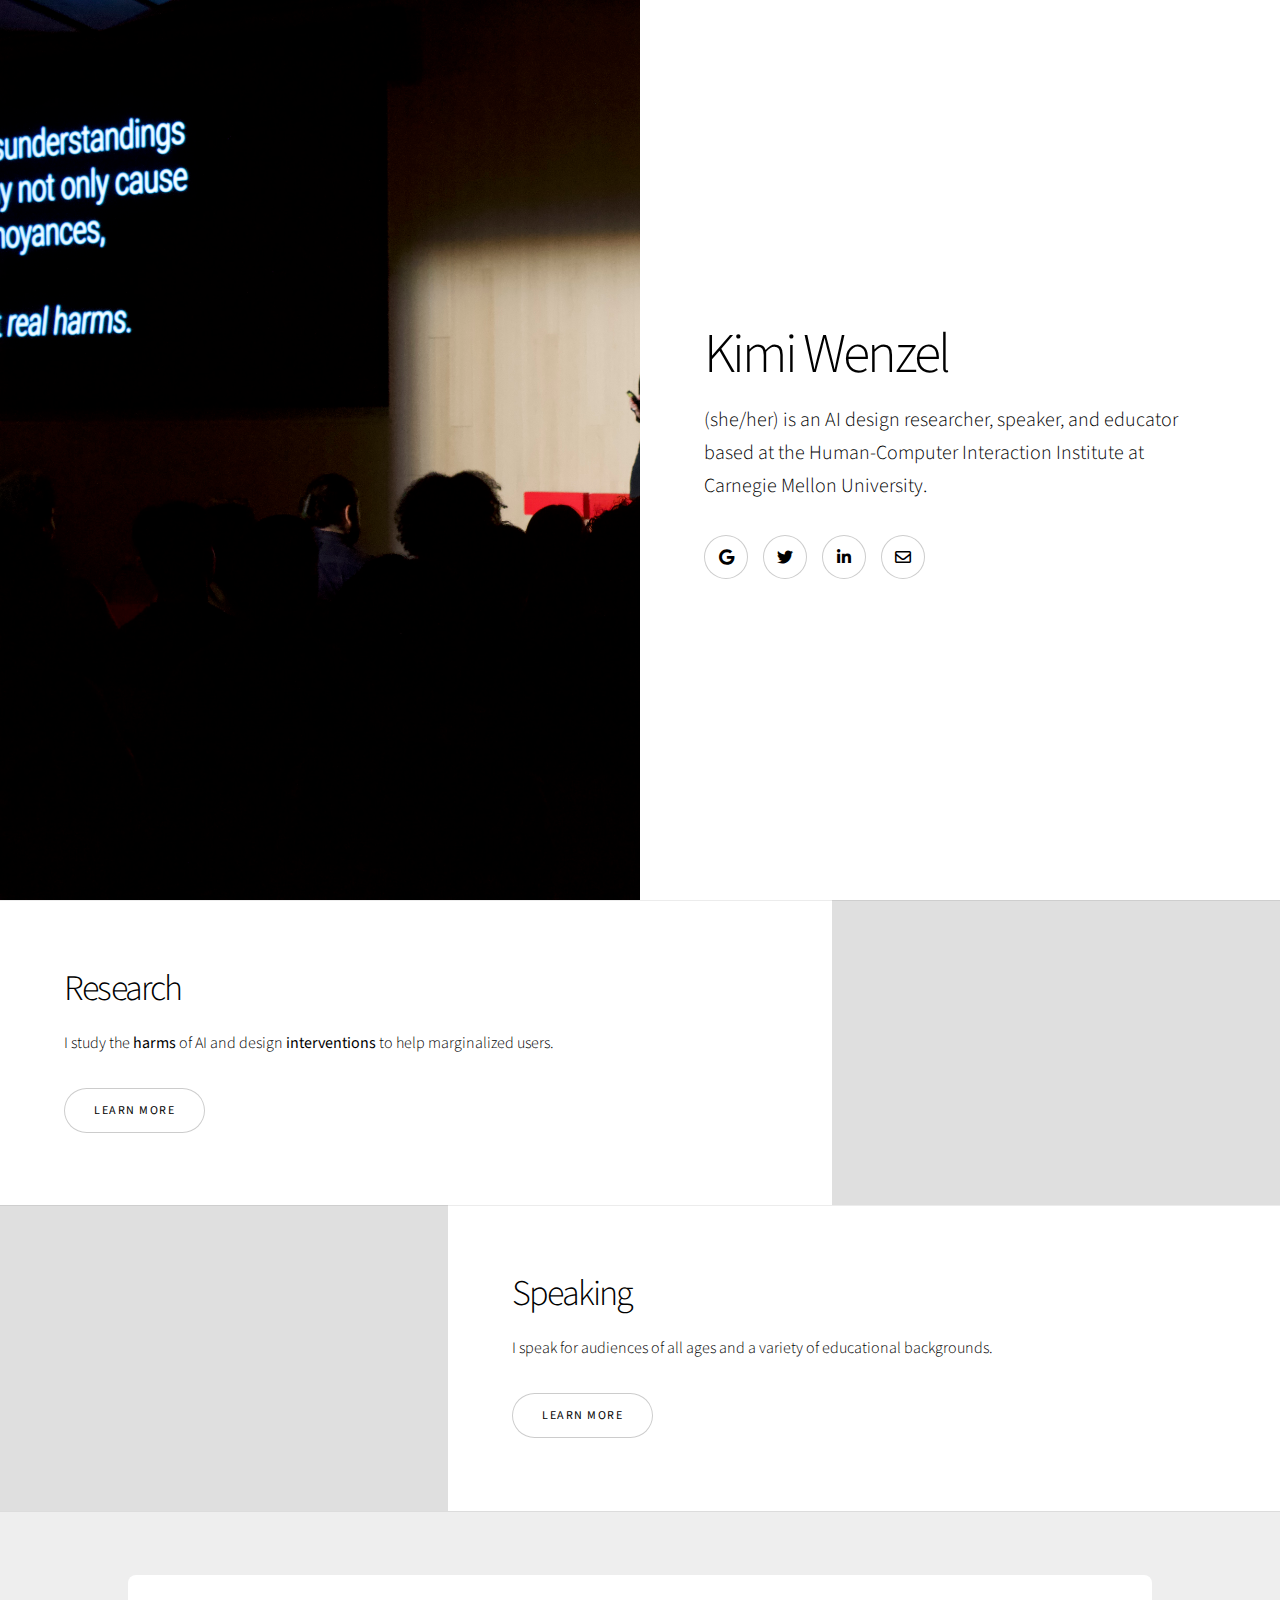
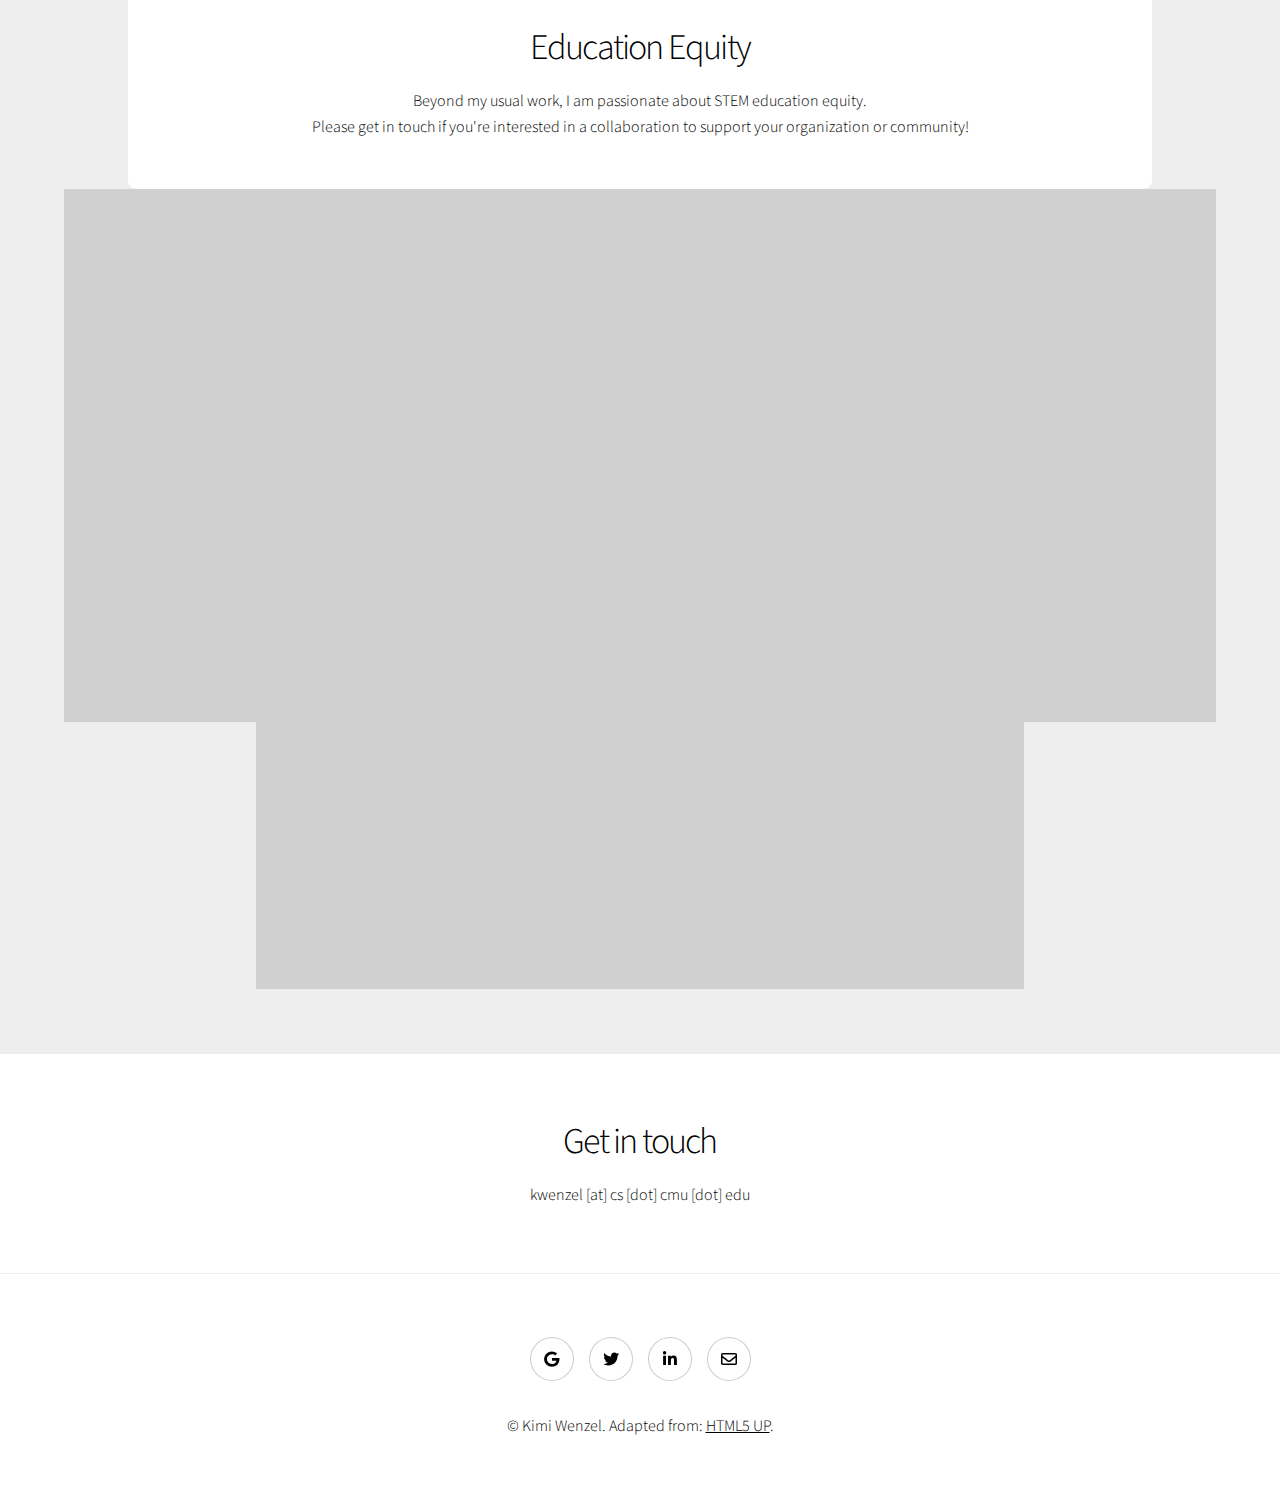
==== commit b8682439: "Update index.html" ====
--- a/index.html
+++ b/index.html
@@ -22,7 +22,7 @@
 					<section class="banner style1 orient-right content-align-left image-position-left fullscreen onload-image-fade-in onload-content-fade-left">
 						<div class="content">
 							<h1>Kimi Wenzel</h1>
-							<p class="major">(she/her) is an AI ethics researcher, speaker, and educator based at the Human-Computer Interaction Institute at Carnegie Mellon University.</p>
+							<p class="major">(she/her) is an AI design researcher, speaker, and educator based at the Human-Computer Interaction Institute at Carnegie Mellon University.</p>
 							<div class="inner">
 								<ul class="icons">
 									<li><a href="https://scholar.google.com/citations?user=z-9xGHgAAAAJ&hl=en" class="icon brands style2 fa-google" target="_blank"><span class="label">Scholar</span></a></li>
@@ -206,4 +206,4 @@
 			<script src="assets/js/main.js"></script>
 
 	</body>
-</html>+</html>
